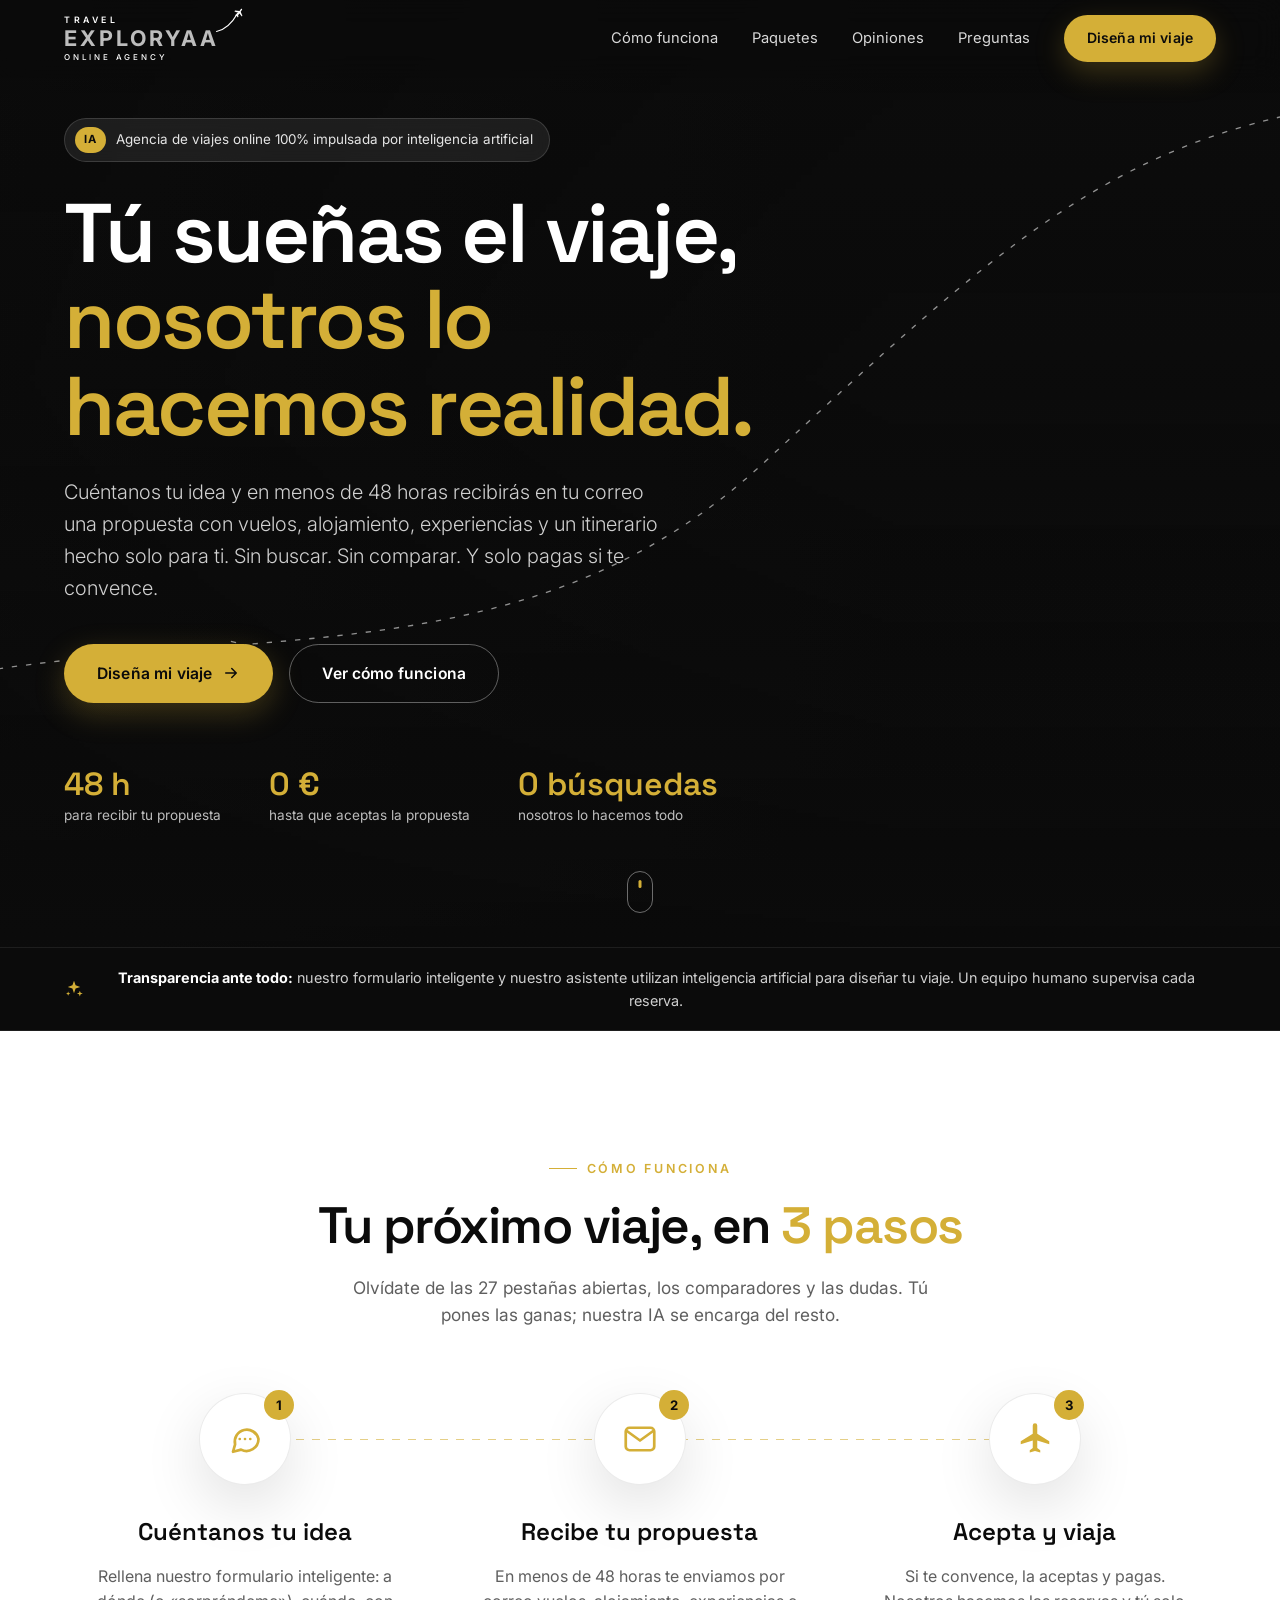
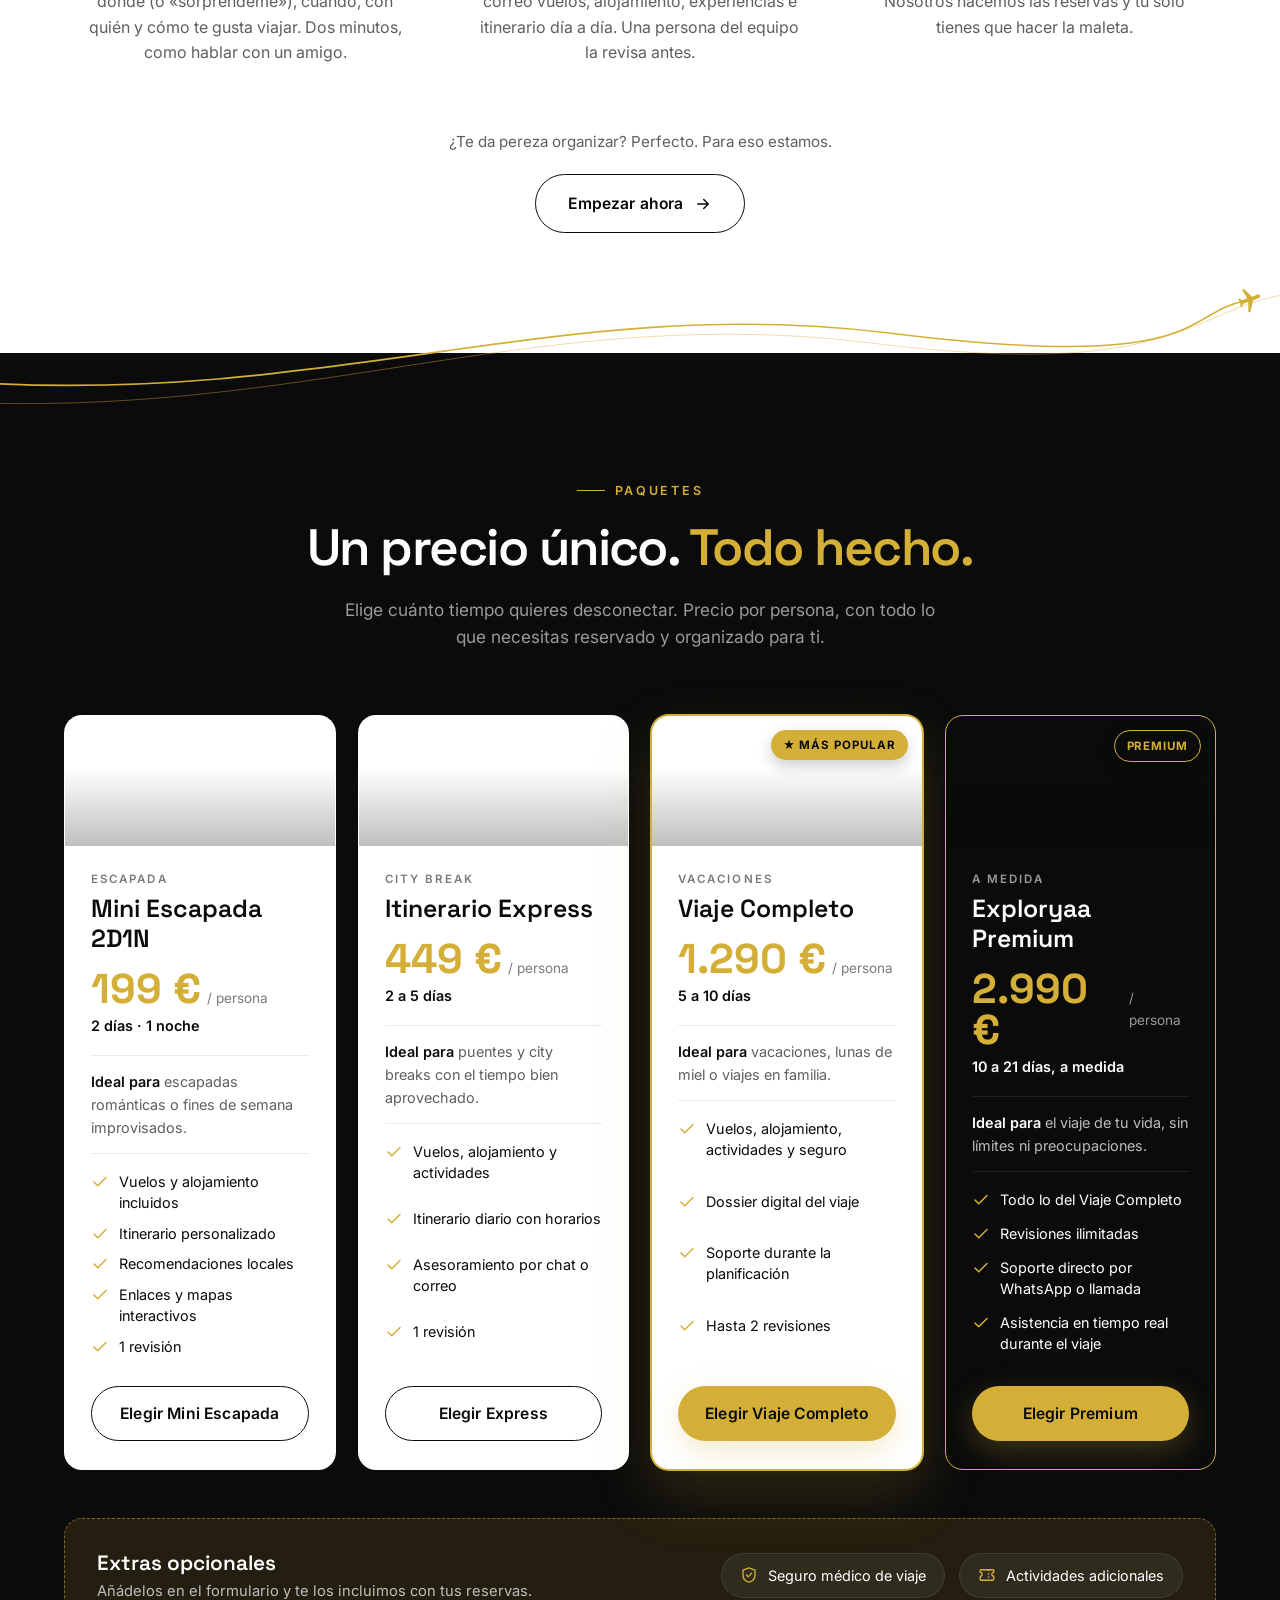
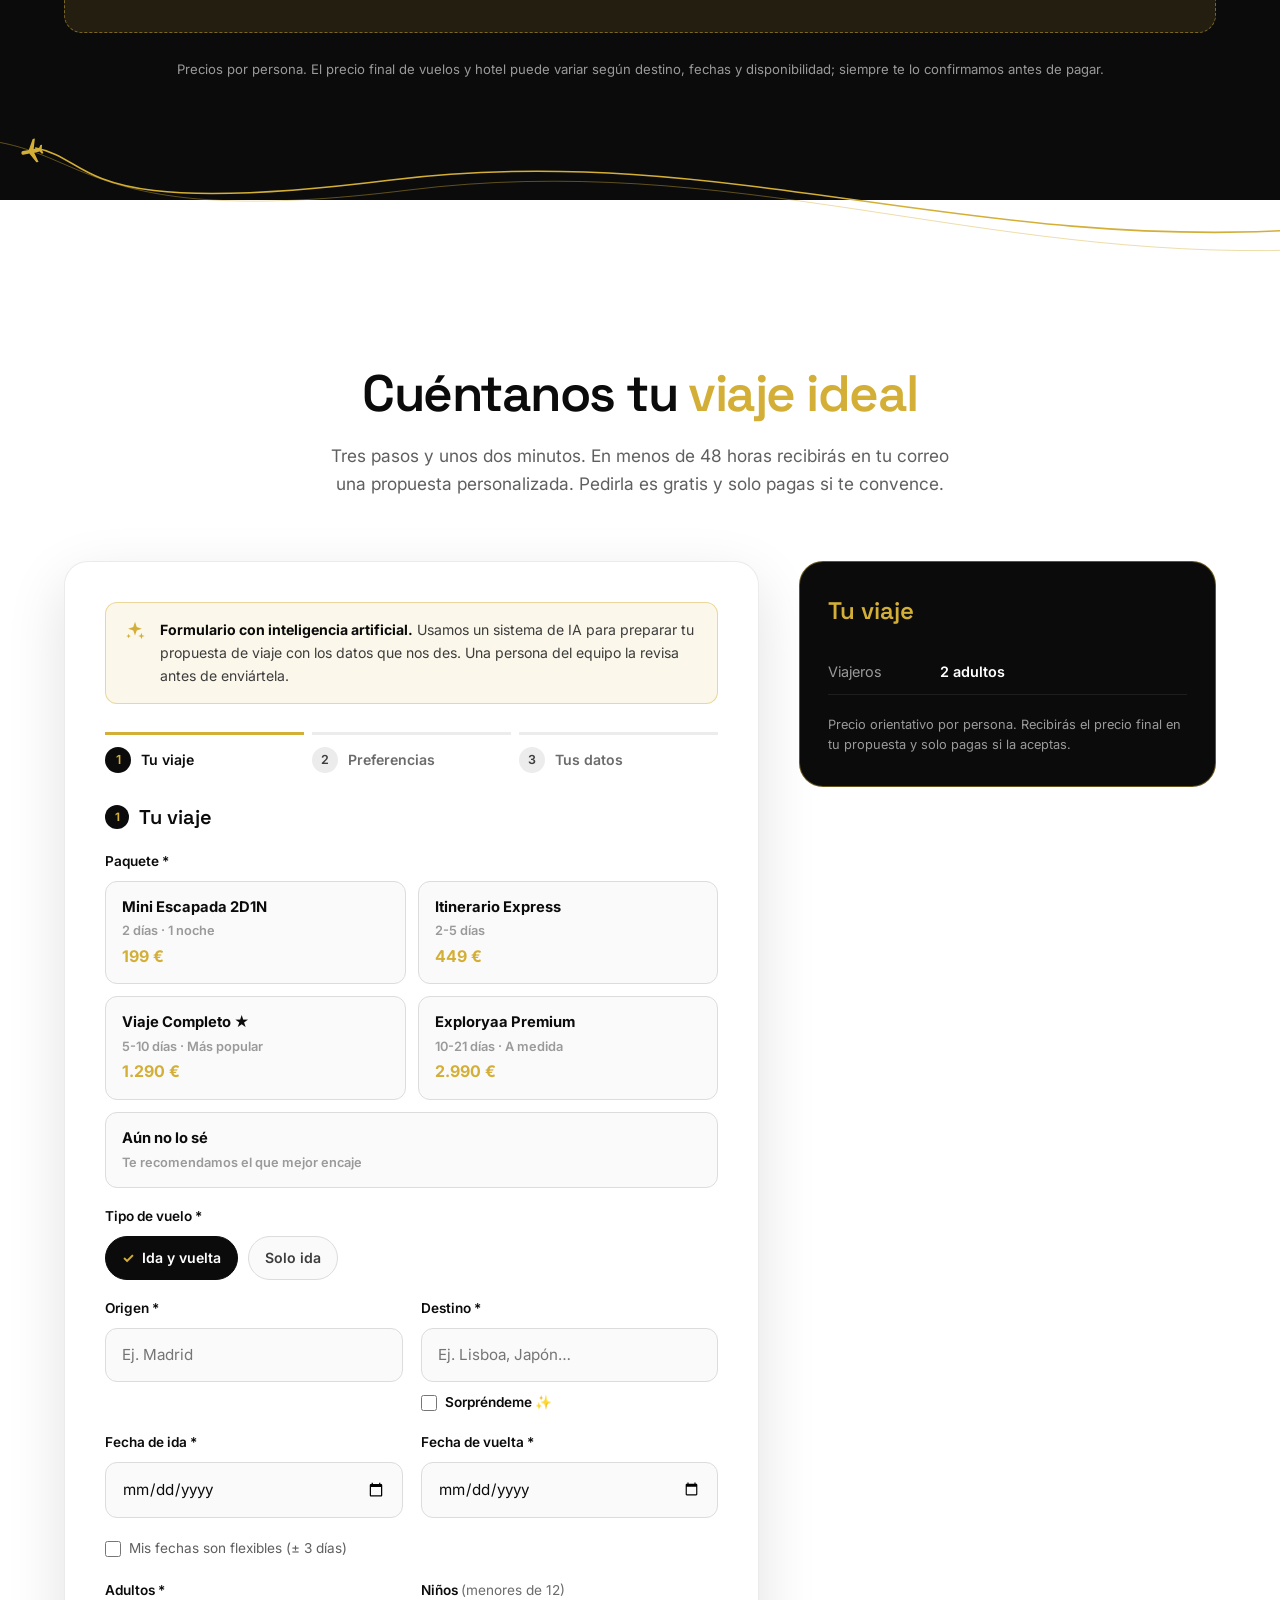
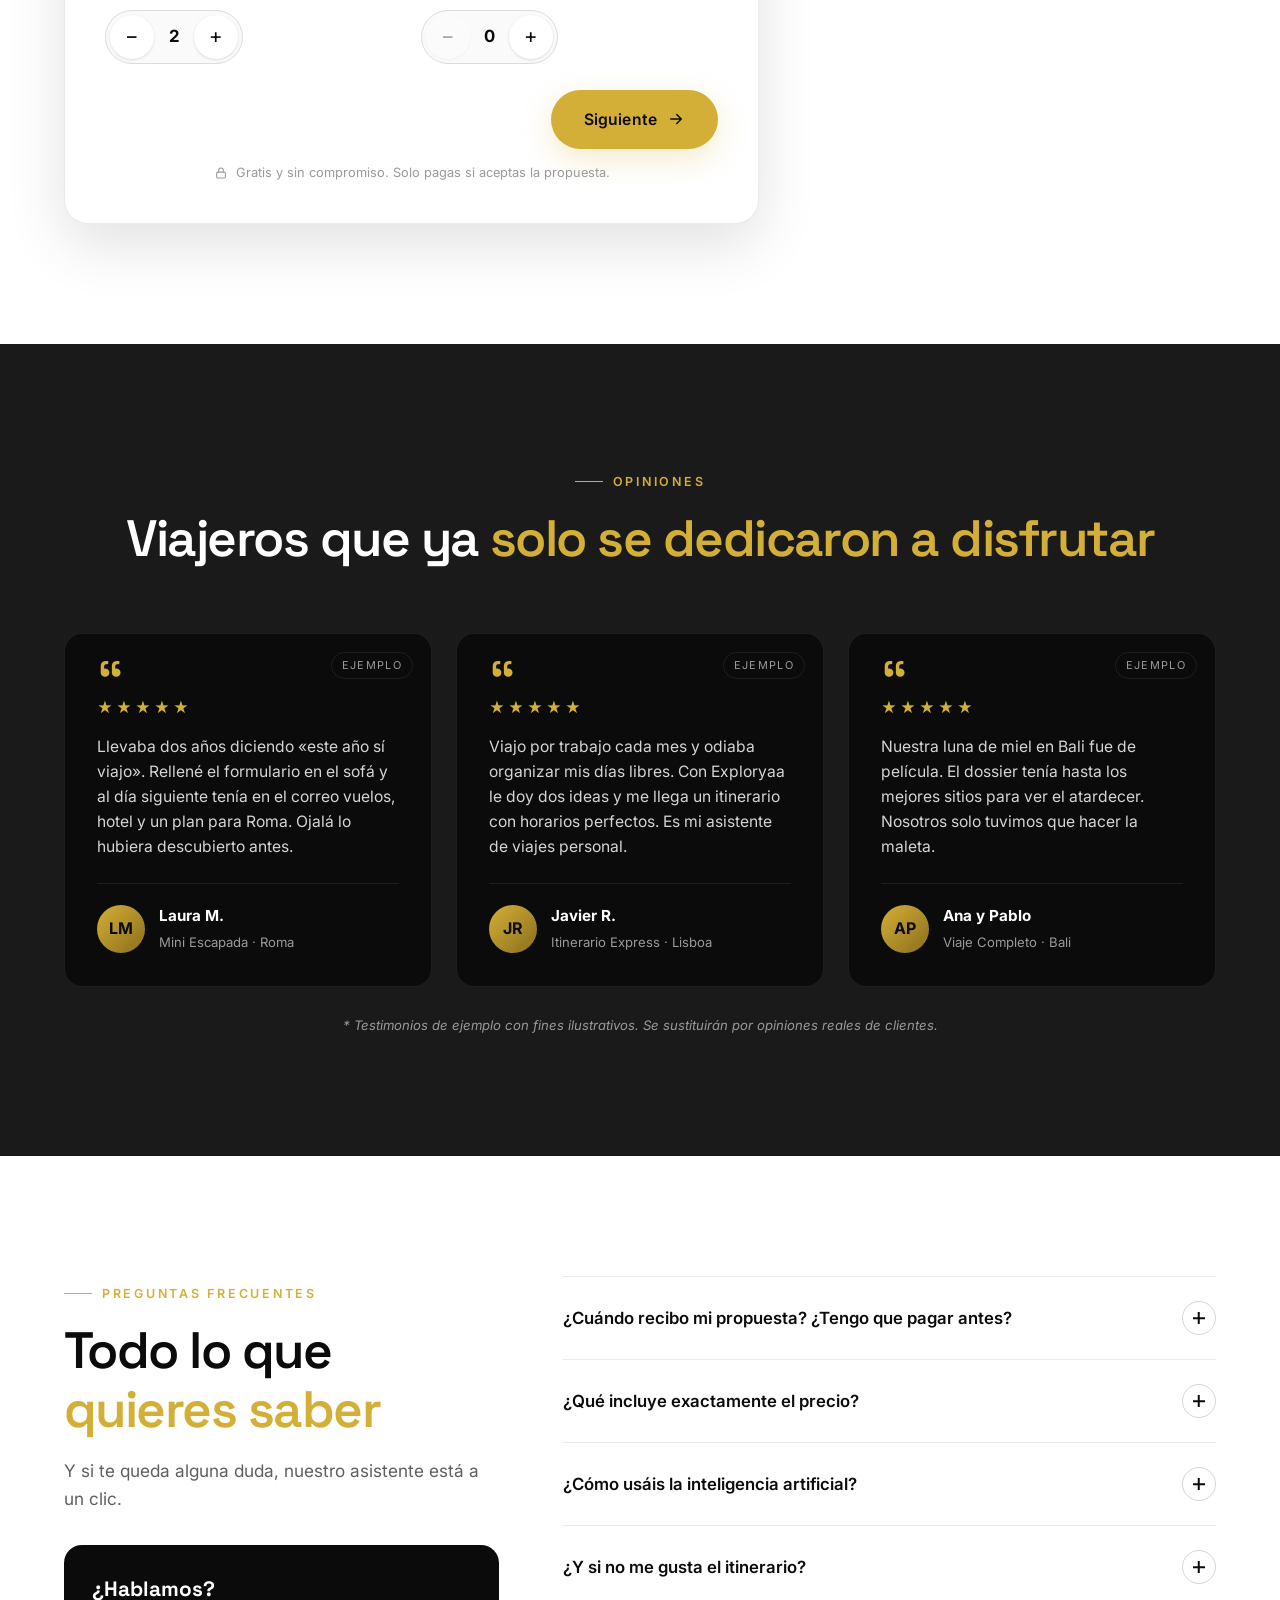
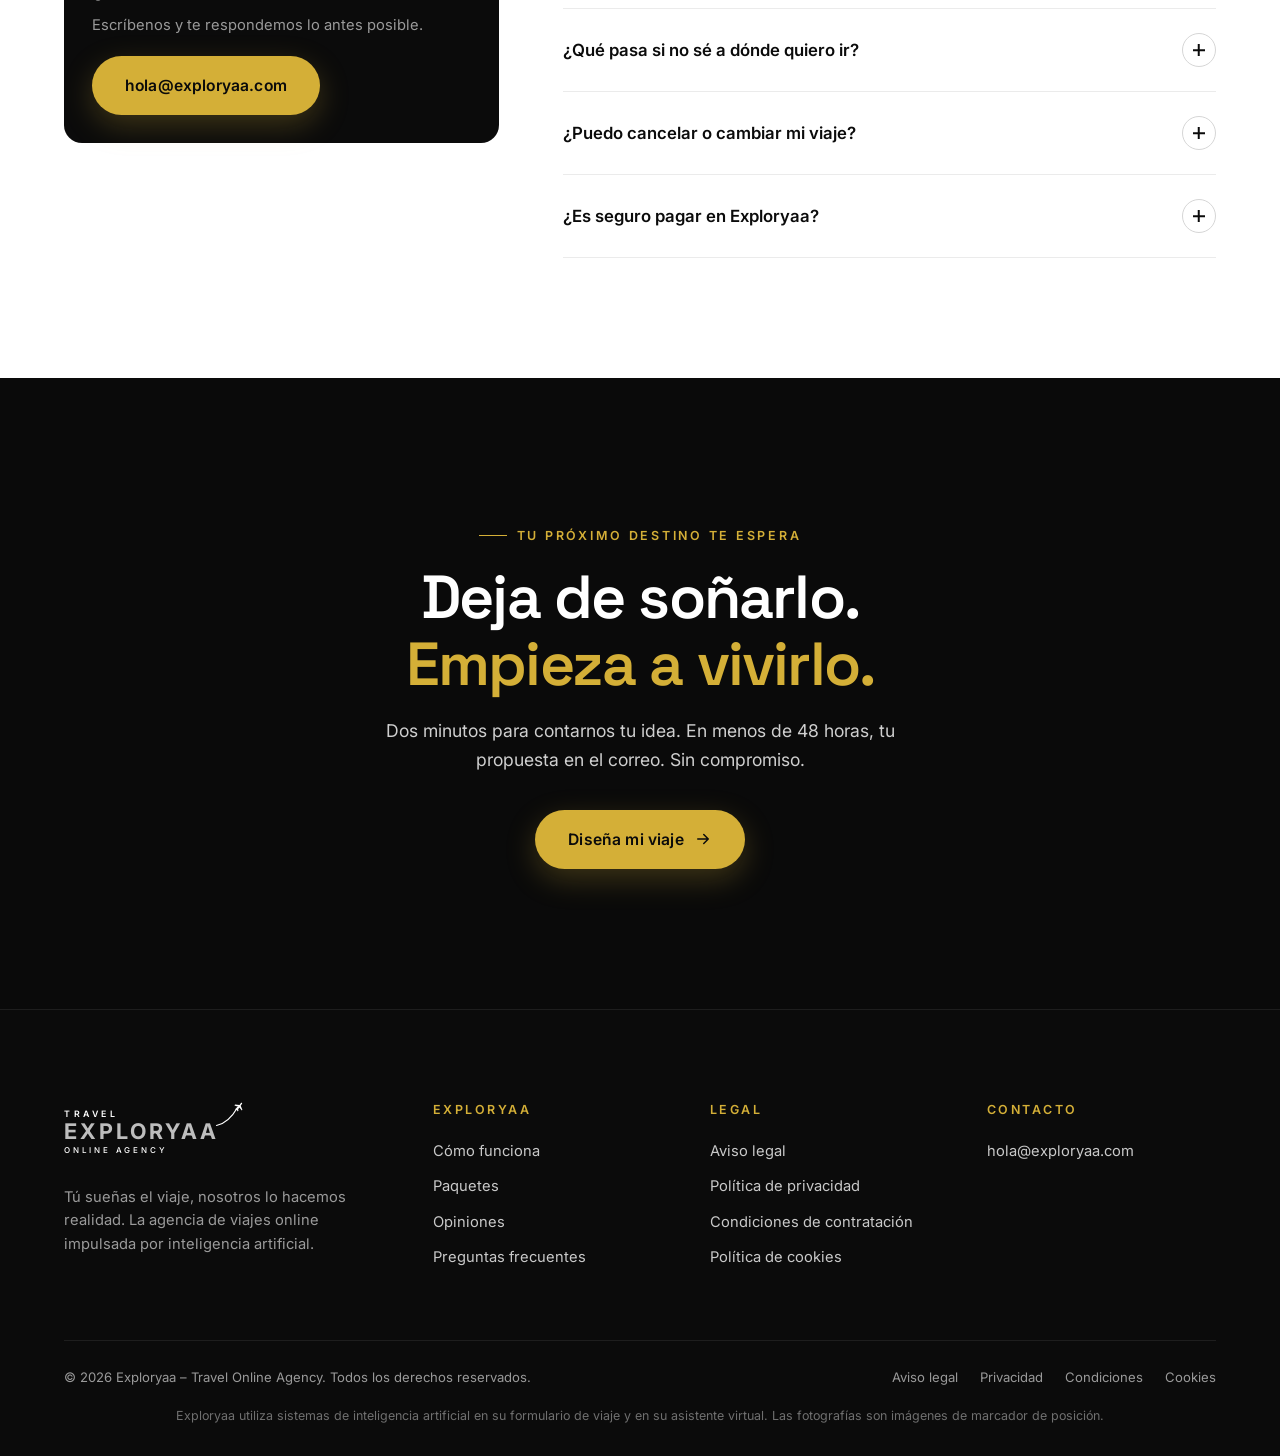
==== web/index.html @ e6eafcde "Preparar la web para publicarla: páginas legales, cookies, SEO y Netlify - Mover la web a web/ para " ====
<!DOCTYPE html>
<html lang="es">
<head>
  <meta charset="UTF-8" />
  <meta name="viewport" content="width=device-width, initial-scale=1.0" />
  <title>Exploryaa – Travel Online Agency | Tú sueñas el viaje, nosotros lo hacemos realidad</title>
  <meta name="description" content="Exploryaa es la agencia de viajes online impulsada por IA. Cuéntanos tu idea y en menos de 48 horas recibirás una propuesta personalizada con vuelos, alojamiento, experiencias e itinerario. Solo pagas si te convence." />
  <meta name="theme-color" content="#0B0B0B" />
  <meta property="og:title" content="Exploryaa – Travel Online Agency" />
  <meta property="og:description" content="Tú sueñas el viaje, nosotros lo hacemos realidad. Tu propuesta de viaje personalizada en menos de 48 horas." />
  <meta property="og:type" content="website" />
  <meta property="og:locale" content="es_ES" />
  <!-- DOMINIO: cambia https://exploryaa.com por tu dominio real aquí, en sitemap.xml y en robots.txt -->
  <meta property="og:url" content="https://exploryaa.com/" />
  <meta property="og:image" content="https://exploryaa.com/logo.png" />
  <meta name="twitter:card" content="summary_large_image" />
  <link rel="canonical" href="https://exploryaa.com/" />
  <link rel="icon" href="logo.png" />
  <link rel="preconnect" href="https://fonts.googleapis.com" />
  <link rel="preconnect" href="https://fonts.gstatic.com" crossorigin />
  <link rel="preconnect" href="https://images.unsplash.com" />
  <link href="https://fonts.googleapis.com/css2?family=Space+Grotesk:wght@500;600;700&family=Inter:wght@300;400;500;600;700&display=swap" rel="stylesheet" />
  <script type="application/ld+json">
  {
    "@context": "https://schema.org",
    "@type": "TravelAgency",
    "name": "Exploryaa – Travel Online Agency",
    "slogan": "Tú sueñas el viaje, nosotros lo hacemos realidad",
    "url": "https://exploryaa.com/",
    "logo": "https://exploryaa.com/logo.png",
    "email": "hola@exploryaa.com",
    "areaServed": "ES",
    "availableLanguage": "es"
  }
  </script>

  <style>
    /* =========================================================
       VARIABLES DE MARCA
       ========================================================= */
    :root {
      --black: #0B0B0B;
      --white: #FFFFFF;
      --grey: #9A9A9A;
      --dark: #1A1A1A;
      --gold: #D4AF37;
      --gold-light: #E8CB6A;
      --gold-soft: rgba(212, 175, 55, 0.12);
      --line: rgba(255, 255, 255, 0.08);
      --line-dark: rgba(11, 11, 11, 0.08);
      --radius: 18px;
      --radius-sm: 12px;
      --shadow: 0 20px 60px rgba(0, 0, 0, 0.12);
      --font-display: "Space Grotesk", system-ui, -apple-system, "Segoe UI", sans-serif;
      --font-body: "Inter", system-ui, -apple-system, "Segoe UI", Roboto, sans-serif;
      --header-h: 78px;
      --max: 1200px;
    }

    *, *::before, *::after { box-sizing: border-box; margin: 0; padding: 0; }
    html { scroll-behavior: smooth; scroll-padding-top: var(--header-h); }
    body {
      font-family: var(--font-body);
      background: var(--black);
      color: var(--white);
      line-height: 1.6;
      -webkit-font-smoothing: antialiased;
      overflow-x: hidden;
    }
    html, body { overflow-x: clip; }
    .form-wrap > *, .faq-wrap > * { min-width: 0; }
    img { max-width: 100%; display: block; }
    a { color: inherit; text-decoration: none; }
    button, input, select, textarea { font: inherit; color: inherit; }
    :focus-visible { outline: 2px solid var(--gold); outline-offset: 3px; border-radius: 4px; }

    .container { width: 100%; max-width: var(--max); margin: 0 auto; padding: 0 24px; }
    .section { padding: 120px 0; position: relative; }
    .section--light { background: var(--white); color: var(--black); }
    .section--dark { background: var(--dark); }
    .section--black { background: var(--black); }

    .eyebrow {
      display: inline-flex; align-items: center; gap: 10px;
      font-size: 0.78rem; font-weight: 600; letter-spacing: 0.22em; text-transform: uppercase;
      color: var(--gold); margin-bottom: 18px;
    }
    .eyebrow::before { content: ""; width: 28px; height: 1px; background: var(--gold); }
    .section-title {
      font-family: var(--font-display); font-weight: 600;
      font-size: clamp(2rem, 4.2vw, 3.2rem); line-height: 1.15; letter-spacing: -0.01em;
    }
    .section-title em { font-style: normal; color: var(--gold); }
    .section-lead { color: var(--grey); font-size: 1.08rem; max-width: 620px; margin-top: 18px; }
    .section--light .section-lead { color: #5f5f5f; }
    .section-head { margin-bottom: 64px; }
    .section-head.center { text-align: center; }
    .section-head.center .section-lead { margin-left: auto; margin-right: auto; }

    /* =========================================================
       BOTONES
       ========================================================= */
    .btn {
      display: inline-flex; align-items: center; justify-content: center; gap: 10px;
      padding: 16px 32px; border-radius: 999px; border: 1px solid transparent;
      font-weight: 600; font-size: 0.98rem; letter-spacing: 0.01em; cursor: pointer;
      transition: transform .25s ease, box-shadow .25s ease, background .25s ease, color .25s ease, border-color .25s ease;
      white-space: nowrap;
    }
    .btn svg { width: 18px; height: 18px; transition: transform .25s ease; }
    .btn:hover svg { transform: translateX(4px); }
    .btn--gold { background: var(--gold); color: var(--black); box-shadow: 0 10px 30px rgba(212, 175, 55, 0.25); }
    .btn--gold:hover { background: var(--gold-light); transform: translateY(-2px); box-shadow: 0 16px 40px rgba(212, 175, 55, 0.35); }
    .btn--ghost { border-color: rgba(255,255,255,0.35); color: var(--white); background: transparent; }
    .btn--ghost:hover { border-color: var(--gold); color: var(--gold); }
    .btn--outline-dark { border-color: var(--black); color: var(--black); }
    .btn--outline-dark:hover { background: var(--black); color: var(--white); }
    .btn--block { width: 100%; }

    /* =========================================================
       CABECERA
       ========================================================= */
    .header {
      position: fixed; inset: 0 0 auto 0; height: var(--header-h); z-index: 100;
      background: rgba(11, 11, 11, 0.6); backdrop-filter: blur(14px); -webkit-backdrop-filter: blur(14px);
      border-bottom: 1px solid transparent;
      transition: background .3s ease, border-color .3s ease;
    }
    .header.scrolled { background: rgba(11, 11, 11, 0.96); border-bottom-color: var(--line); }
    .header .container { height: 100%; display: flex; align-items: center; justify-content: space-between; gap: 24px; }

    .logo { display: flex; align-items: center; height: 52px; }
    .logo img { height: 100%; width: auto; object-fit: contain; }
    /* Logo de respaldo (se muestra si logo.png no existe) */
    .logo-fallback { display: none; flex-direction: column; line-height: 1; position: relative; padding: 4px 0; }
    .logo-fallback small { font-size: 0.55rem; letter-spacing: 0.4em; color: var(--white); font-weight: 600; }
    .logo-fallback strong { font-size: 1.35rem; letter-spacing: 0.14em; color: #BDBDBD; font-weight: 700; margin: 3px 0; }
    .logo-fallback span { font-size: 0.5rem; letter-spacing: 0.35em; color: var(--white); font-weight: 500; }
    .logo-fallback svg { position: absolute; right: -26px; top: -6px; width: 30px; height: 30px; }
    .logo.no-img img { display: none; }
    .logo.no-img .logo-fallback { display: flex; }

    .nav { display: flex; align-items: center; gap: 34px; }
    .nav a:not(.btn) { font-size: 0.92rem; color: #d8d8d8; position: relative; padding: 6px 0; transition: color .2s; }
    .nav a:not(.btn)::after {
      content: ""; position: absolute; left: 0; bottom: 0; height: 1px; width: 0; background: var(--gold); transition: width .3s ease;
    }
    .nav a:not(.btn):hover { color: var(--white); }
    .nav a:not(.btn):hover::after { width: 100%; }
    .nav .btn { padding: 11px 22px; font-size: 0.88rem; }

    .burger { display: none; width: 44px; height: 44px; background: none; border: 0; cursor: pointer; position: relative; }
    .burger span { position: absolute; left: 11px; width: 22px; height: 2px; background: var(--white); transition: transform .3s, opacity .3s, top .3s; }
    .burger span:nth-child(1) { top: 15px; }
    .burger span:nth-child(2) { top: 21px; }
    .burger span:nth-child(3) { top: 27px; }
    .burger.open span:nth-child(1) { top: 21px; transform: rotate(45deg); }
    .burger.open span:nth-child(2) { opacity: 0; }
    .burger.open span:nth-child(3) { top: 21px; transform: rotate(-45deg); }

    /* =========================================================
       HERO
       ========================================================= */
    .hero {
      position: relative; min-height: 100vh; min-height: 100svh;
      display: flex; align-items: center; overflow: hidden;
      padding: calc(var(--header-h) + 40px) 0 120px;
    }
    .hero__bg {
      position: absolute; inset: 0; z-index: 0;
      /* FOTO DE MARCADOR DE POSICIÓN: sustituir por imagen propia */
      background-image: url("https://images.unsplash.com/photo-1507525428034-b723cf961d3e?auto=format&fit=crop&w=2400&q=80");
      background-size: cover; background-position: center;
      transform: scale(1.08); animation: heroZoom 18s ease-out forwards;
    }
    .hero__bg::after {
      content: ""; position: absolute; inset: 0;
      background:
        linear-gradient(180deg, rgba(11,11,11,0.55) 0%, rgba(11,11,11,0.35) 40%, rgba(11,11,11,0.92) 100%),
        linear-gradient(90deg, rgba(11,11,11,0.75) 0%, rgba(11,11,11,0.1) 70%);
    }
    @keyframes heroZoom { to { transform: scale(1); } }
    .hero .container { position: relative; z-index: 2; }
    .hero__content { max-width: 760px; }
    .hero__badge {
      display: inline-flex; align-items: center; gap: 10px;
      padding: 8px 16px 8px 10px; border-radius: 999px;
      background: rgba(255,255,255,0.08); border: 1px solid rgba(255,255,255,0.14);
      backdrop-filter: blur(8px); font-size: 0.84rem; color: #e6e6e6; margin-bottom: 28px;
    }
    .hero__badge b { background: var(--gold); color: var(--black); font-size: 0.7rem; letter-spacing: 0.08em; padding: 4px 9px; border-radius: 999px; }
    .hero h1 {
      font-family: var(--font-display); font-weight: 600;
      font-size: clamp(2.6rem, 6.6vw, 5.2rem); line-height: 1.04; letter-spacing: -0.02em; margin-bottom: 26px;
    }
    .hero h1 em { font-style: normal; color: var(--gold); }
    .hero p.lead { font-size: clamp(1.05rem, 1.6vw, 1.25rem); color: #d0d0d0; max-width: 600px; margin-bottom: 40px; font-weight: 300; }
    .hero__actions { display: flex; flex-wrap: wrap; gap: 16px; align-items: center; }
    .hero__stats { display: flex; flex-wrap: wrap; gap: 48px; margin-top: 64px; }
    .hero__stats div strong { display: block; font-family: var(--font-display); font-size: 2rem; color: var(--gold); font-weight: 600; line-height: 1.1; }
    .hero__stats div span { font-size: 0.85rem; color: #bcbcbc; }
    .hero__scroll {
      position: absolute; bottom: 34px; left: 50%; transform: translateX(-50%); z-index: 2;
      width: 26px; height: 42px; border: 1.5px solid rgba(255,255,255,0.4); border-radius: 20px;
    }
    .hero__scroll::after {
      content: ""; position: absolute; top: 8px; left: 50%; width: 3px; height: 8px; border-radius: 3px;
      background: var(--gold); transform: translateX(-50%); animation: scrollDot 1.8s infinite;
    }
    @keyframes scrollDot { 0% { opacity: 0; transform: translate(-50%, 0); } 40% { opacity: 1; } 100% { opacity: 0; transform: translate(-50%, 14px); } }

    /* Avión animado del hero */
    .hero__flight { position: absolute; inset: 0; z-index: 1; pointer-events: none; }
    .hero__flight path { fill: none; stroke: rgba(255,255,255,0.55); stroke-width: 1.5; stroke-dasharray: 6 10; }

    /* =========================================================
       ESTELA DECORATIVA ENTRE SECCIONES
       ========================================================= */
    .trail { position: relative; height: 140px; margin: -70px 0; z-index: 5; pointer-events: none; }
    .trail svg { width: 100%; height: 100%; overflow: visible; }
    .trail .trail-path { fill: none; stroke: var(--gold); stroke-width: 1.6; stroke-linecap: round; stroke-dasharray: 1600; stroke-dashoffset: 1600; transition: stroke-dashoffset 2.2s cubic-bezier(.65,.05,.36,1); }
    .trail .trail-path.thin { stroke-width: 1; opacity: 0.45; }
    .trail .trail-plane { opacity: 0; transition: opacity .6s ease 1.8s; }
    .trail.drawn .trail-path { stroke-dashoffset: 0; }
    .trail.drawn .trail-plane { opacity: 1; }

    /* =========================================================
       AVISO IA
       ========================================================= */
    .ai-strip { background: var(--black); border-top: 1px solid var(--line); border-bottom: 1px solid var(--line); padding: 18px 0; }
    .ai-strip .container { display: flex; align-items: center; justify-content: center; gap: 12px; text-align: center; font-size: 0.9rem; color: #cfcfcf; }
    .ai-strip svg { width: 20px; height: 20px; color: var(--gold); flex-shrink: 0; }
    .ai-strip strong { color: var(--white); }

    /* =========================================================
       CÓMO FUNCIONA
       ========================================================= */
    .steps { display: grid; grid-template-columns: repeat(3, 1fr); gap: 32px; position: relative; }
    .steps::before {
      content: ""; position: absolute; top: 46px; left: 16%; right: 16%; height: 1px;
      background: repeating-linear-gradient(90deg, var(--gold) 0 8px, transparent 8px 16px); opacity: 0.6;
    }
    .step { position: relative; text-align: center; padding: 0 12px; }
    .step__icon {
      width: 92px; height: 92px; margin: 0 auto 28px; border-radius: 50%;
      background: var(--white); border: 1px solid var(--line-dark); box-shadow: var(--shadow);
      display: grid; place-items: center; position: relative; z-index: 1;
      transition: transform .4s ease, background .4s ease;
    }
    .step:hover .step__icon { transform: translateY(-6px); background: var(--black); }
    .step__icon svg { width: 36px; height: 36px; color: var(--gold); }
    .step__num {
      position: absolute; top: -4px; right: -4px; width: 30px; height: 30px; border-radius: 50%;
      background: var(--gold); color: var(--black); font-weight: 700; font-size: 0.82rem; display: grid; place-items: center;
    }
    .step h3 { font-family: var(--font-display); font-size: 1.5rem; font-weight: 600; margin-bottom: 12px; }
    .step p { color: #5f5f5f; max-width: 320px; margin: 0 auto; }
    .steps-cta { text-align: center; margin-top: 64px; }
    .steps-cta p { color: #5f5f5f; margin-bottom: 20px; font-size: 0.95rem; }

    /* =========================================================
       PAQUETES
       ========================================================= */
    .packages { display: grid; grid-template-columns: repeat(4, 1fr); gap: 22px; align-items: stretch; }
    .pkg {
      position: relative; display: flex; flex-direction: column;
      background: var(--white); color: var(--black); border-radius: var(--radius);
      padding: 34px 26px 28px; border: 1px solid transparent;
      transition: transform .35s ease, box-shadow .35s ease;
    }
    .pkg:hover { transform: translateY(-8px); box-shadow: 0 30px 70px rgba(0,0,0,0.35); }
    .pkg__img { height: 130px; margin: -34px -26px 24px; border-radius: var(--radius) var(--radius) 0 0; background-size: cover; background-position: center; position: relative; }
    .pkg__img::after { content: ""; position: absolute; inset: 0; border-radius: inherit; background: linear-gradient(180deg, transparent 40%, rgba(0,0,0,0.25)); }
    .pkg__tag { font-size: 0.72rem; letter-spacing: 0.18em; text-transform: uppercase; color: #7a7a7a; font-weight: 600; }
    .pkg h3 { font-family: var(--font-display); font-size: 1.55rem; font-weight: 600; margin: 6px 0 14px; line-height: 1.2; }
    .pkg__price { display: flex; align-items: baseline; gap: 6px; margin-bottom: 4px; }
    .pkg__price strong { font-family: var(--font-display); font-size: 2.6rem; color: var(--gold); font-weight: 700; line-height: 1; }
    .pkg__price span { font-size: 0.85rem; color: #7a7a7a; }
    .pkg__duration { font-size: 0.9rem; font-weight: 600; margin-bottom: 18px; }
    .pkg__ideal { font-size: 0.9rem; color: #5f5f5f; padding: 14px 0; border-top: 1px solid var(--line-dark); border-bottom: 1px solid var(--line-dark); margin-bottom: 18px; }
    .pkg__ideal b { color: var(--black); font-weight: 600; }
    .pkg ul { list-style: none; display: grid; gap: 10px; margin-bottom: 28px; flex: 1; }
    .pkg li { display: flex; gap: 10px; font-size: 0.9rem; line-height: 1.45; }
    .pkg li svg { width: 18px; height: 18px; flex-shrink: 0; color: var(--gold); margin-top: 1px; }
    .pkg .btn { width: 100%; padding: 14px 20px; }

    .pkg--popular { border-color: var(--gold); box-shadow: 0 0 0 1px var(--gold), 0 24px 60px rgba(212,175,55,0.18); }
    .pkg__badge {
      position: absolute; top: 14px; right: 14px; z-index: 2;
      background: var(--gold); color: var(--black); font-size: 0.72rem; font-weight: 700; letter-spacing: 0.08em;
      text-transform: uppercase; padding: 6px 12px; border-radius: 999px; box-shadow: 0 6px 16px rgba(0,0,0,0.2);
    }
    .pkg--premium { background: var(--black); color: var(--white); border: 1px solid var(--gold); }
    .pkg--premium .pkg__tag, .pkg--premium .pkg__price span { color: var(--grey); }
    .pkg--premium .pkg__ideal { color: #bdbdbd; border-color: var(--line); }
    .pkg--premium .pkg__ideal b { color: var(--white); }
    .pkg--premium .pkg__badge { background: var(--black); color: var(--gold); border: 1px solid var(--gold); }

    .extras {
      margin-top: 48px; display: flex; flex-wrap: wrap; align-items: center; justify-content: space-between; gap: 24px;
      padding: 28px 32px; border-radius: var(--radius); border: 1px dashed rgba(212,175,55,0.5); background: var(--gold-soft);
    }
    .extras h4 { font-family: var(--font-display); font-size: 1.3rem; font-weight: 600; }
    .extras p { color: #bdbdbd; font-size: 0.92rem; }
    .extras__list { display: flex; flex-wrap: wrap; gap: 14px; }
    .chip { display: inline-flex; align-items: center; gap: 10px; padding: 10px 18px; border-radius: 999px; background: rgba(255,255,255,0.06); border: 1px solid var(--line); font-size: 0.9rem; }
    .chip svg { width: 18px; height: 18px; color: var(--gold); }
    .pkg-note { text-align: center; margin-top: 26px; font-size: 0.82rem; color: var(--grey); }

    /* =========================================================
       FORMULARIO
       ========================================================= */
    [hidden] { display: none !important; }
    .form-wrap { display: grid; grid-template-columns: minmax(0, 1.5fr) minmax(0, 0.9fr); gap: 40px; align-items: start; }
    .paso { border: 0; margin: 0; padding: 0; min-width: 0; }
    .paso legend { padding: 0; }
    .paso legend:focus { outline: none; }
    .stepper { list-style: none; display: grid; grid-template-columns: repeat(3, 1fr); gap: 8px; margin-bottom: 28px; }
    .stepper li { display: flex; align-items: center; gap: 10px; font-size: 0.88rem; font-weight: 600; color: #6b6b6b; padding-top: 12px; border-top: 3px solid #ececec; }
    .stepper li span { width: 26px; height: 26px; border-radius: 50%; display: grid; place-items: center; font-size: 0.78rem; background: #ececec; color: #3d3d3d; flex-shrink: 0; }
    .stepper li.active { color: var(--black); border-top-color: var(--gold); }
    .stepper li.active span { background: var(--black); color: var(--gold); }
    .stepper li.done { color: var(--black); border-top-color: var(--black); }
    .stepper li.done span { background: var(--gold); color: var(--black); }
    .form-error { background: #FDECEA; border: 1px solid #F5C2BD; color: #8A1F13; padding: 12px 16px; border-radius: var(--radius-sm); margin-bottom: 20px; font-size: 0.9rem; }
    .field .opt, .field label .opt { font-weight: 400; color: #6b6b6b; }
    .inline-check--field { margin: -4px 0 20px; }
    .counter { display: inline-flex; align-items: center; gap: 6px; border: 1px solid #dcdcdc; border-radius: 999px; background: #fafafa; padding: 4px; width: max-content; }
    .counter button { width: 44px; height: 44px; border-radius: 50%; border: 0; background: var(--white); font-size: 1.3rem; line-height: 1; cursor: pointer; color: var(--black); box-shadow: 0 1px 3px rgba(0,0,0,0.12); transition: background .2s; }
    .counter button:hover:not(:disabled) { background: #FBF7EA; }
    .counter button:disabled { opacity: 0.35; cursor: not-allowed; }
    .counter output { min-width: 2.5ch; text-align: center; font-weight: 700; font-size: 1.05rem; }
    .pkg-option--wide { grid-column: 1 / -1; }
    .pill span { min-height: 44px; }
    .form-nav { display: flex; justify-content: space-between; gap: 12px; margin-top: 8px; }
    .form-nav .btn--gold { margin-left: auto; }
    .btn--back { border-color: #cfcfcf; color: var(--black); background: var(--white); }
    .btn--back:hover { border-color: var(--black); }
    .consent { margin-bottom: 0; }
    .rgpd { font-size: 0.78rem; line-height: 1.5; color: #4a4a4a; background: #fafafa; border: 1px solid #eee; border-radius: var(--radius-sm); padding: 14px 16px; margin-bottom: 22px; display: grid; gap: 6px; }
    .rgpd div { display: grid; grid-template-columns: 110px 1fr; gap: 10px; }
    .rgpd dt { font-weight: 700; color: var(--black); }
    .success-id { font-weight: 700; color: var(--black) !important; }
    .form-success:focus { outline: none; }
    .trip-summary { position: sticky; top: calc(var(--header-h) + 24px); background: var(--black); color: var(--white); border-radius: 24px; padding: 30px 28px; border: 1px solid rgba(212,175,55,0.45); }
    .trip-summary h3 { font-family: var(--font-display); font-size: 1.5rem; font-weight: 600; margin-bottom: 18px; color: var(--gold); }
    .trip-summary dl { display: grid; gap: 0; }
    .trip-summary dl div { display: grid; grid-template-columns: 100px 1fr; gap: 12px; padding: 11px 0; border-bottom: 1px solid var(--line); font-size: 0.9rem; }
    .trip-summary dt { color: var(--grey); }
    .trip-summary dd { font-weight: 600; overflow-wrap: anywhere; }
    .trip-summary__price { margin-top: 20px; color: #cfcfcf; font-size: 0.85rem; }
    .trip-summary__price strong { font-family: var(--font-display); font-size: 2rem; color: var(--gold); }
    .trip-summary__note { margin-top: 12px; font-size: 0.8rem; color: var(--grey); }
    .form-aside { position: sticky; top: calc(var(--header-h) + 30px); }
    .form-aside__img {
      height: 300px; border-radius: var(--radius); margin: 32px 0 28px; background-size: cover; background-position: center;
      /* FOTO DE MARCADOR DE POSICIÓN */
      background-image: url("https://images.unsplash.com/photo-1488646953014-85cb44e25828?auto=format&fit=crop&w=1200&q=80");
      box-shadow: var(--shadow);
    }
    .perks { list-style: none; display: grid; gap: 14px; }
    .perks li { display: flex; gap: 12px; align-items: flex-start; color: #3d3d3d; font-size: 0.95rem; }
    .perks svg { width: 22px; height: 22px; color: var(--gold); flex-shrink: 0; }

    .ai-notice {
      display: flex; gap: 14px; align-items: flex-start; padding: 16px 18px; border-radius: var(--radius-sm);
      background: #FBF7EA; border: 1px solid rgba(212,175,55,0.45); color: #3d3d3d; font-size: 0.88rem; margin-bottom: 28px;
    }
    .ai-notice svg { width: 22px; height: 22px; color: var(--gold); flex-shrink: 0; margin-top: 1px; }
    .ai-notice strong { color: var(--black); }

    .trip-form {
      background: var(--white); border: 1px solid var(--line-dark); border-radius: 24px; padding: 40px; box-shadow: var(--shadow);
    }
    .form-progress { display: flex; gap: 8px; margin-bottom: 30px; }
    .form-progress span { flex: 1; height: 4px; border-radius: 4px; background: #ececec; overflow: hidden; position: relative; }
    .form-progress span i { position: absolute; inset: 0; width: 0; background: var(--gold); transition: width .4s ease; }
    .fieldset-title { font-family: var(--font-display); font-size: 1.25rem; font-weight: 600; margin: 8px 0 18px; display: flex; align-items: center; gap: 10px; }
    .fieldset-title b { font-family: var(--font-body); font-size: 0.72rem; width: 24px; height: 24px; border-radius: 50%; display: grid; place-items: center; background: var(--black); color: var(--gold); }
    .grid-2 { display: grid; grid-template-columns: 1fr 1fr; gap: 18px; }
    .field { display: flex; flex-direction: column; gap: 8px; margin-bottom: 18px; }
    .field label, .field .label { font-size: 0.85rem; font-weight: 600; color: var(--black); }
    .field label .opt { font-weight: 400; color: var(--grey); }
    .field input, .field select, .field textarea {
      width: 100%; padding: 14px 16px; border-radius: var(--radius-sm); border: 1px solid #dcdcdc;
      background: #fafafa; color: var(--black); font-size: 0.95rem; transition: border-color .2s, box-shadow .2s, background .2s;
    }
    .field textarea { min-height: 130px; resize: vertical; }
    .field input:focus, .field select:focus, .field textarea:focus { outline: none; border-color: var(--gold); background: var(--white); box-shadow: 0 0 0 4px rgba(212,175,55,0.15); }
    .field.invalid input, .field.invalid select, .field.invalid textarea { border-color: #c0392b; }
    .field .error { display: none; color: #c0392b; font-size: 0.8rem; }
    .field.invalid .error { display: block; }
    .field input:disabled { opacity: 0.45; cursor: not-allowed; }
    .inline-check { display: inline-flex; align-items: center; gap: 8px; font-size: 0.85rem; color: #5f5f5f; cursor: pointer; margin-top: 2px; }
    .inline-check input { width: 16px; height: 16px; accent-color: var(--gold); }

    .pill-group { display: flex; flex-wrap: wrap; gap: 10px; }
    .pill { position: relative; }
    .pill input { position: absolute; opacity: 0; inset: 0; cursor: pointer; }
    .pill span {
      display: inline-flex; align-items: center; gap: 8px; padding: 10px 16px; border-radius: 999px;
      border: 1px solid #dcdcdc; font-size: 0.88rem; background: #fafafa; color: #3d3d3d; transition: all .2s ease; cursor: pointer;
    }
    .pill input:checked + span { background: var(--black); color: var(--white); border-color: var(--black); }
    .pill input:checked + span::before { content: "✓"; color: var(--gold); font-weight: 700; }
    .pill input:focus-visible + span { box-shadow: 0 0 0 4px rgba(212,175,55,0.3); }

    .pkg-select { display: grid; grid-template-columns: repeat(2, 1fr); gap: 12px; }
    .pkg-option { position: relative; }
    .pkg-option input { position: absolute; opacity: 0; inset: 0; cursor: pointer; }
    .pkg-option label {
      display: flex; flex-direction: column; gap: 2px; padding: 14px 16px; border-radius: var(--radius-sm);
      border: 1px solid #dcdcdc; background: #fafafa; cursor: pointer; transition: all .2s ease; height: 100%;
    }
    .pkg-option label strong { font-size: 0.92rem; }
    .pkg-option label span { font-size: 0.8rem; color: var(--grey); }
    .pkg-option label em { font-style: normal; font-weight: 700; color: var(--gold); font-size: 1rem; }
    .pkg-option input:checked + label { border-color: var(--gold); background: #FBF7EA; box-shadow: 0 0 0 1px var(--gold); }
    .pkg-option input:focus-visible + label { box-shadow: 0 0 0 4px rgba(212,175,55,0.3); }

    .summary {
      margin: 10px 0 24px; padding: 20px 22px; border-radius: var(--radius-sm); background: var(--black); color: var(--white);
      display: flex; flex-wrap: wrap; justify-content: space-between; align-items: center; gap: 12px;
    }
    .summary small { display: block; color: var(--grey); font-size: 0.8rem; }
    .summary strong { font-family: var(--font-display); font-size: 1.9rem; color: var(--gold); line-height: 1; }
    .summary .summary__detail { font-size: 0.85rem; color: #cfcfcf; }

    .consent { display: flex; gap: 10px; align-items: flex-start; font-size: 0.82rem; color: #5f5f5f; margin-bottom: 22px; }
    .consent input { margin-top: 3px; width: 16px; height: 16px; accent-color: var(--gold); flex-shrink: 0; }
    .consent a { color: var(--black); text-decoration: underline; }
    .form-foot { text-align: center; font-size: 0.8rem; color: var(--grey); margin-top: 14px; display: flex; align-items: center; justify-content: center; gap: 8px; }
    .form-foot svg { width: 14px; height: 14px; }

    .form-success { display: none; text-align: center; padding: 30px 10px; }
    .form-success.show { display: block; animation: fadeUp .6s ease; }
    .form-success .check { width: 80px; height: 80px; border-radius: 50%; background: var(--black); display: grid; place-items: center; margin: 0 auto 24px; }
    .form-success .check svg { width: 38px; height: 38px; color: var(--gold); }
    .form-success h3 { font-family: var(--font-display); font-size: 1.9rem; margin-bottom: 12px; }
    .form-success p { color: #5f5f5f; max-width: 440px; margin: 0 auto 10px; }
    .spinner { width: 18px; height: 18px; border: 2px solid rgba(0,0,0,0.2); border-top-color: var(--black); border-radius: 50%; animation: spin .8s linear infinite; display: none; }
    .btn.loading .spinner { display: inline-block; }
    .btn.loading .btn-label-arrow { display: none; }
    @keyframes spin { to { transform: rotate(360deg); } }
    @keyframes fadeUp { from { opacity: 0; transform: translateY(16px); } to { opacity: 1; transform: none; } }

    /* =========================================================
       TESTIMONIOS
       ========================================================= */
    .testimonials { display: grid; grid-template-columns: repeat(3, 1fr); gap: 24px; }
    .testi {
      background: var(--black); border: 1px solid var(--line); border-radius: var(--radius); padding: 32px; position: relative;
      transition: border-color .3s ease, transform .3s ease;
    }
    .testi:hover { border-color: rgba(212,175,55,0.5); transform: translateY(-4px); }
    .testi__quote { font-family: var(--font-display); font-size: 4rem; color: var(--gold); line-height: 0.6; height: 30px; }
    .testi__stars { color: var(--gold); letter-spacing: 3px; font-size: 0.95rem; margin-bottom: 14px; }
    .testi p { color: #d5d5d5; font-size: 0.98rem; margin-bottom: 24px; }
    .testi__author { display: flex; align-items: center; gap: 14px; padding-top: 20px; border-top: 1px solid var(--line); }
    .testi__avatar { width: 48px; height: 48px; border-radius: 50%; background: linear-gradient(135deg, var(--gold), #8a6f1c); display: grid; place-items: center; font-weight: 700; color: var(--black); }
    .testi__author strong { display: block; font-size: 0.95rem; }
    .testi__author span { font-size: 0.82rem; color: var(--grey); }
    .sample-tag {
      position: absolute; top: 18px; right: 18px; font-size: 0.68rem; letter-spacing: 0.12em; text-transform: uppercase;
      padding: 4px 10px; border-radius: 999px; border: 1px solid var(--line); color: var(--grey);
    }
    .sample-note { text-align: center; color: var(--grey); font-size: 0.82rem; margin-top: 28px; font-style: italic; }

    /* =========================================================
       FAQ
       ========================================================= */
    .faq-wrap { display: grid; grid-template-columns: 0.8fr 1.2fr; gap: 64px; align-items: start; }
    .faq-list { border-top: 1px solid var(--line-dark); }
    .faq-item { border-bottom: 1px solid var(--line-dark); }
    .faq-q {
      width: 100%; display: flex; justify-content: space-between; align-items: center; gap: 20px;
      background: none; border: 0; padding: 24px 0; text-align: left; cursor: pointer;
      font-size: 1.05rem; font-weight: 600; color: var(--black);
    }
    .faq-q:hover { color: #6d5a1b; }
    .faq-q .plus { width: 34px; height: 34px; border-radius: 50%; border: 1px solid #d6d6d6; position: relative; flex-shrink: 0; transition: background .3s, border-color .3s, transform .3s; }
    .faq-q .plus::before, .faq-q .plus::after { content: ""; position: absolute; top: 50%; left: 50%; width: 12px; height: 1.5px; background: currentColor; transform: translate(-50%, -50%); transition: transform .3s; }
    .faq-q .plus::after { transform: translate(-50%, -50%) rotate(90deg); }
    .faq-item.open .plus { background: var(--black); border-color: var(--black); color: var(--gold); }
    .faq-item.open .plus::after { transform: translate(-50%, -50%) rotate(0deg); }
    .faq-a { max-height: 0; overflow: hidden; transition: max-height .4s ease; }
    .faq-a p { padding: 0 50px 24px 0; color: #5f5f5f; }
    .faq-contact { margin-top: 32px; padding: 28px; border-radius: var(--radius); background: var(--black); color: var(--white); }
    .faq-contact h4 { font-family: var(--font-display); font-size: 1.3rem; margin-bottom: 8px; }
    .faq-contact p { color: var(--grey); font-size: 0.92rem; margin-bottom: 18px; }

    /* =========================================================
       CTA FINAL
       ========================================================= */
    .final-cta { position: relative; padding: 140px 0; text-align: center; overflow: hidden; }
    .final-cta__bg {
      position: absolute; inset: 0;
      /* FOTO DE MARCADOR DE POSICIÓN */
      background: url("https://images.unsplash.com/photo-1436491865332-7a61a109cc05?auto=format&fit=crop&w=2400&q=80") center/cover;
    }
    .final-cta__bg::after { content: ""; position: absolute; inset: 0; background: rgba(11,11,11,0.78); }
    .final-cta .container { position: relative; z-index: 1; }
    .final-cta h2 { font-family: var(--font-display); font-size: clamp(2.2rem, 5vw, 3.8rem); font-weight: 600; line-height: 1.1; margin-bottom: 20px; }
    .final-cta h2 em { color: var(--gold); }
    .final-cta p { color: #cfcfcf; max-width: 560px; margin: 0 auto 36px; font-size: 1.1rem; }

    /* =========================================================
       PIE DE PÁGINA
       ========================================================= */
    .footer { background: var(--black); padding: 90px 0 30px; border-top: 1px solid var(--line); }
    .footer__grid { display: grid; grid-template-columns: 1.4fr 1fr 1fr 1fr; gap: 48px; margin-bottom: 60px; }
    .footer .logo { height: 64px; margin-bottom: 22px; }
    .footer__brand p { color: var(--grey); font-size: 0.92rem; max-width: 300px; margin-bottom: 24px; }
    .footer h5 { font-size: 0.78rem; letter-spacing: 0.2em; text-transform: uppercase; color: var(--gold); margin-bottom: 20px; font-weight: 600; }
    .footer ul { list-style: none; display: grid; gap: 12px; }
    .footer ul a, .footer ul li { color: #c9c9c9; font-size: 0.92rem; transition: color .2s; }
    .footer ul a:hover { color: var(--gold); }
    .socials { display: flex; gap: 12px; }
    .socials a { width: 42px; height: 42px; border-radius: 50%; border: 1px solid var(--line); display: grid; place-items: center; transition: all .25s ease; }
    .socials a:hover { border-color: var(--gold); background: var(--gold); color: var(--black); transform: translateY(-3px); }
    .socials svg { width: 18px; height: 18px; }
    .footer__bottom {
      border-top: 1px solid var(--line); padding-top: 26px; display: flex; flex-wrap: wrap; justify-content: space-between; gap: 16px;
      font-size: 0.82rem; color: var(--grey);
    }
    .footer__bottom .legal-links { display: flex; flex-wrap: wrap; gap: 22px; }
    .footer__bottom a:hover { color: var(--gold); }
    .footer__ai { margin-top: 18px; font-size: 0.78rem; color: #6f6f6f; text-align: center; }

    /* =========================================================
       ASISTENTE IA FLOTANTE
       ========================================================= */
    .assistant-btn {
      position: fixed; right: 24px; bottom: 24px; z-index: 90;
      display: flex; align-items: center; gap: 10px; padding: 14px 20px 14px 16px; border-radius: 999px;
      background: var(--black); color: var(--white); border: 1px solid var(--gold); cursor: pointer;
      box-shadow: 0 14px 40px rgba(0,0,0,0.35); transition: transform .25s ease, opacity .3s ease;
      opacity: 0; transform: translateY(20px); pointer-events: none;
    }
    .assistant-btn.visible { opacity: 1; transform: none; pointer-events: auto; }
    .assistant-btn:hover { transform: translateY(-3px); }
    .assistant-btn svg { width: 22px; height: 22px; color: var(--gold); }
    .assistant-btn span { font-size: 0.88rem; font-weight: 600; }
    .assistant-btn .dot { width: 8px; height: 8px; border-radius: 50%; background: #3ecf6e; box-shadow: 0 0 0 0 rgba(62,207,110,0.6); animation: pulse 2s infinite; }
    @keyframes pulse { 70% { box-shadow: 0 0 0 10px rgba(62,207,110,0); } 100% { box-shadow: 0 0 0 0 rgba(62,207,110,0); } }

    .assistant-panel {
      position: fixed; right: 24px; bottom: 96px; z-index: 95; width: 360px; max-width: calc(100vw - 32px);
      background: var(--white); color: var(--black); border-radius: 20px; overflow: hidden;
      box-shadow: 0 30px 80px rgba(0,0,0,0.4); transform: translateY(20px) scale(.97); opacity: 0; pointer-events: none;
      transition: all .3s ease; display: flex; flex-direction: column; max-height: min(560px, calc(100vh - 140px));
    }
    .assistant-panel.open { transform: none; opacity: 1; pointer-events: auto; }
    .assistant-panel__head { background: var(--black); color: var(--white); padding: 18px 20px; display: flex; justify-content: space-between; align-items: center; }
    .assistant-panel__head strong { display: block; font-size: 0.98rem; }
    .assistant-panel__head small { color: var(--gold); font-size: 0.75rem; }
    .assistant-panel__head button { background: none; border: 0; color: var(--white); font-size: 1.5rem; cursor: pointer; line-height: 1; width: 32px; height: 32px; }
    .assistant-panel__ai { background: #FBF7EA; font-size: 0.75rem; color: #5f5f5f; padding: 8px 20px; border-bottom: 1px solid rgba(212,175,55,0.35); }
    .assistant-panel__body { padding: 18px 20px; overflow-y: auto; flex: 1; display: flex; flex-direction: column; gap: 12px; }
    .msg { max-width: 88%; padding: 12px 14px; border-radius: 14px; font-size: 0.9rem; line-height: 1.45; animation: fadeUp .3s ease; }
    .msg--bot { background: #f2f2f2; border-bottom-left-radius: 4px; }
    .msg--user { background: var(--black); color: var(--white); align-self: flex-end; border-bottom-right-radius: 4px; }
    .quick { display: flex; flex-wrap: wrap; gap: 8px; }
    .quick button { border: 1px solid #dcdcdc; background: var(--white); padding: 8px 12px; border-radius: 999px; font-size: 0.8rem; cursor: pointer; transition: all .2s; }
    .quick button:hover { border-color: var(--gold); background: #FBF7EA; }
    .assistant-panel__input { display: flex; gap: 8px; padding: 14px; border-top: 1px solid #eee; }
    .assistant-panel__input input { flex: 1; padding: 12px 14px; border-radius: 999px; border: 1px solid #dcdcdc; font-size: 0.88rem; color: var(--black); }
    .assistant-panel__input input:focus { outline: none; border-color: var(--gold); }
    .assistant-panel__input button { width: 44px; height: 44px; border-radius: 50%; border: 0; background: var(--gold); cursor: pointer; display: grid; place-items: center; }
    .assistant-panel__input svg { width: 18px; height: 18px; color: var(--black); }

    /* =========================================================
       ANIMACIONES AL HACER SCROLL
       ========================================================= */
    .reveal { opacity: 0; transform: translateY(32px); transition: opacity .9s ease, transform .9s cubic-bezier(.2,.65,.3,1); }
    .reveal.visible { opacity: 1; transform: none; }
    .reveal.d1 { transition-delay: .1s; } .reveal.d2 { transition-delay: .2s; } .reveal.d3 { transition-delay: .3s; } .reveal.d4 { transition-delay: .4s; }

    /* Space Grotesk no tiene cursiva: el énfasis va solo en dorado */
    h1 em, h2 em, .section-title em { font-style: normal; }
    .hero h1, .section-title, .final-cta h2 { letter-spacing: -0.03em; }

    /* =========================================================
       BANNER DE COOKIES
       ========================================================= */
    .cookie-banner {
      position: fixed; left: 16px; right: 16px; bottom: 16px; z-index: 120; margin: 0 auto; max-width: 760px;
      background: var(--white); color: var(--black); border-radius: var(--radius); padding: 22px 24px;
      box-shadow: 0 30px 80px rgba(0,0,0,0.45); border: 1px solid rgba(212,175,55,0.45);
      display: flex; flex-wrap: wrap; gap: 16px 24px; align-items: center;
    }
    .cookie-banner p { flex: 1 1 320px; font-size: 0.88rem; color: #3d3d3d; }
    .cookie-banner p a { color: var(--black); text-decoration: underline; }
    .cookie-banner__actions { display: flex; flex-wrap: wrap; gap: 10px; }
    .cookie-banner .btn { padding: 12px 22px; font-size: 0.88rem; min-height: 44px; }
    .footer__bottom button.link { background: none; border: 0; padding: 0; color: inherit; font-size: inherit; cursor: pointer; }
    .footer__bottom button.link:hover { color: var(--gold); }

    @media (prefers-reduced-motion: reduce) {
      *, *::before, *::after { animation-duration: 0.01ms !important; animation-iteration-count: 1 !important; transition-duration: 0.01ms !important; scroll-behavior: auto !important; }
      .reveal { opacity: 1; transform: none; }
    }

    /* =========================================================
       RESPONSIVE
       ========================================================= */
    @media (max-width: 1100px) {
      .packages { grid-template-columns: repeat(2, 1fr); }
      .footer__grid { grid-template-columns: 1fr 1fr; }
    }
    @media (max-width: 920px) {
      :root { --header-h: 68px; }
      .section { padding: 90px 0; }
      .nav {
        position: fixed; top: var(--header-h); left: 0; right: 0; flex-direction: column; gap: 0; align-items: stretch;
        background: var(--black); border-bottom: 1px solid var(--line); padding: 10px 24px 26px;
        transform: translateY(-120%); opacity: 0; transition: transform .35s ease, opacity .35s ease; z-index: -1;
      }
      .nav.open { transform: none; opacity: 1; }
      .nav a:not(.btn) { padding: 16px 0; border-bottom: 1px solid var(--line); font-size: 1rem; }
      .nav a:not(.btn)::after { display: none; }
      .nav .btn { margin-top: 18px; padding: 14px; }
      .burger { display: block; }
      .logo { height: 44px; }
      .steps { grid-template-columns: 1fr; gap: 56px; }
      .steps::before { top: 0; bottom: 0; left: 50%; right: auto; width: 1px; height: auto; background: repeating-linear-gradient(180deg, var(--gold) 0 8px, transparent 8px 16px); opacity: 0.35; }
      .step { background: var(--white); padding: 10px 0; }
      .form-wrap, .faq-wrap { grid-template-columns: 1fr; gap: 40px; }
      .trip-summary { position: static; }
      .testimonials { grid-template-columns: 1fr; }
    }
    @media (max-width: 640px) {
      .container { padding: 0 16px; }
      .hero { padding-bottom: 100px; }
      .hero__stats { gap: 28px; margin-top: 48px; }
      .hero__stats div strong { font-size: 1.6rem; }
      .hero__actions .btn { width: 100%; }
      .packages { grid-template-columns: 1fr; }
      .trip-form { padding: 26px 18px; border-radius: 20px; }
      .grid-2, .pkg-select { grid-template-columns: 1fr; gap: 0; }
      .stepper li { font-size: 0.78rem; flex-direction: column; align-items: flex-start; gap: 6px; }
      .rgpd div { grid-template-columns: 1fr; gap: 2px; }
      .form-nav .btn { flex: 1; }
      .pkg-select { gap: 10px; }
      .extras { padding: 24px 20px; }
      .footer__grid { grid-template-columns: 1fr; gap: 36px; }
      .faq-a p { padding-right: 0; }
      .assistant-btn span.label { display: none; }
      .assistant-btn { padding: 14px; right: 16px; bottom: 16px; }
      .assistant-panel { right: 16px; bottom: 84px; }
      .trail { height: 90px; margin: -45px 0; }
      .ai-strip .container { font-size: 0.82rem; }
    }
  </style>
</head>
<body>

  <!-- Iconos reutilizables -->
  <svg width="0" height="0" style="position:absolute" aria-hidden="true">
    <defs>
      <symbol id="i-check" viewBox="0 0 24 24"><path fill="none" stroke="currentColor" stroke-width="2" stroke-linecap="round" stroke-linejoin="round" d="M20 6 9 17l-5-5"/></symbol>
      <symbol id="i-arrow" viewBox="0 0 24 24"><path fill="none" stroke="currentColor" stroke-width="2" stroke-linecap="round" stroke-linejoin="round" d="M5 12h14M13 6l6 6-6 6"/></symbol>
      <symbol id="i-plane" viewBox="0 0 24 24"><path fill="currentColor" d="M21.5 15.5v-2l-8-5V3a1.5 1.5 0 0 0-3 0v5.5l-8 5v2l8-2.5V18l-2 1.5V21l3.5-1 3.5 1v-1.5l-2-1.5v-5l8 2.5Z"/></symbol>
      <symbol id="i-sparkle" viewBox="0 0 24 24"><path fill="currentColor" d="M12 2l1.9 5.6L19.5 9.5l-5.6 1.9L12 17l-1.9-5.6L4.5 9.5l5.6-1.9L12 2Zm7 12l.9 2.6 2.6.9-2.6.9L19 21l-.9-2.6-2.6-.9 2.6-.9L19 14ZM5 15l.7 1.8 1.8.7-1.8.7L5 20l-.7-1.8-1.8-.7 1.8-.7L5 15Z"/></symbol>
      <symbol id="i-chat" viewBox="0 0 24 24"><path fill="none" stroke="currentColor" stroke-width="1.8" stroke-linecap="round" stroke-linejoin="round" d="M21 12a8 8 0 0 1-11.6 7.1L4 20.5l1.4-4.9A8 8 0 1 1 21 12Z"/><path fill="none" stroke="currentColor" stroke-width="1.8" stroke-linecap="round" d="M8.5 12h.01M12 12h.01M15.5 12h.01"/></symbol>
      <symbol id="i-card" viewBox="0 0 24 24"><rect x="2.5" y="5" width="19" height="14" rx="2.5" fill="none" stroke="currentColor" stroke-width="1.8"/><path fill="none" stroke="currentColor" stroke-width="1.8" stroke-linecap="round" d="M2.5 10h19M6.5 15h4"/></symbol>
      <symbol id="i-mail" viewBox="0 0 24 24"><rect x="2.5" y="4.5" width="19" height="15" rx="2.5" fill="none" stroke="currentColor" stroke-width="1.8"/><path fill="none" stroke="currentColor" stroke-width="1.8" stroke-linecap="round" stroke-linejoin="round" d="m3 6.5 9 6.5 9-6.5"/></symbol>
      <symbol id="i-shield" viewBox="0 0 24 24"><path fill="none" stroke="currentColor" stroke-width="1.8" stroke-linejoin="round" d="M12 2.5 4 5.5v6c0 5 3.4 8.9 8 10 4.6-1.1 8-5 8-10v-6l-8-3Z"/><path fill="none" stroke="currentColor" stroke-width="1.8" stroke-linecap="round" stroke-linejoin="round" d="m8.5 12 2.5 2.5 4.5-5"/></symbol>
      <symbol id="i-compass" viewBox="0 0 24 24"><circle cx="12" cy="12" r="9.5" fill="none" stroke="currentColor" stroke-width="1.8"/><path fill="currentColor" d="m15.5 8.5-2 5-5 2 2-5 5-2Z"/></symbol>
      <symbol id="i-clock" viewBox="0 0 24 24"><circle cx="12" cy="12" r="9.5" fill="none" stroke="currentColor" stroke-width="1.8"/><path fill="none" stroke="currentColor" stroke-width="1.8" stroke-linecap="round" d="M12 7v5l3 2"/></symbol>
      <symbol id="i-lock" viewBox="0 0 24 24"><rect x="4.5" y="10.5" width="15" height="10" rx="2" fill="none" stroke="currentColor" stroke-width="1.8"/><path fill="none" stroke="currentColor" stroke-width="1.8" d="M8 10.5V7.5a4 4 0 0 1 8 0v3"/></symbol>
      <symbol id="i-send" viewBox="0 0 24 24"><path fill="currentColor" d="M3.4 20.4 21 12 3.4 3.6 3.4 10l12.6 2-12.6 2z"/></symbol>
      <symbol id="i-heart" viewBox="0 0 24 24"><path fill="none" stroke="currentColor" stroke-width="1.8" stroke-linejoin="round" d="M12 20s-7.5-4.6-7.5-10.2A4.3 4.3 0 0 1 12 7a4.3 4.3 0 0 1 7.5 2.8C19.5 15.4 12 20 12 20Z"/></symbol>
      <symbol id="i-ticket" viewBox="0 0 24 24"><path fill="none" stroke="currentColor" stroke-width="1.8" stroke-linejoin="round" d="M3 8.5V6a1 1 0 0 1 1-1h16a1 1 0 0 1 1 1v2.5a2.5 2.5 0 0 0 0 5V18a1 1 0 0 1-1 1H4a1 1 0 0 1-1-1v-4.5a2.5 2.5 0 0 0 0-5Z"/><path fill="none" stroke="currentColor" stroke-width="1.8" stroke-dasharray="2 2.5" d="M14 5v14"/></symbol>
      <!-- Logo de respaldo: avión con estela -->
      <symbol id="i-logo-plane" viewBox="0 0 40 40"><path d="M2 34 C 12 32, 22 24, 30 10" fill="none" stroke="#fff" stroke-width="1.6" stroke-linecap="round"/><path fill="#fff" transform="translate(25 2) rotate(35 7 7)" d="M13 9v-1.3L8 4.6V1.4a.9.9 0 0 0-1.8 0v3.2L1 7.7V9l5.2-1.5v3l-1.3 1V13l2.2-.6 2.2.6v-1.5l-1.3-1v-3Z"/></symbol>
    </defs>
  </svg>

  <!-- =====================================================
       1. CABECERA
       ===================================================== -->
  <header class="header" id="header">
    <div class="container">
      <a href="#inicio" class="logo" aria-label="Exploryaa – Travel Online Agency, ir al inicio">
        <!-- INSERTA AQUÍ TU LOGO: guarda la imagen como logo.png junto a este archivo -->
        <img src="logo.png" alt="Exploryaa – Travel Online Agency" onerror="this.parentElement.classList.add('no-img')" />
        <span class="logo-fallback" aria-hidden="true">
          <small>TRAVEL</small><strong>EXPLORYAA</strong><span>ONLINE AGENCY</span>
          <svg><use href="#i-logo-plane"/></svg>
        </span>
      </a>

      <nav class="nav" id="nav" aria-label="Menú principal">
        <a href="#como-funciona">Cómo funciona</a>
        <a href="#paquetes">Paquetes</a>
        <a href="#opiniones">Opiniones</a>
        <a href="#faq">Preguntas</a>
        <a href="#disena" class="btn btn--gold">Diseña mi viaje</a>
      </nav>

      <button class="burger" id="burger" aria-label="Abrir menú" aria-expanded="false" aria-controls="nav">
        <span></span><span></span><span></span>
      </button>
    </div>
  </header>

  <main>
    <!-- =====================================================
         2. HERO
         ===================================================== -->
    <section class="hero" id="inicio">
      <div class="hero__bg" role="img" aria-label="Playa paradisíaca de aguas turquesas (foto de ejemplo)"></div>

      <svg class="hero__flight" viewBox="0 0 1440 900" preserveAspectRatio="none" aria-hidden="true">
        <path id="flightPath" d="M -50 760 C 300 700, 600 760, 860 520 S 1250 160, 1500 120" />
      </svg>

      <div class="container">
        <div class="hero__content">
          <div class="hero__badge reveal"><b>IA</b> Agencia de viajes online 100% impulsada por inteligencia artificial</div>
          <h1 class="reveal d1">Tú sueñas el viaje,<br/><em>nosotros lo hacemos realidad.</em></h1>
          <p class="lead reveal d2">Cuéntanos tu idea y en menos de 48 horas recibirás en tu correo una propuesta con vuelos, alojamiento, experiencias y un itinerario hecho solo para ti. Sin buscar. Sin comparar. Y solo pagas si te convence.</p>
          <div class="hero__actions reveal d3">
            <a href="#disena" class="btn btn--gold">Diseña mi viaje <svg><use href="#i-arrow"/></svg></a>
            <a href="#como-funciona" class="btn btn--ghost">Ver cómo funciona</a>
          </div>
          <div class="hero__stats reveal d4">
            <div><strong>48 h</strong><span>para recibir tu propuesta</span></div>
            <div><strong>0 €</strong><span>hasta que aceptas la propuesta</span></div>
            <div><strong>0 búsquedas</strong><span>nosotros lo hacemos todo</span></div>
          </div>
        </div>
      </div>
      <a href="#como-funciona" class="hero__scroll" aria-label="Bajar a cómo funciona"></a>
    </section>

    <!-- Aviso IA -->
    <div class="ai-strip" role="note">
      <div class="container">
        <svg><use href="#i-sparkle"/></svg>
        <p><strong>Transparencia ante todo:</strong> nuestro formulario inteligente y nuestro asistente utilizan inteligencia artificial para diseñar tu viaje. Un equipo humano supervisa cada reserva.</p>
      </div>
    </div>

    <!-- =====================================================
         3. CÓMO FUNCIONA
         ===================================================== -->
    <section class="section section--light" id="como-funciona">
      <div class="container">
        <div class="section-head center">
          <span class="eyebrow reveal">Cómo funciona</span>
          <h2 class="section-title reveal d1">Tu próximo viaje, en <em>3 pasos</em></h2>
          <p class="section-lead reveal d2">Olvídate de las 27 pestañas abiertas, los comparadores y las dudas. Tú pones las ganas; nuestra IA se encarga del resto.</p>
        </div>

        <div class="steps">
          <article class="step reveal">
            <div class="step__icon"><svg><use href="#i-chat"/></svg><span class="step__num">1</span></div>
            <h3>Cuéntanos tu idea</h3>
            <p>Rellena nuestro formulario inteligente: a dónde (o «sorpréndeme»), cuándo, con quién y cómo te gusta viajar. Dos minutos, como hablar con un amigo.</p>
          </article>
          <article class="step reveal d2">
            <div class="step__icon"><svg><use href="#i-mail"/></svg><span class="step__num">2</span></div>
            <h3>Recibe tu propuesta</h3>
            <p>En menos de 48 horas te enviamos por correo vuelos, alojamiento, experiencias e itinerario día a día. Una persona del equipo la revisa antes.</p>
          </article>
          <article class="step reveal d4">
            <div class="step__icon"><svg><use href="#i-plane"/></svg><span class="step__num">3</span></div>
            <h3>Acepta y viaja</h3>
            <p>Si te convence, la aceptas y pagas. Nosotros hacemos las reservas y tú solo tienes que hacer la maleta.</p>
          </article>
        </div>

        <div class="steps-cta reveal">
          <p>¿Te da pereza organizar? Perfecto. Para eso estamos.</p>
          <a href="#disena" class="btn btn--outline-dark">Empezar ahora <svg><use href="#i-arrow"/></svg></a>
        </div>
      </div>
    </section>

    <!-- Estela decorativa -->
    <div class="trail" aria-hidden="true">
      <svg viewBox="0 0 1440 140" preserveAspectRatio="none">
        <path class="trail-path thin" d="M -20 120 C 360 130, 620 20, 980 60 S 1340 20, 1460 10" />
        <path class="trail-path" d="M -20 100 C 380 120, 640 10, 1000 50 S 1330 30, 1400 18" />
        <g class="trail-plane" transform="translate(1388 4) rotate(-8)"><use href="#i-plane" width="30" height="30" style="color:#D4AF37" transform="rotate(80 15 15)"/></g>
      </svg>
    </div>

    <!-- =====================================================
         4. PAQUETES
         ===================================================== -->
    <section class="section section--black" id="paquetes">
      <div class="container">
        <div class="section-head center">
          <span class="eyebrow reveal">Paquetes</span>
          <h2 class="section-title reveal d1">Un precio único. <em>Todo hecho.</em></h2>
          <p class="section-lead reveal d2">Elige cuánto tiempo quieres desconectar. Precio por persona, con todo lo que necesitas reservado y organizado para ti.</p>
        </div>

        <div class="packages">
          <!-- Mini Escapada -->
          <article class="pkg reveal">
            <div class="pkg__img" style="background-image:url('https://images.unsplash.com/photo-1502602898657-3e91760cbb34?auto=format&fit=crop&w=800&q=70')" role="img" aria-label="París al atardecer (foto de ejemplo)"></div>
            <span class="pkg__tag">Escapada</span>
            <h3>Mini Escapada 2D1N</h3>
            <div class="pkg__price"><strong data-precio="mini">199 €</strong><span>/ persona</span></div>
            <div class="pkg__duration">2 días · 1 noche</div>
            <p class="pkg__ideal"><b>Ideal para</b> escapadas románticas o fines de semana improvisados.</p>
            <ul>
              <li><svg><use href="#i-check"/></svg>Vuelos y alojamiento incluidos</li>
              <li><svg><use href="#i-check"/></svg>Itinerario personalizado</li>
              <li><svg><use href="#i-check"/></svg>Recomendaciones locales</li>
              <li><svg><use href="#i-check"/></svg>Enlaces y mapas interactivos</li>
              <li><svg><use href="#i-check"/></svg>1 revisión</li>
            </ul>
            <a href="#disena" class="btn btn--outline-dark" data-package="mini">Elegir Mini Escapada</a>
          </article>

          <!-- Itinerario Express -->
          <article class="pkg reveal d1">
            <div class="pkg__img" style="background-image:url('https://images.unsplash.com/photo-1513635269975-59663e0ac1ad?auto=format&fit=crop&w=800&q=70')" role="img" aria-label="Londres con el Big Ben (foto de ejemplo)"></div>
            <span class="pkg__tag">City break</span>
            <h3>Itinerario Express</h3>
            <div class="pkg__price"><strong data-precio="express">449 €</strong><span>/ persona</span></div>
            <div class="pkg__duration">2 a 5 días</div>
            <p class="pkg__ideal"><b>Ideal para</b> puentes y city breaks con el tiempo bien aprovechado.</p>
            <ul>
              <li><svg><use href="#i-check"/></svg>Vuelos, alojamiento y actividades</li>
              <li><svg><use href="#i-check"/></svg>Itinerario diario con horarios</li>
              <li><svg><use href="#i-check"/></svg>Asesoramiento por chat o correo</li>
              <li><svg><use href="#i-check"/></svg>1 revisión</li>
            </ul>
            <a href="#disena" class="btn btn--outline-dark" data-package="express">Elegir Express</a>
          </article>

          <!-- Viaje Completo -->
          <article class="pkg pkg--popular reveal d2">
            <span class="pkg__badge">★ Más popular</span>
            <div class="pkg__img" style="background-image:url('https://images.unsplash.com/photo-1537996194471-e657df975ab4?auto=format&fit=crop&w=800&q=70')" role="img" aria-label="Templo en Bali (foto de ejemplo)"></div>
            <span class="pkg__tag">Vacaciones</span>
            <h3>Viaje Completo</h3>
            <div class="pkg__price"><strong data-precio="completo">1.290 €</strong><span>/ persona</span></div>
            <div class="pkg__duration">5 a 10 días</div>
            <p class="pkg__ideal"><b>Ideal para</b> vacaciones, lunas de miel o viajes en familia.</p>
            <ul>
              <li><svg><use href="#i-check"/></svg>Vuelos, alojamiento, actividades y seguro</li>
              <li><svg><use href="#i-check"/></svg>Dossier digital del viaje</li>
              <li><svg><use href="#i-check"/></svg>Soporte durante la planificación</li>
              <li><svg><use href="#i-check"/></svg>Hasta 2 revisiones</li>
            </ul>
            <a href="#disena" class="btn btn--gold" data-package="completo">Elegir Viaje Completo</a>
          </article>

          <!-- Premium -->
          <article class="pkg pkg--premium reveal d3">
            <span class="pkg__badge">Premium</span>
            <div class="pkg__img" style="background-image:url('https://images.unsplash.com/photo-1514282401047-d79a71a590e8?auto=format&fit=crop&w=800&q=70')" role="img" aria-label="Villa sobre el agua en Maldivas (foto de ejemplo)"></div>
            <span class="pkg__tag">A medida</span>
            <h3>Exploryaa Premium</h3>
            <div class="pkg__price"><strong data-precio="premium">2.990 €</strong><span>/ persona</span></div>
            <div class="pkg__duration">10 a 21 días, a medida</div>
            <p class="pkg__ideal"><b>Ideal para</b> el viaje de tu vida, sin límites ni preocupaciones.</p>
            <ul>
              <li><svg><use href="#i-check"/></svg>Todo lo del Viaje Completo</li>
              <li><svg><use href="#i-check"/></svg>Revisiones ilimitadas</li>
              <li><svg><use href="#i-check"/></svg>Soporte directo por WhatsApp o llamada</li>
              <li><svg><use href="#i-check"/></svg>Asistencia en tiempo real durante el viaje</li>
            </ul>
            <a href="#disena" class="btn btn--gold" data-package="premium">Elegir Premium</a>
          </article>
        </div>

        <div class="extras reveal">
          <div>
            <h4>Extras opcionales</h4>
            <p>Añádelos en el formulario y te los incluimos con tus reservas.</p>
          </div>
          <div class="extras__list">
            <span class="chip"><svg><use href="#i-shield"/></svg>Seguro médico de viaje</span>
            <span class="chip"><svg><use href="#i-ticket"/></svg>Actividades adicionales</span>
          </div>
        </div>
        <p class="pkg-note">Precios por persona. El precio final de vuelos y hotel puede variar según destino, fechas y disponibilidad; siempre te lo confirmamos antes de pagar.</p>
      </div>
    </section>

    <!-- Estela decorativa -->
    <div class="trail" aria-hidden="true">
      <svg viewBox="0 0 1440 140" preserveAspectRatio="none">
        <path class="trail-path thin" d="M 1460 120 C 1100 130, 820 20, 460 60 S 100 20, -20 10" />
        <path class="trail-path" d="M 1460 100 C 1080 120, 800 10, 440 50 S 110 30, 40 18" />
        <g class="trail-plane" transform="translate(22 6)"><use href="#i-plane" width="30" height="30" style="color:#D4AF37" transform="rotate(-100 15 15)"/></g>
      </svg>
    </div>

    <!-- =====================================================
         5. FORMULARIO (3 pasos + resumen en vivo)
         Envía los datos a Google Apps Script mediante
         enviarSolicitud() (más abajo, en el primer <script>)
         ===================================================== -->
    <section class="section section--light" id="disena">
      <div class="container">
        <div class="section-head center">
          <span class="eyebrow reveal">Diseña tu viaje</span>
          <h2 class="section-title reveal d1">Cuéntanos tu <em>viaje ideal</em></h2>
          <p class="section-lead reveal d2">Tres pasos y unos dos minutos. En menos de 48 horas recibirás en tu correo una propuesta personalizada. Pedirla es gratis y solo pagas si te convence.</p>
        </div>

        <div class="form-wrap">
          <form class="trip-form reveal" id="tripForm" novalidate aria-describedby="aiNotice">
            <div class="ai-notice" id="aiNotice" role="note">
              <svg><use href="#i-sparkle"/></svg>
              <p><strong>Formulario con inteligencia artificial.</strong> Usamos un sistema de IA para preparar tu propuesta de viaje con los datos que nos des. Una persona del equipo la revisa antes de enviártela.</p>
            </div>

            <ol class="stepper" id="stepper" aria-label="Pasos del formulario">
              <li class="active" aria-current="step"><span>1</span>Tu viaje</li>
              <li><span>2</span>Preferencias</li>
              <li><span>3</span>Tus datos</li>
            </ol>

            <div class="form-error" id="formError" role="alert" hidden></div>

            <div id="formFields">
              <!-- ===== PASO 1: TU VIAJE ===== -->
              <fieldset class="paso" data-paso="1">
                <legend class="fieldset-title"><b>1</b> Tu viaje</legend>

                <div class="field" id="campoPaquete">
                  <span class="label" id="pkgLabel">Paquete *</span>
                  <div class="pkg-select" role="radiogroup" aria-labelledby="pkgLabel">
                    <div class="pkg-option">
                      <input type="radio" name="paquete" id="p-mini" value="Mini Escapada 2D1N" data-pkg="mini" />
                      <label for="p-mini"><strong>Mini Escapada 2D1N</strong><span>2 días · 1 noche</span><em data-precio="mini">199 €</em></label>
                    </div>
                    <div class="pkg-option">
                      <input type="radio" name="paquete" id="p-express" value="Itinerario Express" data-pkg="express" />
                      <label for="p-express"><strong>Itinerario Express</strong><span>2-5 días</span><em data-precio="express">449 €</em></label>
                    </div>
                    <div class="pkg-option">
                      <input type="radio" name="paquete" id="p-completo" value="Viaje Completo" data-pkg="completo" />
                      <label for="p-completo"><strong>Viaje Completo ★</strong><span>5-10 días · Más popular</span><em data-precio="completo">1.290 €</em></label>
                    </div>
                    <div class="pkg-option">
                      <input type="radio" name="paquete" id="p-premium" value="Exploryaa Premium" data-pkg="premium" />
                      <label for="p-premium"><strong>Exploryaa Premium</strong><span>10-21 días · A medida</span><em data-precio="premium">2.990 €</em></label>
                    </div>
                    <div class="pkg-option pkg-option--wide">
                      <input type="radio" name="paquete" id="p-nose" value="Aún no lo sé" />
                      <label for="p-nose"><strong>Aún no lo sé</strong><span>Te recomendamos el que mejor encaje</span></label>
                    </div>
                  </div>
                  <span class="error">Elige un paquete, o «Aún no lo sé».</span>
                </div>

                <div class="field">
                  <span class="label" id="vueloLabel">Tipo de vuelo *</span>
                  <div class="pill-group" role="radiogroup" aria-labelledby="vueloLabel">
                    <label class="pill"><input type="radio" name="vuelo" value="Ida y vuelta" checked /><span>Ida y vuelta</span></label>
                    <label class="pill"><input type="radio" name="vuelo" value="Solo ida" /><span>Solo ida</span></label>
                  </div>
                </div>

                <div class="grid-2">
                  <div class="field">
                    <label for="origen">Origen *</label>
                    <input type="text" id="origen" name="origen" placeholder="Ej. Madrid" autocomplete="address-level2" maxlength="100" />
                    <span class="error">Dinos desde dónde sales.</span>
                  </div>
                  <div class="field">
                    <label for="destino">Destino *</label>
                    <input type="text" id="destino" name="destino" placeholder="Ej. Lisboa, Japón…" maxlength="100" />
                    <label class="inline-check"><input type="checkbox" id="sorprendeme" /> Sorpréndeme ✨</label>
                    <span class="error">Escribe un destino o marca «Sorpréndeme».</span>
                  </div>
                </div>

                <div class="grid-2">
                  <div class="field">
                    <label for="fechaIda">Fecha de ida *</label>
                    <input type="date" id="fechaIda" name="fechaIda" />
                    <span class="error">Elige una fecha de ida a partir de hoy.</span>
                  </div>
                  <div class="field" id="campoVuelta">
                    <label for="fechaVuelta">Fecha de vuelta *</label>
                    <input type="date" id="fechaVuelta" name="fechaVuelta" />
                    <span class="error">Elige una fecha de vuelta igual o posterior a la de ida.</span>
                  </div>
                </div>

                <label class="inline-check inline-check--field"><input type="checkbox" id="flexibles" name="flexibles" /> Mis fechas son flexibles (± 3 días)</label>

                <div class="grid-2">
                  <div class="field">
                    <span class="label" id="adultosLabel">Adultos *</span>
                    <div class="counter" data-min="1" data-max="20">
                      <button type="button" data-step="-1" aria-label="Quitar un adulto">−</button>
                      <output id="adultos" aria-labelledby="adultosLabel" aria-live="polite">2</output>
                      <button type="button" data-step="1" aria-label="Añadir un adulto">+</button>
                    </div>
                  </div>
                  <div class="field">
                    <span class="label" id="ninosLabel">Niños <span class="opt">(menores de 12)</span></span>
                    <div class="counter" data-min="0" data-max="10">
                      <button type="button" data-step="-1" aria-label="Quitar un niño">−</button>
                      <output id="ninos" aria-labelledby="ninosLabel" aria-live="polite">0</output>
                      <button type="button" data-step="1" aria-label="Añadir un niño">+</button>
                    </div>
                  </div>
                </div>
              </fieldset>

              <!-- ===== PASO 2: PREFERENCIAS ===== -->
              <fieldset class="paso" data-paso="2" hidden>
                <legend class="fieldset-title"><b>2</b> Preferencias</legend>

                <div class="field" id="campoTipos">
                  <span class="label" id="tiposLabel">Tipo de viaje * <span class="opt">(elige uno o varios)</span></span>
                  <div class="pill-group" role="group" aria-labelledby="tiposLabel">
                    <label class="pill"><input type="checkbox" name="tipos" value="Aventura" /><span>Aventura</span></label>
                    <label class="pill"><input type="checkbox" name="tipos" value="Urbano / Ciudad" /><span>Urbano / Ciudad</span></label>
                    <label class="pill"><input type="checkbox" name="tipos" value="Relax / Bienestar" /><span>Relax / Bienestar</span></label>
                    <label class="pill"><input type="checkbox" name="tipos" value="Cultural" /><span>Cultural</span></label>
                    <label class="pill"><input type="checkbox" name="tipos" value="Ocio / Diversión" /><span>Ocio / Diversión</span></label>
                    <label class="pill"><input type="checkbox" name="tipos" value="Naturaleza" /><span>Naturaleza</span></label>
                    <label class="pill"><input type="checkbox" name="tipos" value="Gastronómico" /><span>Gastronómico</span></label>
                    <label class="pill"><input type="checkbox" name="tipos" value="Parques temáticos" /><span>Parques temáticos</span></label>
                    <label class="pill"><input type="checkbox" name="tipos" value="Otro" /><span>Otro</span></label>
                  </div>
                  <span class="error">Elige al menos un tipo de viaje.</span>
                </div>

                <div class="grid-2">
                  <div class="field">
                    <label for="presupuesto">Presupuesto máximo por persona *</label>
                    <select id="presupuesto" name="presupuesto">
                      <option value="">Elige una opción</option>
                      <option>Hasta 300 €</option>
                      <option>300 – 600 €</option>
                      <option>600 – 1.300 €</option>
                      <option>1.300 – 3.000 €</option>
                      <option>Más de 3.000 €</option>
                    </select>
                    <span class="error">Elige un presupuesto.</span>
                  </div>
                  <div class="field">
                    <label for="alojamiento">Alojamiento *</label>
                    <select id="alojamiento" name="alojamiento">
                      <option value="">Elige una opción</option>
                      <option>Hotel 3-5 estrellas</option>
                      <option>Apartamento</option>
                      <option>Hostal / B&amp;B</option>
                      <option>Casa rural</option>
                      <option value="Experiencia única (glamping, riad, casa flotante…)">Experiencia única (glamping, riad, casa flotante…)</option>
                      <option>Me da igual</option>
                    </select>
                    <span class="error">Elige un tipo de alojamiento.</span>
                  </div>
                </div>

                <div class="field">
                  <span class="label" id="sosLabel">¿Prefieres experiencias sostenibles?</span>
                  <div class="pill-group" role="radiogroup" aria-labelledby="sosLabel">
                    <label class="pill"><input type="radio" name="sostenible" value="Sí" /><span>Sí</span></label>
                    <label class="pill"><input type="radio" name="sostenible" value="No" /><span>No</span></label>
                    <label class="pill"><input type="radio" name="sostenible" value="Me da igual" checked /><span>Me da igual</span></label>
                  </div>
                </div>

                <div class="field">
                  <span class="label" id="extrasLabel">Extras <span class="opt">(opcional)</span></span>
                  <div class="pill-group" role="group" aria-labelledby="extrasLabel">
                    <label class="pill"><input type="checkbox" name="extras" value="Seguro médico de viaje" /><span>Seguro médico de viaje</span></label>
                    <label class="pill"><input type="checkbox" name="extras" value="Actividades adicionales" /><span>Actividades adicionales</span></label>
                  </div>
                </div>

                <div class="field">
                  <label for="comentarios">Cuéntanos tu viaje ideal <span class="opt">(opcional)</span></label>
                  <textarea id="comentarios" name="comentarios" maxlength="3000" placeholder="Ej. Celebramos nuestro aniversario: queremos playa tranquila, buena comida y una excursión especial."></textarea>
                </div>
              </fieldset>

              <!-- ===== PASO 3: TUS DATOS ===== -->
              <fieldset class="paso" data-paso="3" hidden>
                <legend class="fieldset-title"><b>3</b> Tus datos</legend>

                <div class="grid-2">
                  <div class="field">
                    <label for="nombre">Nombre *</label>
                    <input type="text" id="nombre" name="nombre" autocomplete="name" maxlength="100" />
                    <span class="error">Escribe tu nombre.</span>
                  </div>
                  <div class="field">
                    <label for="email">Email *</label>
                    <input type="email" id="email" name="email" autocomplete="email" maxlength="150" placeholder="tu@correo.com" />
                    <span class="error">Escribe un email válido: ahí te enviaremos la propuesta.</span>
                  </div>
                </div>
                <div class="grid-2">
                  <div class="field">
                    <label for="telefono">Teléfono <span class="opt">(opcional)</span></label>
                    <input type="tel" id="telefono" name="telefono" autocomplete="tel" maxlength="30" placeholder="+34 600 000 000" />
                  </div>
                  <div class="field">
                    <label for="origenCliente">¿Cómo nos conociste? <span class="opt">(opcional)</span></label>
                    <select id="origenCliente" name="origenCliente">
                      <option value="">Elige una opción</option>
                      <option>Redes sociales</option>
                      <option>Google</option>
                      <option>Amigos o familia</option>
                      <option>Escuela</option>
                      <option>Otro</option>
                    </select>
                  </div>
                </div>

                <!-- Campo anti-spam: invisible para personas, debe llegar vacío -->
                <input type="text" name="web" id="web" tabindex="-1" autocomplete="off" style="position:absolute;left:-9999px" aria-hidden="true" />

                <div class="field" id="campoConsent">
                  <label class="consent">
                    <input type="checkbox" id="consentimiento" name="consentimiento" />
                    <span>He leído y acepto la <a href="legal/privacidad.html" target="_blank" rel="noopener">política de privacidad</a>. *</span>
                  </label>
                  <span class="error">Necesitamos tu consentimiento para preparar tu propuesta.</span>
                </div>

                <dl class="rgpd" aria-label="Información básica sobre protección de datos">
                  <div><dt>Responsable</dt><dd>[NOMBRE O RAZÓN SOCIAL] · [NIF] · [EMAIL DE CONTACTO]</dd></div>
                  <div><dt>Finalidad</dt><dd>Preparar y enviarte tu propuesta de viaje y atender tu solicitud.</dd></div>
                  <div><dt>Legitimación</dt><dd>Tu consentimiento.</dd></div>
                  <div><dt>Destinatarios</dt><dd>No cedemos tus datos a terceros salvo obligación legal. Usamos proveedores tecnológicos (Google y Notion) como encargados del tratamiento.</dd></div>
                  <div><dt>Derechos</dt><dd>Acceso, rectificación, supresión y demás derechos, como se explica en la política de privacidad.</dd></div>
                </dl>
              </fieldset>

              <div class="form-nav">
                <button type="button" class="btn btn--back" id="btnAtras" hidden>Atrás</button>
                <button type="submit" class="btn btn--gold" id="btnSiguiente">
                  <span class="spinner"></span>
                  <span id="btnTexto">Siguiente</span>
                  <svg class="btn-label-arrow"><use href="#i-arrow"/></svg>
                </button>
              </div>
              <p class="form-foot"><svg><use href="#i-lock"/></svg> Gratis y sin compromiso. Solo pagas si aceptas la propuesta.</p>
            </div>

            <div class="form-success" id="formSuccess" role="status" tabindex="-1">
              <div class="check"><svg><use href="#i-check"/></svg></div>
              <h3>¡Solicitud recibida!</h3>
              <p id="successText"></p>
              <p class="success-id" id="successId"></p>
              <p style="font-size:.85rem;color:#6b6b6b">Si no ves nuestro correo, revisa la carpeta de spam.</p>
            </div>
          </form>

          <aside class="trip-summary" aria-labelledby="resumenTitulo">
            <h3 id="resumenTitulo">Tu viaje</h3>
            <dl id="resumen" aria-live="polite"></dl>
            <p class="trip-summary__price" id="resumenPrecio"></p>
            <p class="trip-summary__note">Precio orientativo por persona. Recibirás el precio final en tu propuesta y solo pagas si la aceptas.</p>
          </aside>
        </div>
      </div>
    </section>

    <!-- =====================================================
         6. TESTIMONIOS (DE EJEMPLO)
         ===================================================== -->
    <section class="section section--dark" id="opiniones">
      <div class="container">
        <div class="section-head center">
          <span class="eyebrow reveal">Opiniones</span>
          <h2 class="section-title reveal d1">Viajeros que ya <em>solo se dedicaron a disfrutar</em></h2>
        </div>

        <div class="testimonials">
          <article class="testi reveal">
            <span class="sample-tag">Ejemplo</span>
            <div class="testi__quote">“</div>
            <div class="testi__stars" aria-label="5 de 5 estrellas">★★★★★</div>
            <p>Llevaba dos años diciendo «este año sí viajo». Rellené el formulario en el sofá y al día siguiente tenía en el correo vuelos, hotel y un plan para Roma. Ojalá lo hubiera descubierto antes.</p>
            <div class="testi__author"><div class="testi__avatar">LM</div><div><strong>Laura M.</strong><span>Mini Escapada · Roma</span></div></div>
          </article>
          <article class="testi reveal d2">
            <span class="sample-tag">Ejemplo</span>
            <div class="testi__quote">“</div>
            <div class="testi__stars" aria-label="5 de 5 estrellas">★★★★★</div>
            <p>Viajo por trabajo cada mes y odiaba organizar mis días libres. Con Exploryaa le doy dos ideas y me llega un itinerario con horarios perfectos. Es mi asistente de viajes personal.</p>
            <div class="testi__author"><div class="testi__avatar">JR</div><div><strong>Javier R.</strong><span>Itinerario Express · Lisboa</span></div></div>
          </article>
          <article class="testi reveal d4">
            <span class="sample-tag">Ejemplo</span>
            <div class="testi__quote">“</div>
            <div class="testi__stars" aria-label="5 de 5 estrellas">★★★★★</div>
            <p>Nuestra luna de miel en Bali fue de película. El dossier tenía hasta los mejores sitios para ver el atardecer. Nosotros solo tuvimos que hacer la maleta.</p>
            <div class="testi__author"><div class="testi__avatar">AP</div><div><strong>Ana y Pablo</strong><span>Viaje Completo · Bali</span></div></div>
          </article>
        </div>
        <p class="sample-note">* Testimonios de ejemplo con fines ilustrativos. Se sustituirán por opiniones reales de clientes.</p>
      </div>
    </section>

    <!-- =====================================================
         7. PREGUNTAS FRECUENTES
         ===================================================== -->
    <section class="section section--light" id="faq">
      <div class="container">
        <div class="faq-wrap">
          <div>
            <span class="eyebrow reveal">Preguntas frecuentes</span>
            <h2 class="section-title reveal d1">Todo lo que <em>quieres saber</em></h2>
            <p class="section-lead reveal d2">Y si te queda alguna duda, nuestro asistente está a un clic.</p>
            <div class="faq-contact reveal d3">
              <h4>¿Hablamos?</h4>
              <p>Escríbenos y te respondemos lo antes posible.</p>
              <a href="mailto:hola@exploryaa.com" class="btn btn--gold">hola@exploryaa.com</a>
            </div>
          </div>

          <div class="faq-list reveal d1">
            <div class="faq-item">
              <button class="faq-q" aria-expanded="false">¿Cuándo recibo mi propuesta? ¿Tengo que pagar antes?<span class="plus" aria-hidden="true"></span></button>
              <div class="faq-a"><p>En menos de 48 horas desde que envías el formulario, y pedirla es gratis. Solo pagas si la propuesta te convence y la aceptas; entonces hacemos las reservas y te enviamos el dossier de tu viaje.</p></div>
            </div>
            <div class="faq-item">
              <button class="faq-q" aria-expanded="false">¿Qué incluye exactamente el precio?<span class="plus" aria-hidden="true"></span></button>
              <div class="faq-a"><p>Cada paquete indica lo que incluye: vuelos y alojamiento en todos, actividades a partir del Itinerario Express y seguro a partir del Viaje Completo. Es un precio único por persona. Si tu destino o tus fechas suponen un coste distinto, te lo confirmamos antes de cobrarte nada.</p></div>
            </div>
            <div class="faq-item">
              <button class="faq-q" aria-expanded="false">¿Cómo usáis la inteligencia artificial?<span class="plus" aria-hidden="true"></span></button>
              <div class="faq-a"><p>Usamos IA para entender tu idea, comparar miles de combinaciones de vuelos y alojamientos y crear un itinerario a tu medida. Te lo decimos con total transparencia: el formulario y el asistente utilizan IA, y un equipo humano supervisa las reservas.</p></div>
            </div>
            <div class="faq-item">
              <button class="faq-q" aria-expanded="false">¿Y si no me gusta el itinerario?<span class="plus" aria-hidden="true"></span></button>
              <div class="faq-a"><p>Cada paquete incluye revisiones: 1 en Mini Escapada e Itinerario Express, hasta 2 en Viaje Completo e ilimitadas en Premium. Nos dices qué cambiar y lo ajustamos.</p></div>
            </div>
            <div class="faq-item">
              <button class="faq-q" aria-expanded="false">¿Qué pasa si no sé a dónde quiero ir?<span class="plus" aria-hidden="true"></span></button>
              <div class="faq-a"><p>¡Esa es nuestra parte favorita! Marca «Sorpréndeme», cuéntanos qué te apetece (playa, ciudad, montaña…) y elegiremos un destino que encaje contigo.</p></div>
            </div>
            <div class="faq-item">
              <button class="faq-q" aria-expanded="false">¿Puedo cancelar o cambiar mi viaje?<span class="plus" aria-hidden="true"></span></button>
              <div class="faq-a"><p>Las condiciones de cancelación dependen de las tarifas de cada aerolínea y alojamiento, y siempre te las indicamos antes de pagar. Te recomendamos añadir el seguro opcional para viajar con total tranquilidad.</p></div>
            </div>
            <div class="faq-item">
              <button class="faq-q" aria-expanded="false">¿Es seguro pagar en Exploryaa?<span class="plus" aria-hidden="true"></span></button>
              <div class="faq-a"><p>Sí. Los pagos se procesan a través de una pasarela certificada y nunca almacenamos los datos de tu tarjeta.</p></div>
            </div>
          </div>
        </div>
      </div>
    </section>

    <!-- CTA FINAL -->
    <section class="final-cta">
      <div class="final-cta__bg" role="img" aria-label="Ala de avión sobre las nubes (foto de ejemplo)"></div>
      <div class="container">
        <span class="eyebrow reveal">Tu próximo destino te espera</span>
        <h2 class="reveal d1">Deja de soñarlo.<br/><em>Empieza a vivirlo.</em></h2>
        <p class="reveal d2">Dos minutos para contarnos tu idea. En menos de 48 horas, tu propuesta en el correo. Sin compromiso.</p>
        <a href="#disena" class="btn btn--gold reveal d3">Diseña mi viaje <svg><use href="#i-arrow"/></svg></a>
      </div>
    </section>
  </main>

  <!-- =====================================================
       8. PIE DE PÁGINA
       ===================================================== -->
  <footer class="footer">
    <div class="container">
      <div class="footer__grid">
        <div class="footer__brand">
          <a href="#inicio" class="logo" aria-label="Exploryaa – volver arriba">
            <!-- INSERTA AQUÍ TU LOGO (logo.png) -->
            <img src="logo.png" alt="Exploryaa – Travel Online Agency" onerror="this.parentElement.classList.add('no-img')" />
            <span class="logo-fallback" aria-hidden="true">
              <small>TRAVEL</small><strong>EXPLORYAA</strong><span>ONLINE AGENCY</span>
              <svg><use href="#i-logo-plane"/></svg>
            </span>
          </a>
          <p>Tú sueñas el viaje, nosotros lo hacemos realidad. La agencia de viajes online impulsada por inteligencia artificial.</p>
          <div class="socials">
            <a href="#" data-red="Instagram" aria-label="Instagram" target="_blank" rel="noopener"><svg viewBox="0 0 24 24"><rect x="3" y="3" width="18" height="18" rx="5" fill="none" stroke="currentColor" stroke-width="1.8"/><circle cx="12" cy="12" r="4" fill="none" stroke="currentColor" stroke-width="1.8"/><circle cx="17.5" cy="6.5" r="1.2" fill="currentColor"/></svg></a>
            <a href="#" data-red="TikTok" aria-label="TikTok" target="_blank" rel="noopener"><svg viewBox="0 0 24 24"><path fill="currentColor" d="M16.6 3c.3 2.2 1.6 3.6 3.9 3.8v3a7 7 0 0 1-3.9-1.2v6.2a5.8 5.8 0 1 1-5.8-5.8c.3 0 .6 0 .9.1v3.1a2.8 2.8 0 1 0 1.9 2.6V3h3Z"/></svg></a>
            <a href="#" data-red="Facebook" aria-label="Facebook" target="_blank" rel="noopener"><svg viewBox="0 0 24 24"><path fill="currentColor" d="M13.5 21v-7.5H16l.4-3h-2.9V8.6c0-.9.3-1.5 1.5-1.5h1.5V4.4c-.3 0-1.2-.1-2.2-.1-2.2 0-3.8 1.4-3.8 3.9v2.3H8v3h2.5V21h3Z"/></svg></a>
            <a href="#" data-red="YouTube" aria-label="YouTube" target="_blank" rel="noopener"><svg viewBox="0 0 24 24"><path fill="currentColor" d="M21.6 7.2a2.5 2.5 0 0 0-1.8-1.8C18.2 5 12 5 12 5s-6.2 0-7.8.4A2.5 2.5 0 0 0 2.4 7.2 26 26 0 0 0 2 12a26 26 0 0 0 .4 4.8 2.5 2.5 0 0 0 1.8 1.8c1.6.4 7.8.4 7.8.4s6.2 0 7.8-.4a2.5 2.5 0 0 0 1.8-1.8A26 26 0 0 0 22 12a26 26 0 0 0-.4-4.8ZM10 15V9l5.2 3L10 15Z"/></svg></a>
            <a href="#" data-red="WhatsApp" aria-label="WhatsApp" target="_blank" rel="noopener"><svg viewBox="0 0 24 24"><path fill="currentColor" d="M12 2.5a9.5 9.5 0 0 0-8.2 14.3L2.5 21.5l4.8-1.3A9.5 9.5 0 1 0 12 2.5Zm5.5 13.4c-.2.6-1.3 1.2-1.8 1.3-.5 0-1 .2-3.3-.7a11.6 11.6 0 0 1-4.6-4.1c-.3-.5-1.1-1.5-1.1-2.9s.7-2 1-2.3c.2-.3.5-.3.7-.3h.5c.2 0 .4 0 .6.5l.9 2.1c.1.2.1.4 0 .6l-.3.5-.4.5c-.2.1-.3.3-.1.6.2.3.8 1.3 1.7 2.1 1.1 1 2.1 1.3 2.4 1.5.3.1.5.1.7-.1l.9-1.1c.2-.3.4-.2.7-.1l2 1c.3.1.5.2.5.3.1.1.1.7-.1 1.4Z"/></svg></a>
          </div>
        </div>

        <div>
          <h5>Exploryaa</h5>
          <ul>
            <li><a href="#como-funciona">Cómo funciona</a></li>
            <li><a href="#paquetes">Paquetes</a></li>
            <li><a href="#opiniones">Opiniones</a></li>
            <li><a href="#faq">Preguntas frecuentes</a></li>
          </ul>
        </div>

        <div>
          <h5>Legal</h5>
          <ul>
            <li><a href="legal/aviso-legal.html">Aviso legal</a></li>
            <li><a href="legal/privacidad.html">Política de privacidad</a></li>
            <li><a href="legal/condiciones.html">Condiciones de contratación</a></li>
            <li><a href="legal/cookies.html">Política de cookies</a></li>
          </ul>
        </div>

        <div>
          <h5>Contacto</h5>
          <ul>
            <li><a href="mailto:hola@exploryaa.com">hola@exploryaa.com</a></li>
            <li id="contactoTelefono" hidden><a href="#"></a></li>
            <li id="contactoRegistro" hidden>Nº de registro de agencia:<br/><strong style="color:#fff"></strong></li>
          </ul>
        </div>
      </div>

      <div class="footer__bottom">
        <span>© <span id="year">2026</span> Exploryaa – Travel Online Agency. Todos los derechos reservados.</span>
        <div class="legal-links">
          <a href="legal/aviso-legal.html">Aviso legal</a>
          <a href="legal/privacidad.html">Privacidad</a>
          <a href="legal/condiciones.html">Condiciones</a>
          <a href="legal/cookies.html">Cookies</a>
          <button type="button" class="link" id="abrirCookies" hidden>Configurar cookies</button>
        </div>
      </div>
      <p class="footer__ai">Exploryaa utiliza sistemas de inteligencia artificial en su formulario de viaje y en su asistente virtual. Las fotografías son imágenes de marcador de posición.</p>
    </div>
  </footer>

  <!-- =====================================================
       ASISTENTE IA (demo, preparado para conectar a un chatbot real)
       ===================================================== -->
  <button class="assistant-btn" id="assistantBtn" aria-controls="assistantPanel" aria-expanded="false">
    <i class="dot"></i><svg><use href="#i-sparkle"/></svg><span class="label">Asistente IA</span>
  </button>

  <div class="assistant-panel" id="assistantPanel" role="dialog" aria-label="Asistente de viajes con IA">
    <div class="assistant-panel__head">
      <div><strong>Asistente Exploryaa</strong><small>● En línea · Asistente con IA</small></div>
      <button id="assistantClose" aria-label="Cerrar asistente">×</button>
    </div>
    <div class="assistant-panel__ai">🤖 Estás hablando con un asistente de inteligencia artificial, no con una persona.</div>
    <div class="assistant-panel__body" id="assistantBody">
      <div class="msg msg--bot">¡Hola! 👋 Soy el asistente de Exploryaa. ¿En qué te ayudo?</div>
      <div class="quick" id="quickReplies">
        <button data-q="paquete">¿Qué paquete me conviene?</button>
        <button data-q="tiempo">¿Cuánto se tarda?</button>
        <button data-q="sorpresa">No sé a dónde ir</button>
      </div>
    </div>
    <form class="assistant-panel__input" id="assistantForm">
      <input type="text" id="assistantInput" placeholder="Escribe tu pregunta…" aria-label="Escribe tu pregunta" autocomplete="off" />
      <button type="submit" aria-label="Enviar"><svg><use href="#i-send"/></svg></button>
    </form>
  </div>

  <script>
    /**
     * EXPLORYAA — Conexión del formulario de la web con el envío de correos
     * ------------------------------------------------------------------
     * 1. Pega aquí la URL de tu Apps Script (termina en /exec).
     * 2. En el formulario, en el último paso ("Diseñar mi viaje"), llama a
     *    enviarSolicitud(f) en lugar de marcar directamente como enviado.
     *
     * Va incluido aquí para que la página funcione como un único archivo.
     * Configuración de Apps Script: integraciones/google-apps-script/README.md
     */
    const EXPLORYAA_ENDPOINT = 'https://script.google.com/macros/s/AKfycby2FxoEHU1cB3uJJUetMH6QeUrc8mPSMBT0qlVO7p_EiF_mGWZfQYlAuLcjwbUXP2MM/exec';

    async function enviarSolicitud(f, honeypot = '') {
      const datos = {
        paquete: f.paquete, vuelo: f.vuelo,
        origen: f.origen.trim(), destino: f.destino.trim(),
        fechaIda: f.fechaIda, fechaVuelta: f.vuelo === 'Ida y vuelta' ? f.fechaVuelta : '',
        flexibles: f.flexibles, adultos: f.adultos, ninos: f.ninos,
        tipos: f.tipos, presupuesto: f.presupuesto, alojamiento: f.alojamiento,
        sostenible: f.sostenible, extras: f.extras, comentarios: f.comentarios.trim(),
        nombre: f.nombre.trim(), email: f.email.trim(), telefono: f.telefono.trim(),
        origenCliente: f.origenCliente, consentimiento: f.consentimiento,
        web: honeypot, // campo anti-spam oculto: debe llegar vacío
      };
      // "text/plain" evita el bloqueo CORS de Google Apps Script
      const res = await fetch(EXPLORYAA_ENDPOINT, {
        method: 'POST',
        headers: { 'Content-Type': 'text/plain;charset=utf-8' },
        body: JSON.stringify(datos),
      });
      const json = await res.json();
      if (!json.ok) throw new Error(json.error || 'No se pudo enviar la solicitud.');
      return json; // { ok: true, id: 'EXP-261111-AB12' }
    }
  </script>
  <script>
    /* =========================================================
       CONFIGURACIÓN
       El envío del formulario está en enviarSolicitud() (primer <script>).
       ========================================================= */
    const EXPLORYAA_CONFIG = {
      // PRECIOS por persona, en euros. Cámbialos SOLO aquí: se actualizan en
      // las tarjetas, el formulario, el resumen y el asistente.
      // Pon null para mostrar "[PRECIO] €" mientras no estén decididos.
      precios: { mini: 199, express: 449, completo: 1290, premium: 2990 },

      // CONTACTO. Lo que quede vacío no se muestra en la web.
      telefono: "",            // Ej. "+34 600 000 000"
      registroAgencia: "",     // Nº de registro de agencia de viajes de tu comunidad autónoma
      redes: {                 // URL completa de cada perfil, p. ej. "https://instagram.com/exploryaa"
        Instagram: "", TikTok: "", Facebook: "", YouTube: "",
        WhatsApp: ""           // Ej. "https://wa.me/34600000000"
      },

      // ANALÍTICA (opcional).
      // Plausible no usa cookies: pon tu dominio (p. ej. "exploryaa.com") y se carga sin pedir permiso.
      plausibleDomain: "",
      // Google Analytics 4 usa cookies: pon el ID (G-XXXXXXX) y solo se carga si el usuario acepta.
      ga4Id: "",

      // URL del chatbot real (opcional). Recibe { message } y devuelve { reply }.
      assistantEndpoint: ""
    };

    (function () {
      "use strict";
      const $ = (s, c = document) => c.querySelector(s);
      const $$ = (s, c = document) => Array.from(c.querySelectorAll(s));
      const euro = n => new Intl.NumberFormat("es-ES", { style: "currency", currency: "EUR", maximumFractionDigits: 0 }).format(n);

      $("#year").textContent = new Date().getFullYear();

      /* ---------- Cabecera y menú ---------- */
      const header = $("#header"), burger = $("#burger"), nav = $("#nav"), aBtn = $("#assistantBtn");
      const onScroll = () => {
        header.classList.toggle("scrolled", window.scrollY > 30);
        aBtn.classList.toggle("visible", window.scrollY > window.innerHeight * 0.6);
      };
      window.addEventListener("scroll", onScroll, { passive: true });
      onScroll();

      burger.addEventListener("click", () => {
        const open = nav.classList.toggle("open");
        burger.classList.toggle("open", open);
        burger.setAttribute("aria-expanded", open);
        burger.setAttribute("aria-label", open ? "Cerrar menú" : "Abrir menú");
      });
      $$("a", nav).forEach(a => a.addEventListener("click", () => {
        nav.classList.remove("open"); burger.classList.remove("open"); burger.setAttribute("aria-expanded", "false");
      }));

      /* ---------- Animaciones al hacer scroll ---------- */
      if ("IntersectionObserver" in window) {
        const io = new IntersectionObserver(entries => {
          entries.forEach(e => { if (e.isIntersecting) { e.target.classList.add("visible", "drawn"); io.unobserve(e.target); } });
        }, { threshold: 0.15, rootMargin: "0px 0px -40px 0px" });
        $$(".reveal, .trail").forEach(el => io.observe(el));
      } else {
        $$(".reveal, .trail").forEach(el => el.classList.add("visible", "drawn"));
      }

      /* ---------- Avión en el hero siguiendo la estela ---------- */
      const flightSvg = $(".hero__flight");
      if (flightSvg && !window.matchMedia("(prefers-reduced-motion: reduce)").matches) {
        const ns = "http://www.w3.org/2000/svg";
        const g = document.createElementNS(ns, "g");
        g.innerHTML = '<path fill="#D4AF37" d="M14 2 L-10 -6 L-6 0 L-10 6 Z"/>';
        const motion = document.createElementNS(ns, "animateMotion");
        motion.setAttribute("dur", "14s"); motion.setAttribute("repeatCount", "indefinite"); motion.setAttribute("rotate", "auto");
        const mpath = document.createElementNS(ns, "mpath");
        mpath.setAttribute("href", "#flightPath");
        motion.appendChild(mpath); g.appendChild(motion); flightSvg.appendChild(g);
      }

      /* ---------- FAQ ---------- */
      $$(".faq-item").forEach(item => {
        const q = $(".faq-q", item), a = $(".faq-a", item);
        q.addEventListener("click", () => {
          const open = item.classList.contains("open");
          $$(".faq-item.open").forEach(o => { o.classList.remove("open"); $(".faq-a", o).style.maxHeight = null; $(".faq-q", o).setAttribute("aria-expanded", "false"); });
          if (!open) { item.classList.add("open"); a.style.maxHeight = a.scrollHeight + "px"; q.setAttribute("aria-expanded", "true"); }
        });
      });

      /* ---------- Precios (desde EXPLORYAA_CONFIG.precios) ---------- */
      const C = EXPLORYAA_CONFIG;
      const precioTexto = clave => {
        const v = C.precios[clave];
        return typeof v === "number" ? String(v).replace(/\B(?=(\d{3})+(?!\d))/g, ".") + " €" : "[PRECIO] €";
      };
      $$("[data-precio]").forEach(el => { el.textContent = precioTexto(el.dataset.precio); });

      /* ---------- Contacto y redes (se ocultan si están vacíos) ---------- */
      if (C.telefono) {
        const li = $("#contactoTelefono"), a = $("a", li);
        a.href = "tel:" + C.telefono.replace(/[^\d+]/g, ""); a.textContent = C.telefono; li.hidden = false;
      }
      if (C.registroAgencia) {
        const li = $("#contactoRegistro"); $("strong", li).textContent = C.registroAgencia; li.hidden = false;
      }
      $$("[data-red]").forEach(a => {
        const url = C.redes[a.dataset.red];
        if (url) a.href = url; else a.remove();
      });

      /* ---------- Analítica y cookies ---------- */
      function cargarScript(src, attrs = {}) {
        const s = document.createElement("script");
        s.src = src; s.async = true; s.defer = true;
        Object.entries(attrs).forEach(([k, v]) => s.setAttribute(k, v));
        document.head.appendChild(s);
      }
      if (C.plausibleDomain) cargarScript("https://plausible.io/js/script.js", { "data-domain": C.plausibleDomain });

      const CLAVE_COOKIES = "exploryaa_cookies";
      const leerConsent = () => { try { return localStorage.getItem(CLAVE_COOKIES); } catch (e) { return null; } };
      const guardarConsent = v => { try { localStorage.setItem(CLAVE_COOKIES, v); } catch (e) {} };
      let ga4Cargado = false;
      function cargarGA4() {
        if (ga4Cargado || !C.ga4Id) return;
        ga4Cargado = true;
        window.dataLayer = window.dataLayer || [];
        window.gtag = function () { dataLayer.push(arguments); };
        gtag("js", new Date()); gtag("config", C.ga4Id, { anonymize_ip: true });
        cargarScript("https://www.googletagmanager.com/gtag/js?id=" + encodeURIComponent(C.ga4Id));
      }
      function mostrarBanner() {
        if ($("#cookieBanner")) return;
        const b = document.createElement("div");
        b.className = "cookie-banner"; b.id = "cookieBanner";
        b.setAttribute("role", "dialog"); b.setAttribute("aria-label", "Aviso de cookies");
        b.innerHTML = '<p>Usamos cookies de analítica (Google Analytics) para saber cómo se usa la web y mejorarla. Solo se activan si las aceptas. Más información en la <a href="legal/cookies.html">política de cookies</a>.</p>' +
          '<div class="cookie-banner__actions"><button type="button" class="btn btn--back" data-c="rechazadas">Rechazar</button><button type="button" class="btn btn--gold" data-c="aceptadas">Aceptar</button></div>';
        document.body.appendChild(b);
        $$("button", b).forEach(btn => btn.addEventListener("click", () => {
          guardarConsent(btn.dataset.c);
          if (btn.dataset.c === "aceptadas") cargarGA4();
          else if (ga4Cargado) { location.reload(); return; } // retirar el consentimiento: recarga sin GA4
          b.remove();
        }));
      }
      if (C.ga4Id) {
        $("#abrirCookies").hidden = false;
        $("#abrirCookies").addEventListener("click", mostrarBanner);
        const c = leerConsent();
        if (c === "aceptadas") cargarGA4(); else if (c !== "rechazadas") mostrarBanner();
      }

      // Eventos de medición (Plausible y GA4, si están activos y permitidos)
      const medir = (nombre, props) => {
        if (window.plausible) window.plausible(nombre, { props });
        if (window.gtag && ga4Cargado) window.gtag("event", nombre, props || {});
      };
      document.addEventListener("exploryaa:inicio_formulario", () => medir("inicio_formulario"));
      document.addEventListener("exploryaa:paso", e => medir("paso_formulario", { paso: e.detail.paso }));
      document.addEventListener("exploryaa:solicitud_enviada", e => medir("solicitud_enviada", { paquete: e.detail.paquete }));

      /* =========================================================
         FORMULARIO DE VIAJE (3 pasos)
         Al final llama a enviarSolicitud(f) (primer <script>),
         que lo envía a Google Apps Script (hoja + correos + Notion).
         ========================================================= */
      const form = $("#tripForm");
      const pasos = $$(".paso", form);
      const stepperItems = $$("#stepper li");
      const errorBox = $("#formError");
      const btnAtras = $("#btnAtras"), btnSiguiente = $("#btnSiguiente"), btnTexto = $("#btnTexto");
      const destino = $("#destino"), sorprendeme = $("#sorprendeme");
      const ida = $("#fechaIda"), vuelta = $("#fechaVuelta"), campoVuelta = $("#campoVuelta");
      const PAQUETES_TARJETA = { mini: "p-mini", express: "p-express", completo: "p-completo", premium: "p-premium" };
      let paso = 1;

      // Fecha mínima: hoy
      const hoyISO = (() => { const d = new Date(); d.setMinutes(d.getMinutes() - d.getTimezoneOffset()); return d.toISOString().slice(0, 10); })();
      ida.min = hoyISO; vuelta.min = hoyISO;
      ida.addEventListener("change", () => { vuelta.min = ida.value || hoyISO; });

      // Lee el formulario con los nombres de campo que espera Code.gs
      const marcado = name => { const r = $(`input[name="${name}"]:checked`, form); return r ? r.value : ""; };
      const marcados = name => $$(`input[name="${name}"]:checked`, form).map(i => i.value);
      function datos() {
        return {
          paquete: marcado("paquete"),
          vuelo: marcado("vuelo") || "Ida y vuelta",
          origen: $("#origen").value,
          destino: sorprendeme.checked ? "Sorpréndeme" : destino.value,
          fechaIda: ida.value,
          fechaVuelta: vuelta.value,
          flexibles: $("#flexibles").checked,
          adultos: parseInt($("#adultos").value, 10),
          ninos: parseInt($("#ninos").value, 10),
          tipos: marcados("tipos"),
          presupuesto: $("#presupuesto").value,
          alojamiento: $("#alojamiento").value,
          sostenible: marcado("sostenible"),
          extras: marcados("extras"),
          comentarios: $("#comentarios").value,
          nombre: $("#nombre").value,
          email: $("#email").value,
          telefono: $("#telefono").value,
          origenCliente: $("#origenCliente").value,
          consentimiento: $("#consentimiento").checked,
        };
      }

      // Contadores de adultos y niños
      $$(".counter", form).forEach(c => {
        const out = $("output", c), min = +c.dataset.min, max = +c.dataset.max;
        const pintar = () => {
          const v = +out.value;
          $('[data-step="-1"]', c).disabled = v <= min;
          $('[data-step="1"]', c).disabled = v >= max;
        };
        $$("button", c).forEach(b => b.addEventListener("click", () => {
          out.value = Math.min(max, Math.max(min, +out.value + +b.dataset.step));
          pintar(); actualizarResumen();
        }));
        pintar();
      });

      // Sorpréndeme
      sorprendeme.addEventListener("change", () => {
        destino.disabled = sorprendeme.checked;
        if (sorprendeme.checked) destino.value = "";
        destino.placeholder = sorprendeme.checked ? "¡Te sorprenderemos! ✨" : "Ej. Lisboa, Japón…";
        destino.closest(".field").classList.remove("invalid");
      });

      // Solo ida: oculta la fecha de vuelta
      $$('input[name="vuelo"]', form).forEach(r => r.addEventListener("change", () => {
        const soloIda = marcado("vuelo") === "Solo ida";
        campoVuelta.hidden = soloIda;
        if (soloIda) campoVuelta.classList.remove("invalid");
      }));

      // Botones "Elegir …" de las tarjetas de paquetes
      $$("[data-package]").forEach(btn => btn.addEventListener("click", () => {
        const r = document.getElementById(PAQUETES_TARJETA[btn.dataset.package]);
        if (r) { r.checked = true; $("#campoPaquete").classList.remove("invalid"); actualizarResumen(); }
      }));

      // Resumen en vivo
      const fechaCorta = iso => iso ? new Date(iso + "T12:00:00").toLocaleDateString("es-ES", { day: "numeric", month: "short", year: "numeric" }) : "";
      const escHTML = s => String(s).replace(/[&<>"']/g, c => ({ "&": "&amp;", "<": "&lt;", ">": "&gt;", '"': "&quot;", "'": "&#39;" }[c]));
      function actualizarResumen() {
        const f = datos();
        const filas = [];
        if (f.paquete) filas.push(["Paquete", f.paquete]);
        if (f.origen.trim() || f.destino.trim()) filas.push(["Ruta", `${f.origen.trim() || "…"} → ${f.destino.trim() || "…"}`]);
        if (f.fechaIda) {
          let t = fechaCorta(f.fechaIda) + (f.vuelo === "Ida y vuelta" ? (f.fechaVuelta ? " → " + fechaCorta(f.fechaVuelta) : "") : " (solo ida)");
          if (f.flexibles) t += " · ± 3 días";
          filas.push(["Fechas", t]);
        }
        filas.push(["Viajeros", `${f.adultos} ${f.adultos === 1 ? "adulto" : "adultos"}` + (f.ninos ? ` · ${f.ninos} ${f.ninos === 1 ? "niño" : "niños"}` : "")]);
        if (f.tipos.length) filas.push(["Estilo", f.tipos.join(", ")]);
        if (f.presupuesto) filas.push(["Presupuesto", f.presupuesto + " por persona"]);
        if (f.alojamiento) filas.push(["Alojamiento", f.alojamiento]);
        if (f.extras.length) filas.push(["Extras", f.extras.join(", ")]);
        $("#resumen").innerHTML = filas.map(([k, v]) => `<div><dt>${k}</dt><dd>${escHTML(v)}</dd></div>`).join("");
        const sel = $('input[name="paquete"]:checked', form);
        $("#resumenPrecio").innerHTML = sel && sel.dataset.pkg
          ? `<span>Desde</span> <strong>${precioTexto(sel.dataset.pkg)}</strong> <span>/ persona</span>` : "";
      }
      form.addEventListener("input", actualizarResumen);
      form.addEventListener("change", actualizarResumen);
      actualizarResumen();

      // Validación por pasos
      function marcar(el, mal) { el.classList.toggle("invalid", mal); return !mal; }
      function validarPaso(n) {
        const f = datos();
        const campo = sel => $(sel, form).closest(".field");
        let ok = true;
        if (n === 1) {
          ok = marcar($("#campoPaquete"), !f.paquete) && ok;
          ok = marcar(campo("#origen"), !f.origen.trim()) && ok;
          ok = marcar(campo("#destino"), !f.destino.trim()) && ok;
          ok = marcar(campo("#fechaIda"), !f.fechaIda || f.fechaIda < hoyISO) && ok;
          if (f.vuelo === "Ida y vuelta") ok = marcar(campoVuelta, !f.fechaVuelta || f.fechaVuelta < f.fechaIda) && ok;
        }
        if (n === 2) {
          ok = marcar($("#campoTipos"), !f.tipos.length) && ok;
          ok = marcar(campo("#presupuesto"), !f.presupuesto) && ok;
          ok = marcar(campo("#alojamiento"), !f.alojamiento) && ok;
        }
        if (n === 3) {
          ok = marcar(campo("#nombre"), !f.nombre.trim()) && ok;
          ok = marcar(campo("#email"), !/^[^\s@]+@[^\s@]+\.[^\s@]{2,}$/.test(f.email.trim())) && ok;
          ok = marcar($("#campoConsent"), !f.consentimiento) && ok;
        }
        if (!ok) {
          mostrarError("Revisa los campos marcados en rojo para continuar.");
          const primero = $(`.paso[data-paso="${n}"] .field.invalid`, form);
          const foco = primero && $("input:not([type=hidden]):not(:disabled), select, textarea", primero);
          if (foco) foco.focus();
        } else ocultarError();
        return ok;
      }
      $$("input, select, textarea", form).forEach(el => el.addEventListener("input", () => {
        const f = el.closest(".field"); if (f) f.classList.remove("invalid");
      }));
      $$('input[type="checkbox"], input[type="radio"]', form).forEach(el => el.addEventListener("change", () => {
        const f = el.closest(".field"); if (f) f.classList.remove("invalid");
      }));

      function mostrarError(msg) { errorBox.textContent = msg; errorBox.hidden = false; }
      function ocultarError() { errorBox.hidden = true; errorBox.textContent = ""; }

      function irAPaso(n) {
        paso = n;
        pasos.forEach(p => { p.hidden = +p.dataset.paso !== n; });
        stepperItems.forEach((li, i) => {
          li.classList.toggle("active", i + 1 === n);
          li.classList.toggle("done", i + 1 < n);
          if (i + 1 === n) li.setAttribute("aria-current", "step"); else li.removeAttribute("aria-current");
        });
        btnAtras.hidden = n === 1;
        btnTexto.textContent = n === 3 ? "Enviar mi solicitud" : "Siguiente";
        form.scrollIntoView({ behavior: "smooth", block: "start" });
        const legend = $(`.paso[data-paso="${n}"] legend`, form);
        if (legend) { legend.tabIndex = -1; legend.focus({ preventScroll: true }); }
        document.dispatchEvent(new CustomEvent("exploryaa:paso", { detail: { paso: n } }));
      }
      btnAtras.addEventListener("click", () => { ocultarError(); irAPaso(paso - 1); });

      let empezado = false;
      form.addEventListener("focusin", () => {
        if (!empezado) { empezado = true; document.dispatchEvent(new CustomEvent("exploryaa:inicio_formulario")); }
      });

      form.addEventListener("submit", async e => {
        e.preventDefault();
        if (!validarPaso(paso)) return;
        if (paso < 3) { irAPaso(paso + 1); return; }

        if (typeof enviarSolicitud !== "function") {
          mostrarError("No se ha podido cargar el envío del formulario. Recarga la página o escríbenos a hola@exploryaa.com.");
          return;
        }
        const f = datos();
        btnSiguiente.disabled = true; btnAtras.disabled = true;
        btnSiguiente.classList.add("loading"); btnTexto.textContent = "Enviando…";
        try {
          const r = await enviarSolicitud(f, $("#web").value);
          $("#formFields").hidden = true;
          $("#stepper").hidden = true;
          $("#successText").textContent = `Gracias, ${f.nombre.trim().split(/\s+/)[0]}. Te hemos enviado un correo de confirmación a ${f.email.trim()}. En menos de 48 horas recibirás tu propuesta personalizada, y solo pagas si te convence.`;
          $("#successId").textContent = r && r.id ? `Número de solicitud: ${r.id}` : "";
          const ok = $("#formSuccess"); ok.classList.add("show"); ok.focus();
          ok.scrollIntoView({ behavior: "smooth", block: "center" });
          document.dispatchEvent(new CustomEvent("exploryaa:solicitud_enviada", { detail: { id: r && r.id, paquete: f.paquete } }));
        } catch (err) {
          console.error(err);
          const red = err instanceof TypeError || err instanceof SyntaxError;
          mostrarError(red
            ? `No hemos podido conectar con nuestro servidor. Revisa tu conexión e inténtalo de nuevo. Si sigue fallando, escríbenos a hola@exploryaa.com. (Detalle técnico: ${err.name}: ${err.message})`
            : err.message);
        } finally {
          btnSiguiente.disabled = false; btnAtras.disabled = false;
          btnSiguiente.classList.remove("loading"); btnTexto.textContent = "Enviar mi solicitud";
        }
      });

      /* =========================================================
         ASISTENTE IA (respuestas de demostración)
         ========================================================= */
      const panel = $("#assistantPanel"), body = $("#assistantBody");
      const toggle = open => {
        panel.classList.toggle("open", open);
        aBtn.setAttribute("aria-expanded", open);
        if (open) setTimeout(() => $("#assistantInput").focus(), 200);
      };
      aBtn.addEventListener("click", () => toggle(!panel.classList.contains("open")));
      $("#assistantClose").addEventListener("click", () => toggle(false));
      document.addEventListener("keydown", e => { if (e.key === "Escape") toggle(false); });

      const answers = {
        paquete: `Depende de tu tiempo: para un finde, la <b>Mini Escapada</b> (${precioTexto("mini")}). Para un puente, el <b>Itinerario Express</b> (${precioTexto("express")}). Para vacaciones o luna de miel, el <b>Viaje Completo</b> (${precioTexto("completo")}), el favorito. Y si quieres algo único y con asistencia durante el viaje, <b>Premium</b> (${precioTexto("premium")}).`,
        tiempo: "Recibirás tu propuesta personalizada en tu correo <b>en menos de 48 horas</b> desde que envías el formulario. ⏱️",
        sorpresa: "¡Me encanta! Marca la casilla <b>«Sorpréndeme»</b> en el formulario y cuéntanos qué te apetece. Nosotros elegimos el destino perfecto. ✨",
        precio: "Todos nuestros paquetes tienen un <b>precio único por persona</b>, sin comisiones ocultas. Pedir tu propuesta es gratis: <b>solo pagas si la aceptas</b>.",
        seguro: "El seguro está incluido desde el <b>Viaje Completo</b>. En el resto puedes añadir el <b>seguro médico</b> como extra opcional.",
        default: "¡Buena pregunta! Para darte la mejor respuesta, rellena el formulario «Diseña mi viaje» y nuestro equipo te ayudará. También puedes escribirnos a <b>hola@exploryaa.com</b>."
      };
      const match = t => {
        t = t.toLowerCase();
        if (/paquete|cual|cuál|recomien|elegir|conviene/.test(t)) return "paquete";
        if (/tiempo|tarda|cu[aá]ndo|minutos|r[aá]pido/.test(t)) return "tiempo";
        if (/sorpr|no s[eé]|destino|d[oó]nde/.test(t)) return "sorpresa";
        if (/precio|cuesta|coste|pagar|€|euro/.test(t)) return "precio";
        if (/seguro|cancel/.test(t)) return "seguro";
        return "default";
      };
      function addMsg(html, who) {
        const m = document.createElement("div");
        m.className = "msg msg--" + who;
        if (who === "user") m.textContent = html; else m.innerHTML = html;
        body.appendChild(m); body.scrollTop = body.scrollHeight;
      }
      async function reply(text) {
        addMsg(text, "user");
        const q = $("#quickReplies"); if (q) q.remove();
        let out = answers[match(text)];
        if (EXPLORYAA_CONFIG.assistantEndpoint) {
          try {
            const r = await fetch(EXPLORYAA_CONFIG.assistantEndpoint, { method: "POST", headers: { "Content-Type": "application/json" }, body: JSON.stringify({ message: text }) });
            const d = await r.json(); if (d.reply) out = d.reply;
          } catch (e) { console.warn(e); }
        } else {
          await new Promise(r => setTimeout(r, 600));
        }
        addMsg(out, "bot");
      }
      $$("#quickReplies button").forEach(b => b.addEventListener("click", () => reply(b.textContent)));
      $("#assistantForm").addEventListener("submit", e => {
        e.preventDefault();
        const i = $("#assistantInput"), v = i.value.trim();
        if (!v) return; i.value = ""; reply(v);
      });
    })();
  </script>
</body>
</html>
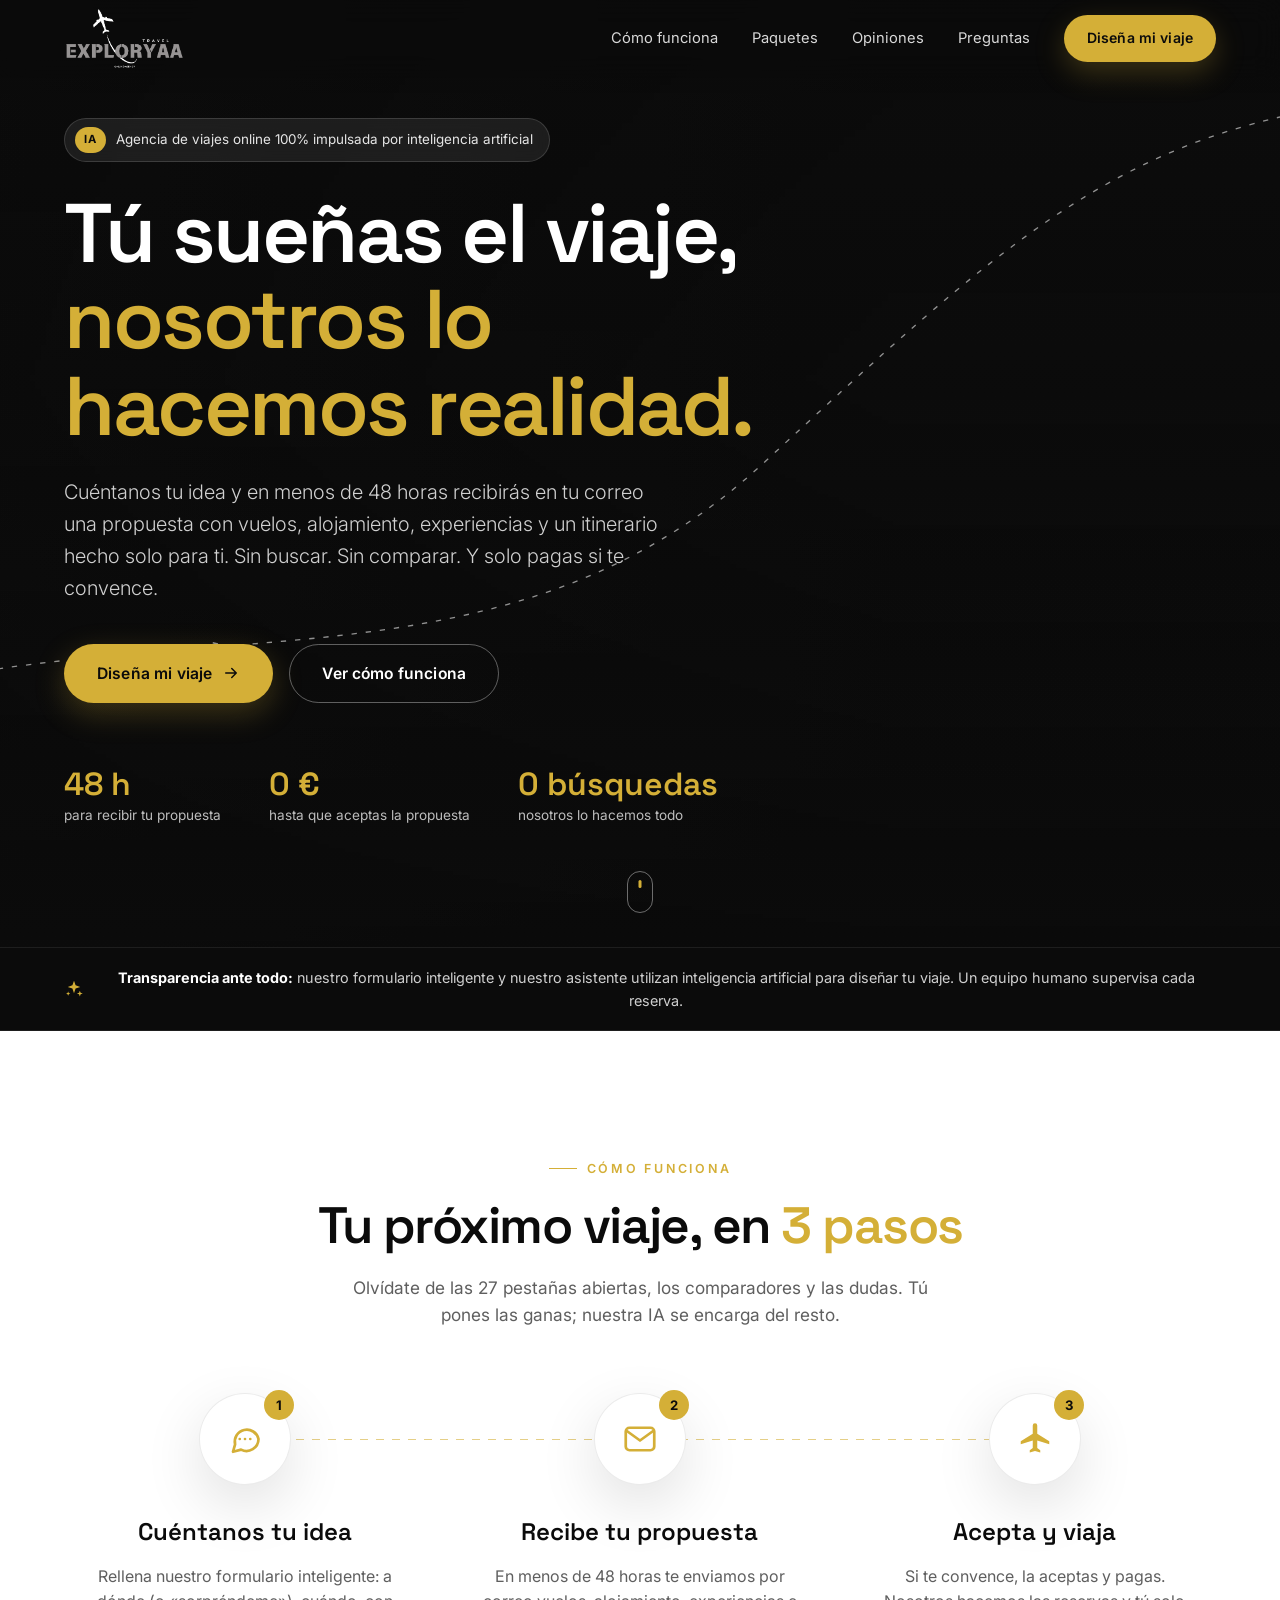
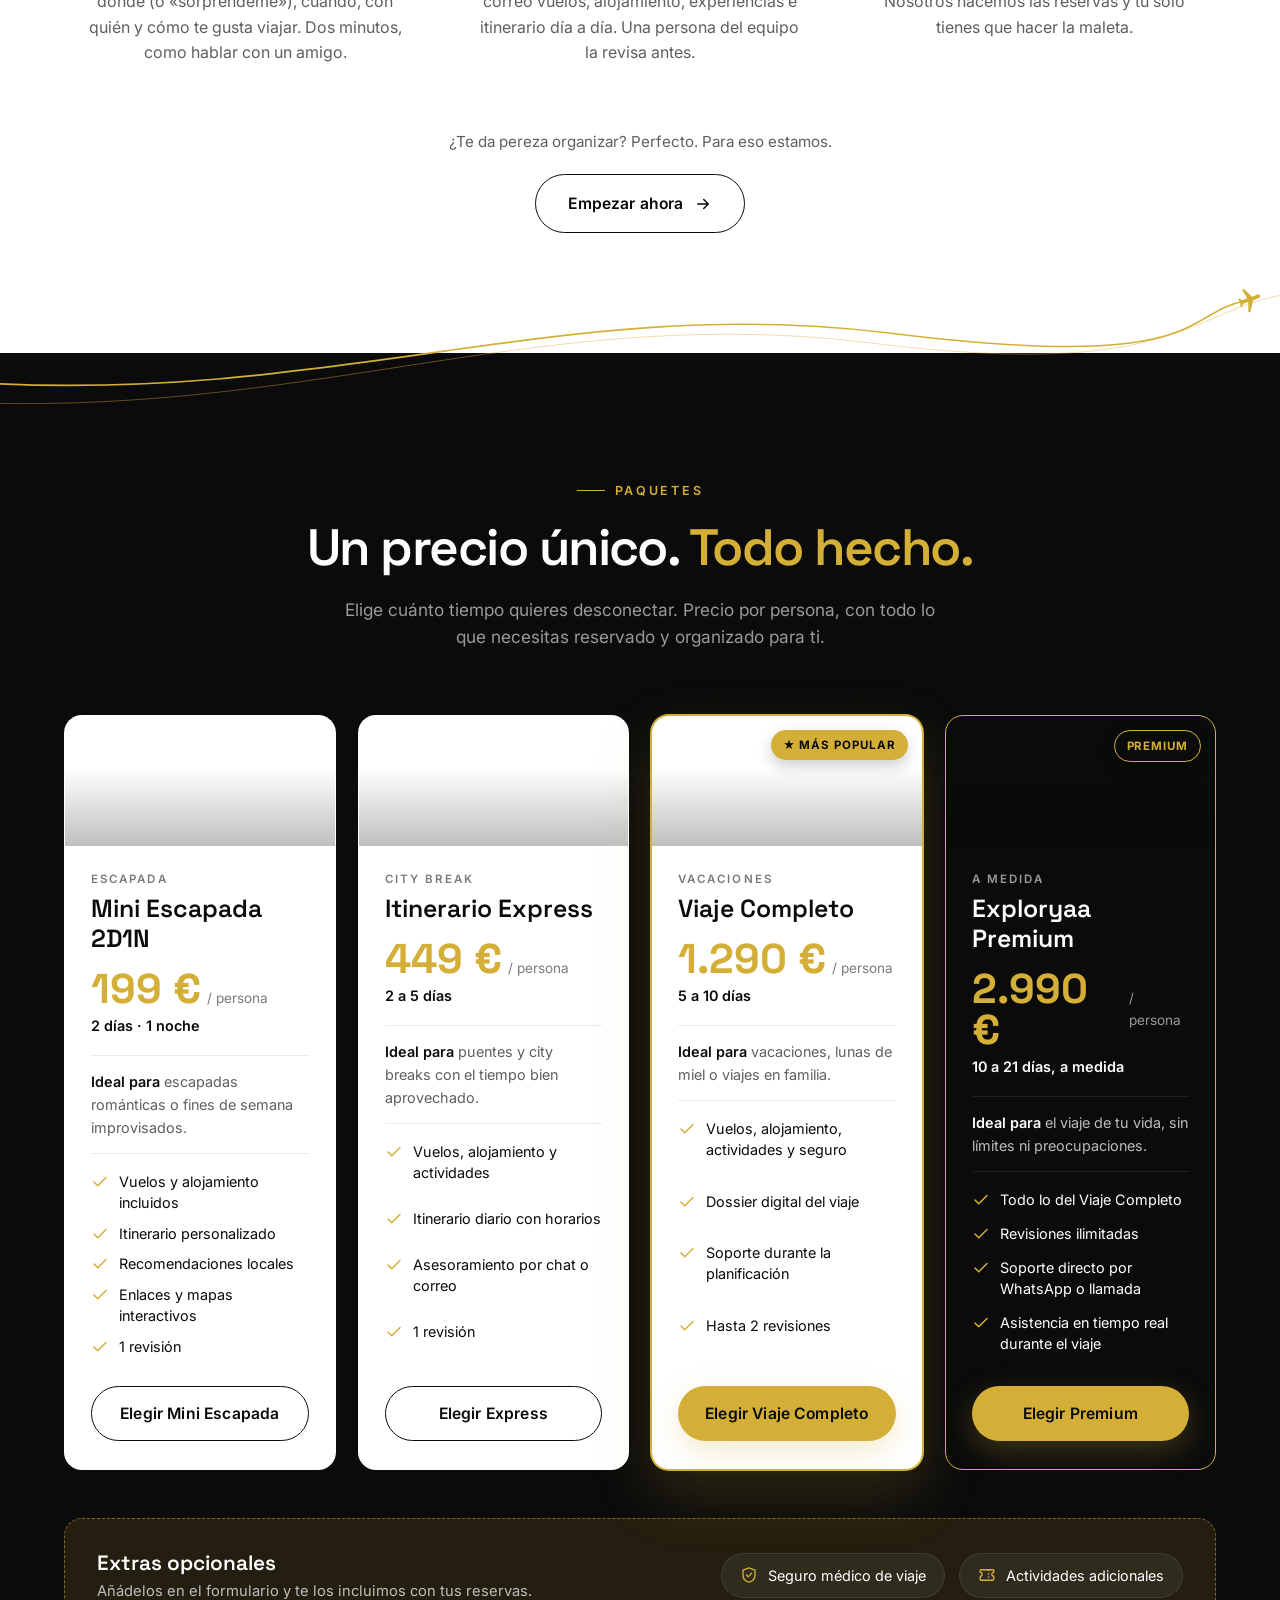
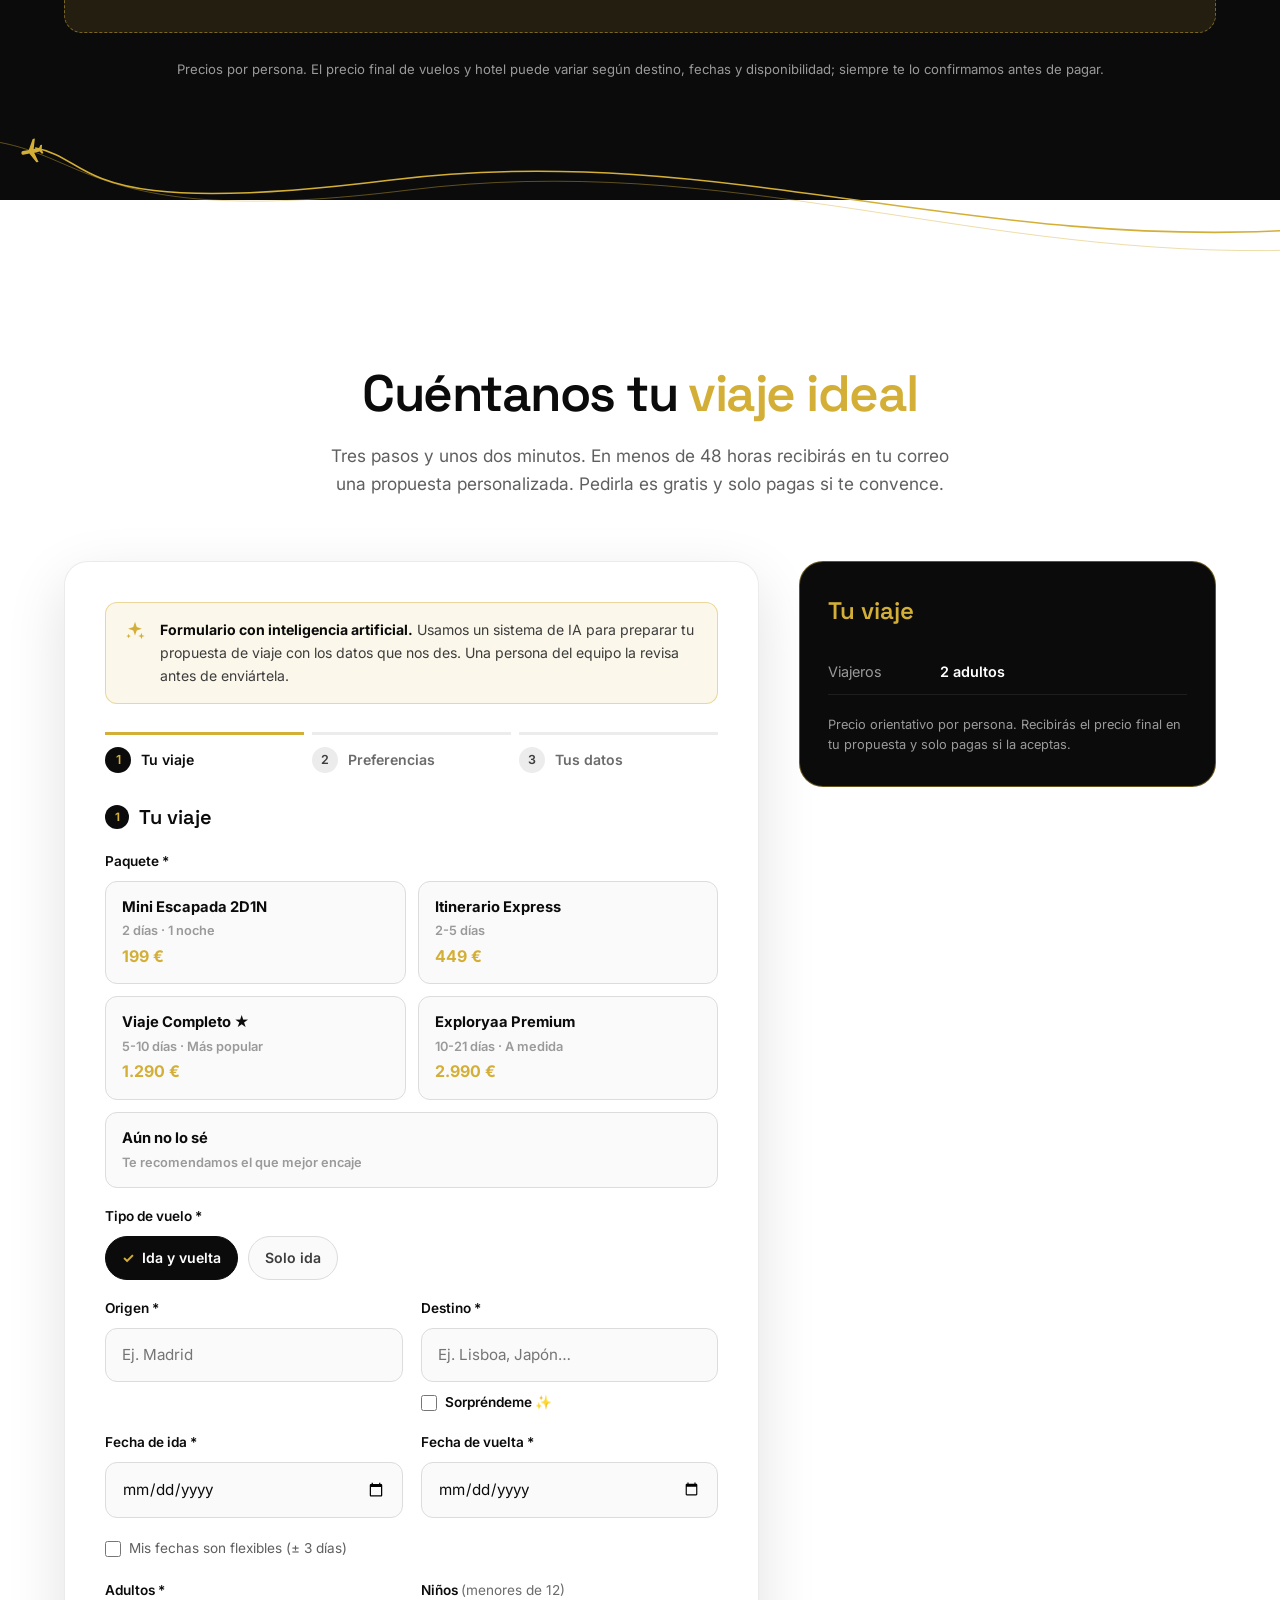
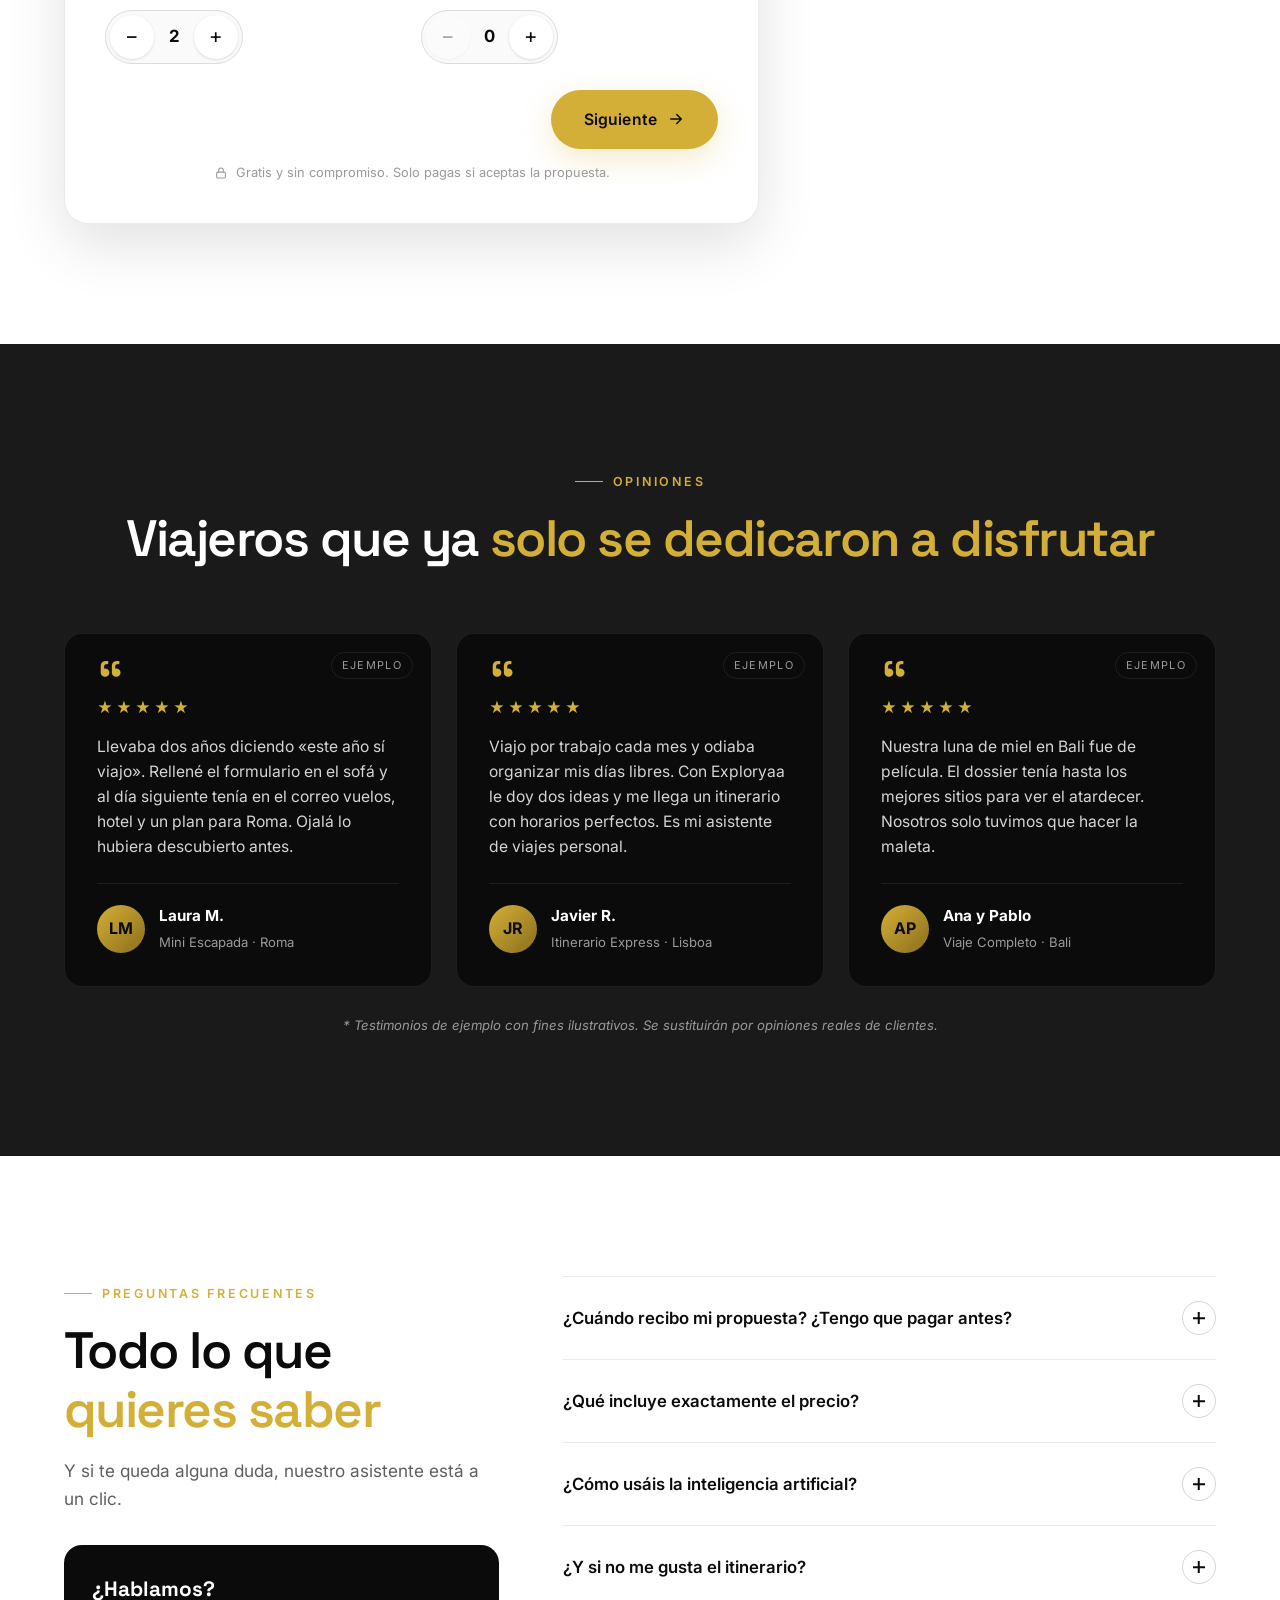
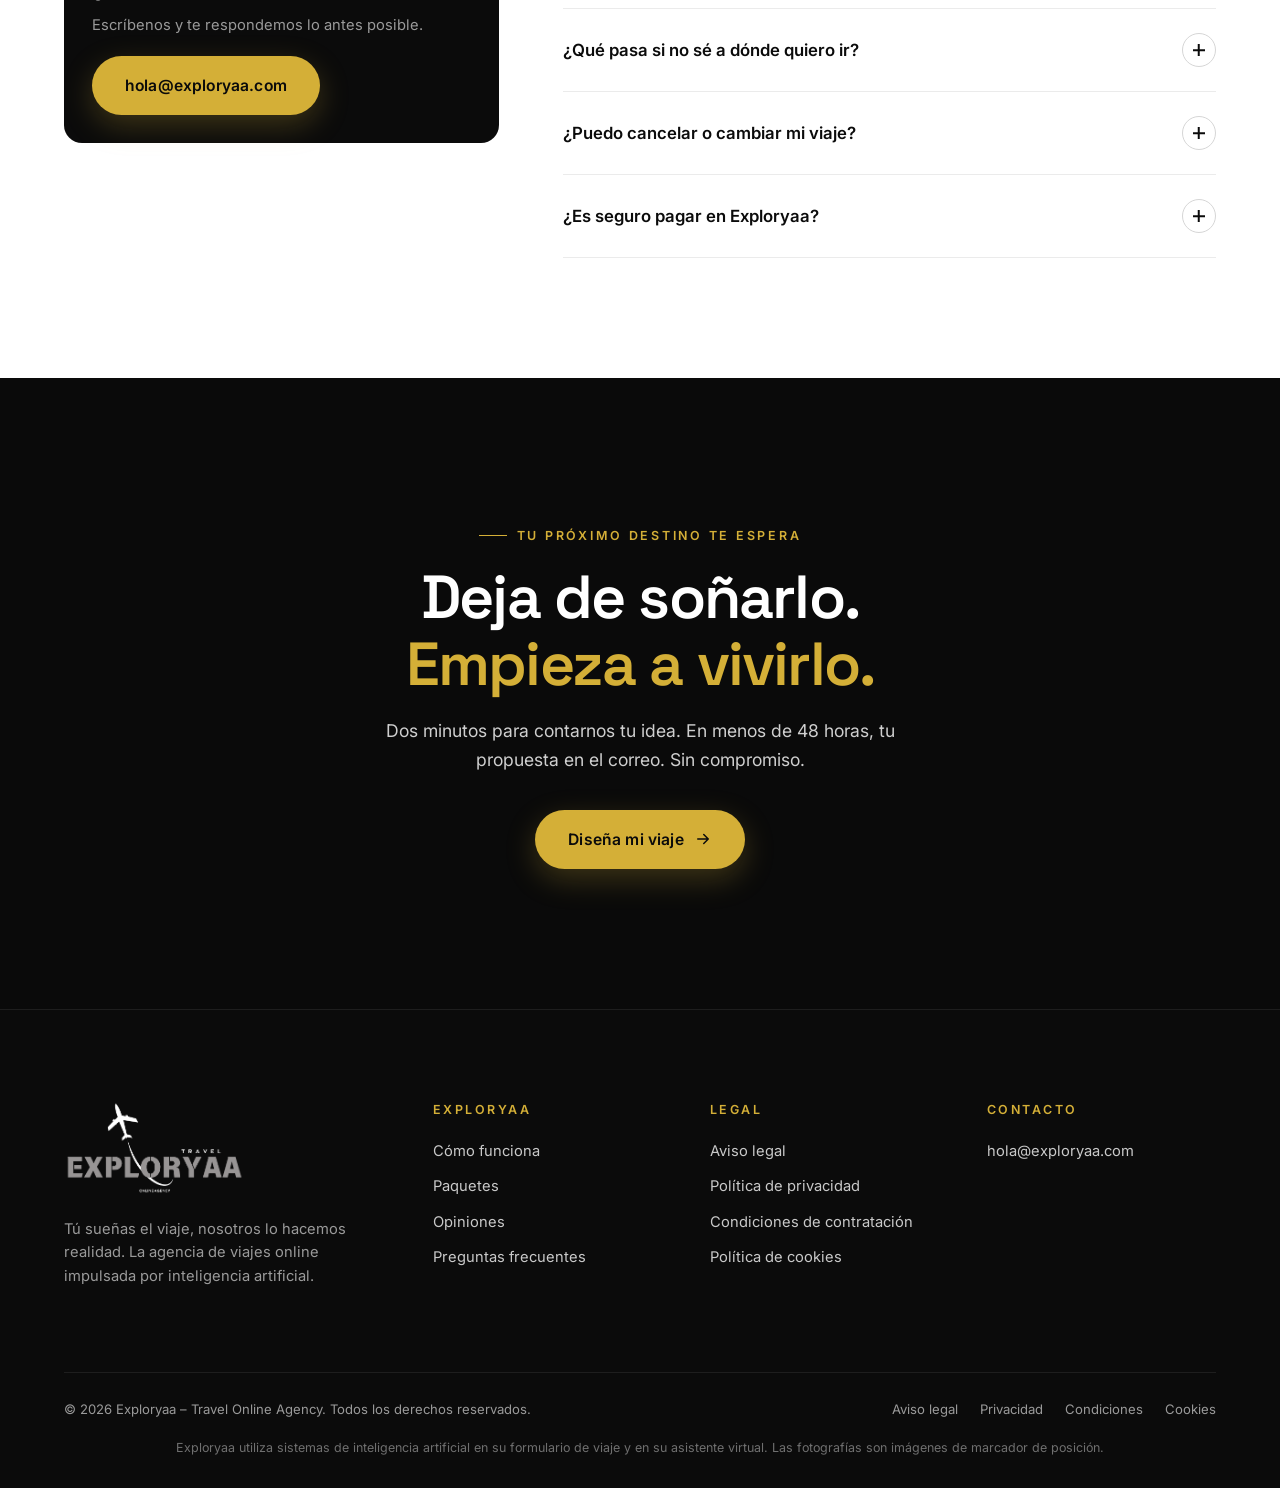
==== commit fe14befd: "Añadir el logo de Exploryaa, el favicon y la imagen para redes - logo.png: logo recortado con fondo " ====
--- a/web/index.html
+++ b/web/index.html
@@ -12,10 +12,13 @@
   <meta property="og:locale" content="es_ES" />
   <!-- DOMINIO: cambia https://exploryaa.com por tu dominio real aquí, en sitemap.xml y en robots.txt -->
   <meta property="og:url" content="https://exploryaa.com/" />
-  <meta property="og:image" content="https://exploryaa.com/logo.png" />
-  <meta name="twitter:card" content="summary_large_image" />
+  <meta property="og:image" content="https://exploryaa.com/og-image.png" />
+  <meta property="og:image:width" content="500" />
+  <meta property="og:image:height" content="500" />
+  <meta name="twitter:card" content="summary" />
   <link rel="canonical" href="https://exploryaa.com/" />
-  <link rel="icon" href="logo.png" />
+  <link rel="icon" type="image/png" href="favicon.png" />
+  <link rel="apple-touch-icon" href="apple-touch-icon.png" />
   <link rel="preconnect" href="https://fonts.googleapis.com" />
   <link rel="preconnect" href="https://fonts.gstatic.com" crossorigin />
   <link rel="preconnect" href="https://images.unsplash.com" />
@@ -27,7 +30,7 @@
     "name": "Exploryaa – Travel Online Agency",
     "slogan": "Tú sueñas el viaje, nosotros lo hacemos realidad",
     "url": "https://exploryaa.com/",
-    "logo": "https://exploryaa.com/logo.png",
+    "logo": "https://exploryaa.com/og-image.png",
     "email": "hola@exploryaa.com",
     "areaServed": "ES",
     "availableLanguage": "es"
@@ -129,7 +132,7 @@
     .header.scrolled { background: rgba(11, 11, 11, 0.96); border-bottom-color: var(--line); }
     .header .container { height: 100%; display: flex; align-items: center; justify-content: space-between; gap: 24px; }
 
-    .logo { display: flex; align-items: center; height: 52px; }
+    .logo { display: flex; align-items: center; height: 64px; }
     .logo img { height: 100%; width: auto; object-fit: contain; }
     /* Logo de respaldo (se muestra si logo.png no existe) */
     .logo-fallback { display: none; flex-direction: column; line-height: 1; position: relative; padding: 4px 0; }
@@ -509,7 +512,7 @@
        ========================================================= */
     .footer { background: var(--black); padding: 90px 0 30px; border-top: 1px solid var(--line); }
     .footer__grid { display: grid; grid-template-columns: 1.4fr 1fr 1fr 1fr; gap: 48px; margin-bottom: 60px; }
-    .footer .logo { height: 64px; margin-bottom: 22px; }
+    .footer .logo { height: 96px; margin-bottom: 22px; }
     .footer__brand p { color: var(--grey); font-size: 0.92rem; max-width: 300px; margin-bottom: 24px; }
     .footer h5 { font-size: 0.78rem; letter-spacing: 0.2em; text-transform: uppercase; color: var(--gold); margin-bottom: 20px; font-weight: 600; }
     .footer ul { list-style: none; display: grid; gap: 12px; }
@@ -621,7 +624,7 @@
       .nav a:not(.btn)::after { display: none; }
       .nav .btn { margin-top: 18px; padding: 14px; }
       .burger { display: block; }
-      .logo { height: 44px; }
+      .logo { height: 54px; }
       .steps { grid-template-columns: 1fr; gap: 56px; }
       .steps::before { top: 0; bottom: 0; left: 50%; right: auto; width: 1px; height: auto; background: repeating-linear-gradient(180deg, var(--gold) 0 8px, transparent 8px 16px); opacity: 0.35; }
       .step { background: var(--white); padding: 10px 0; }
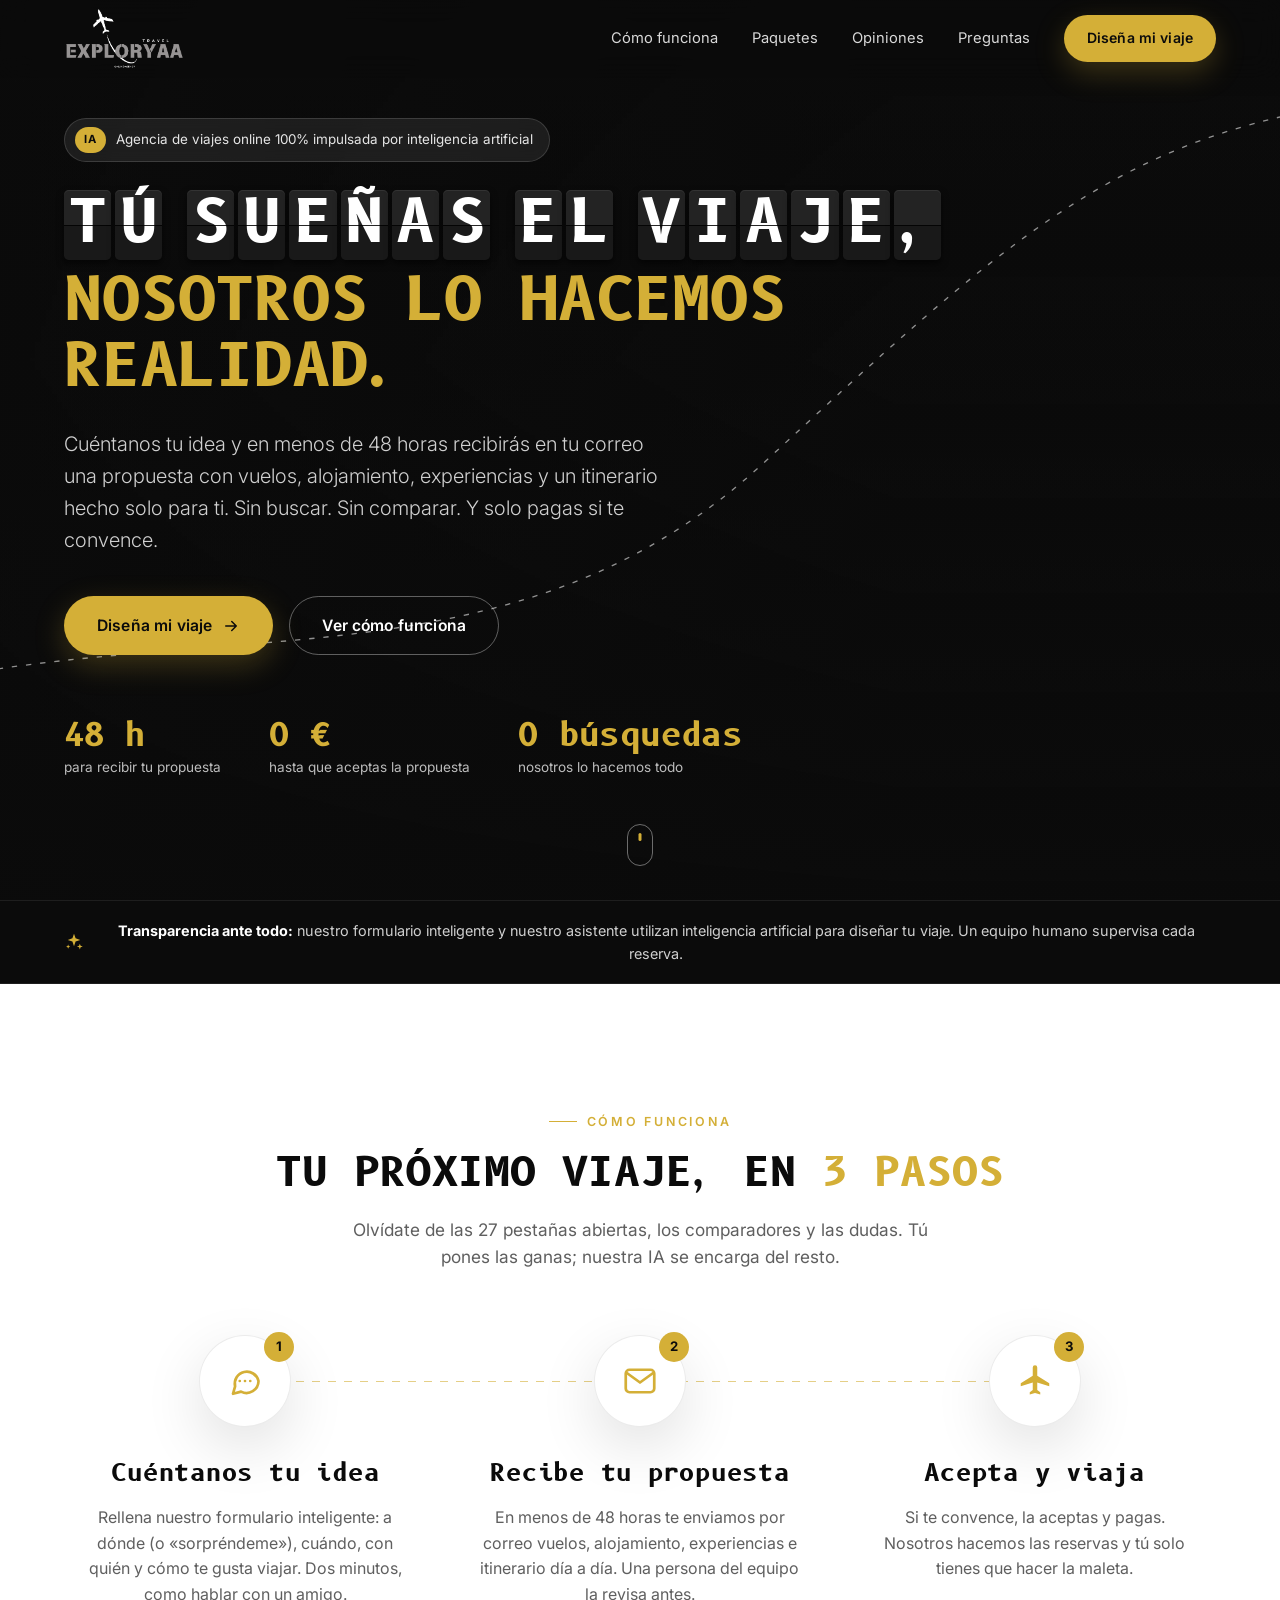
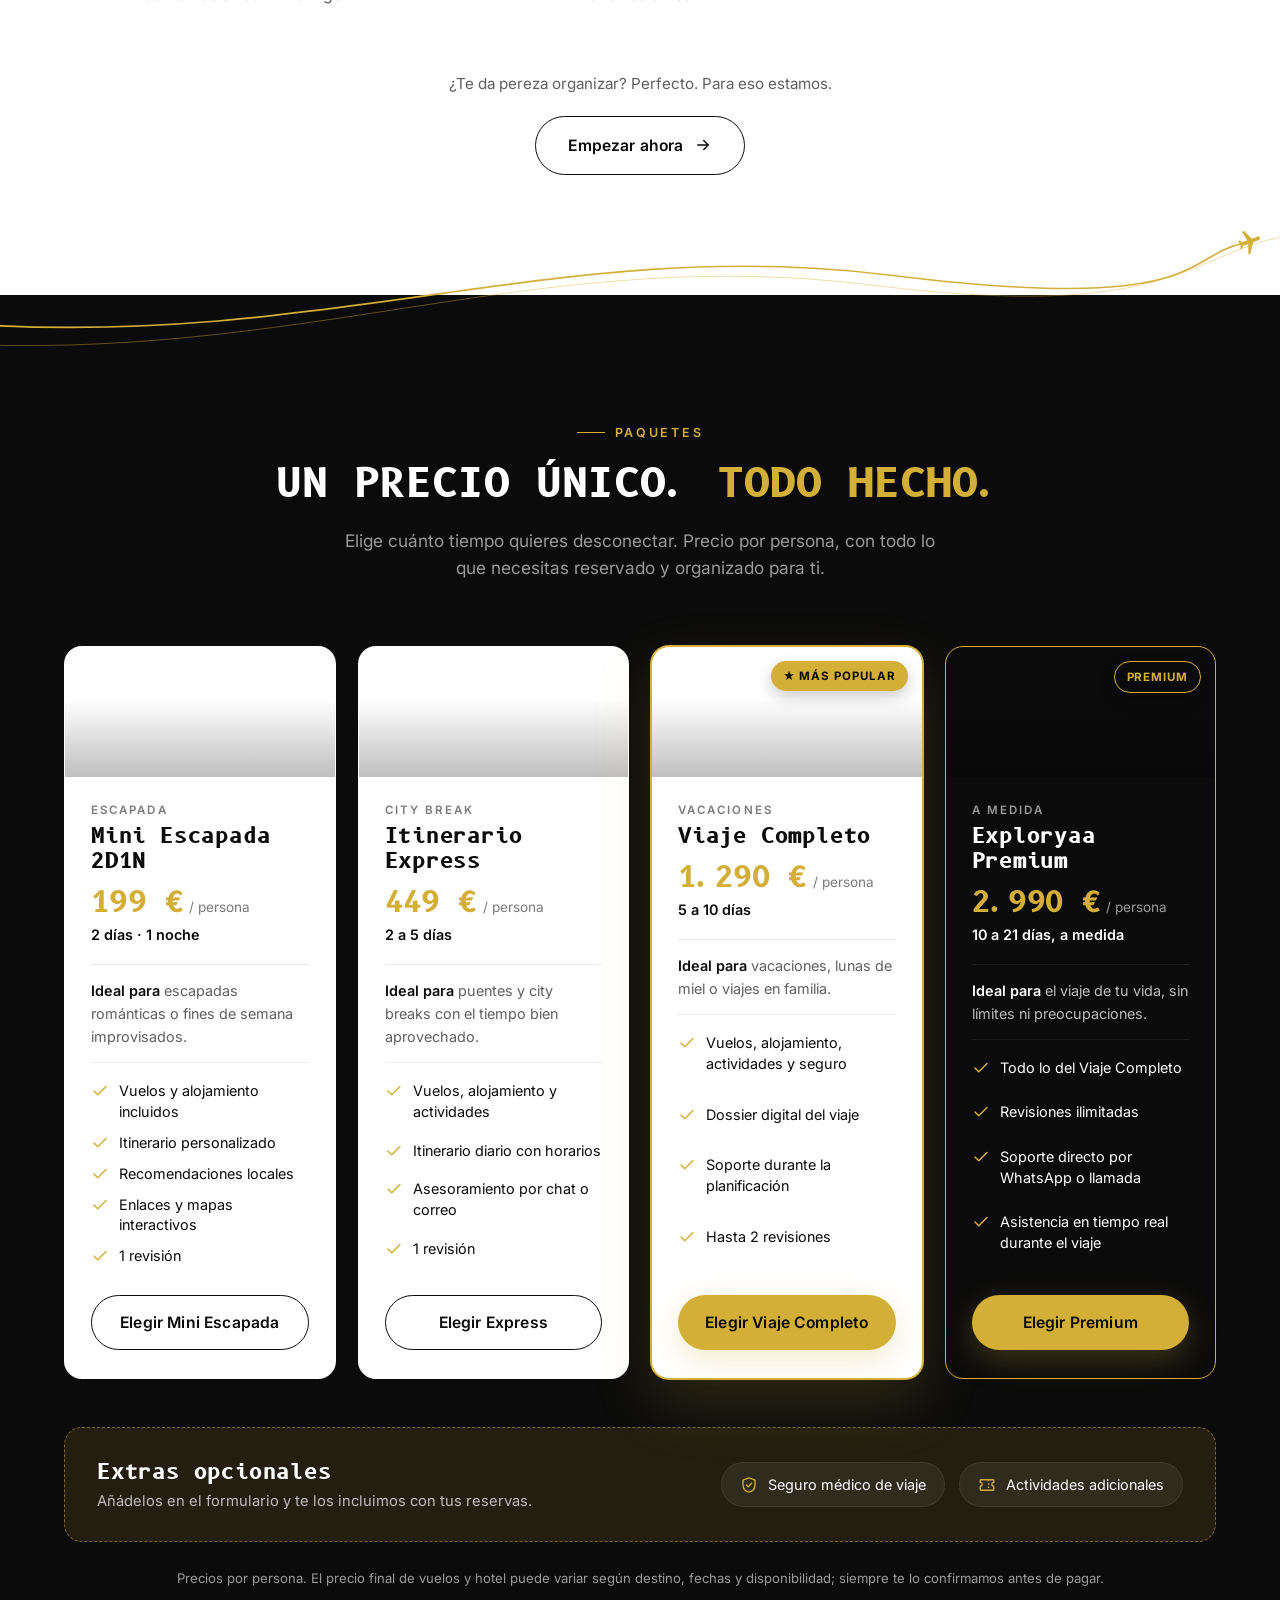
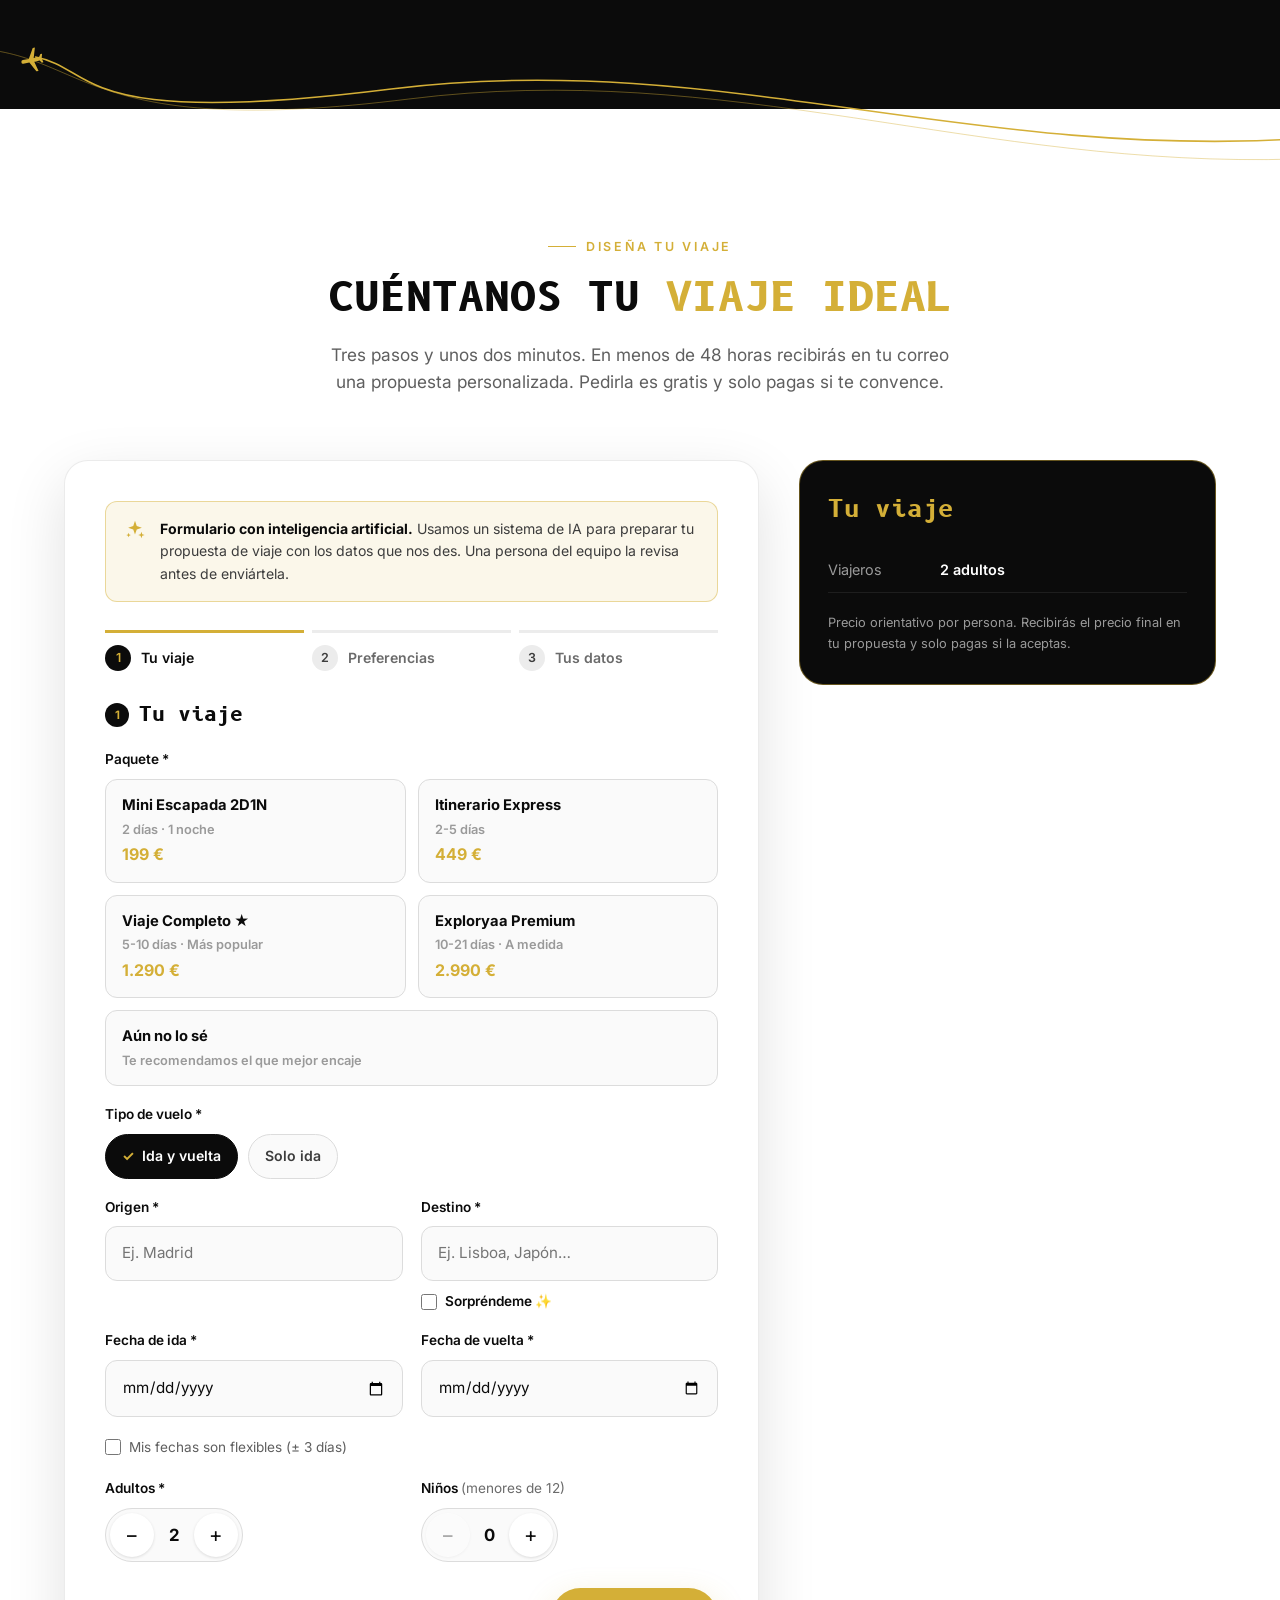
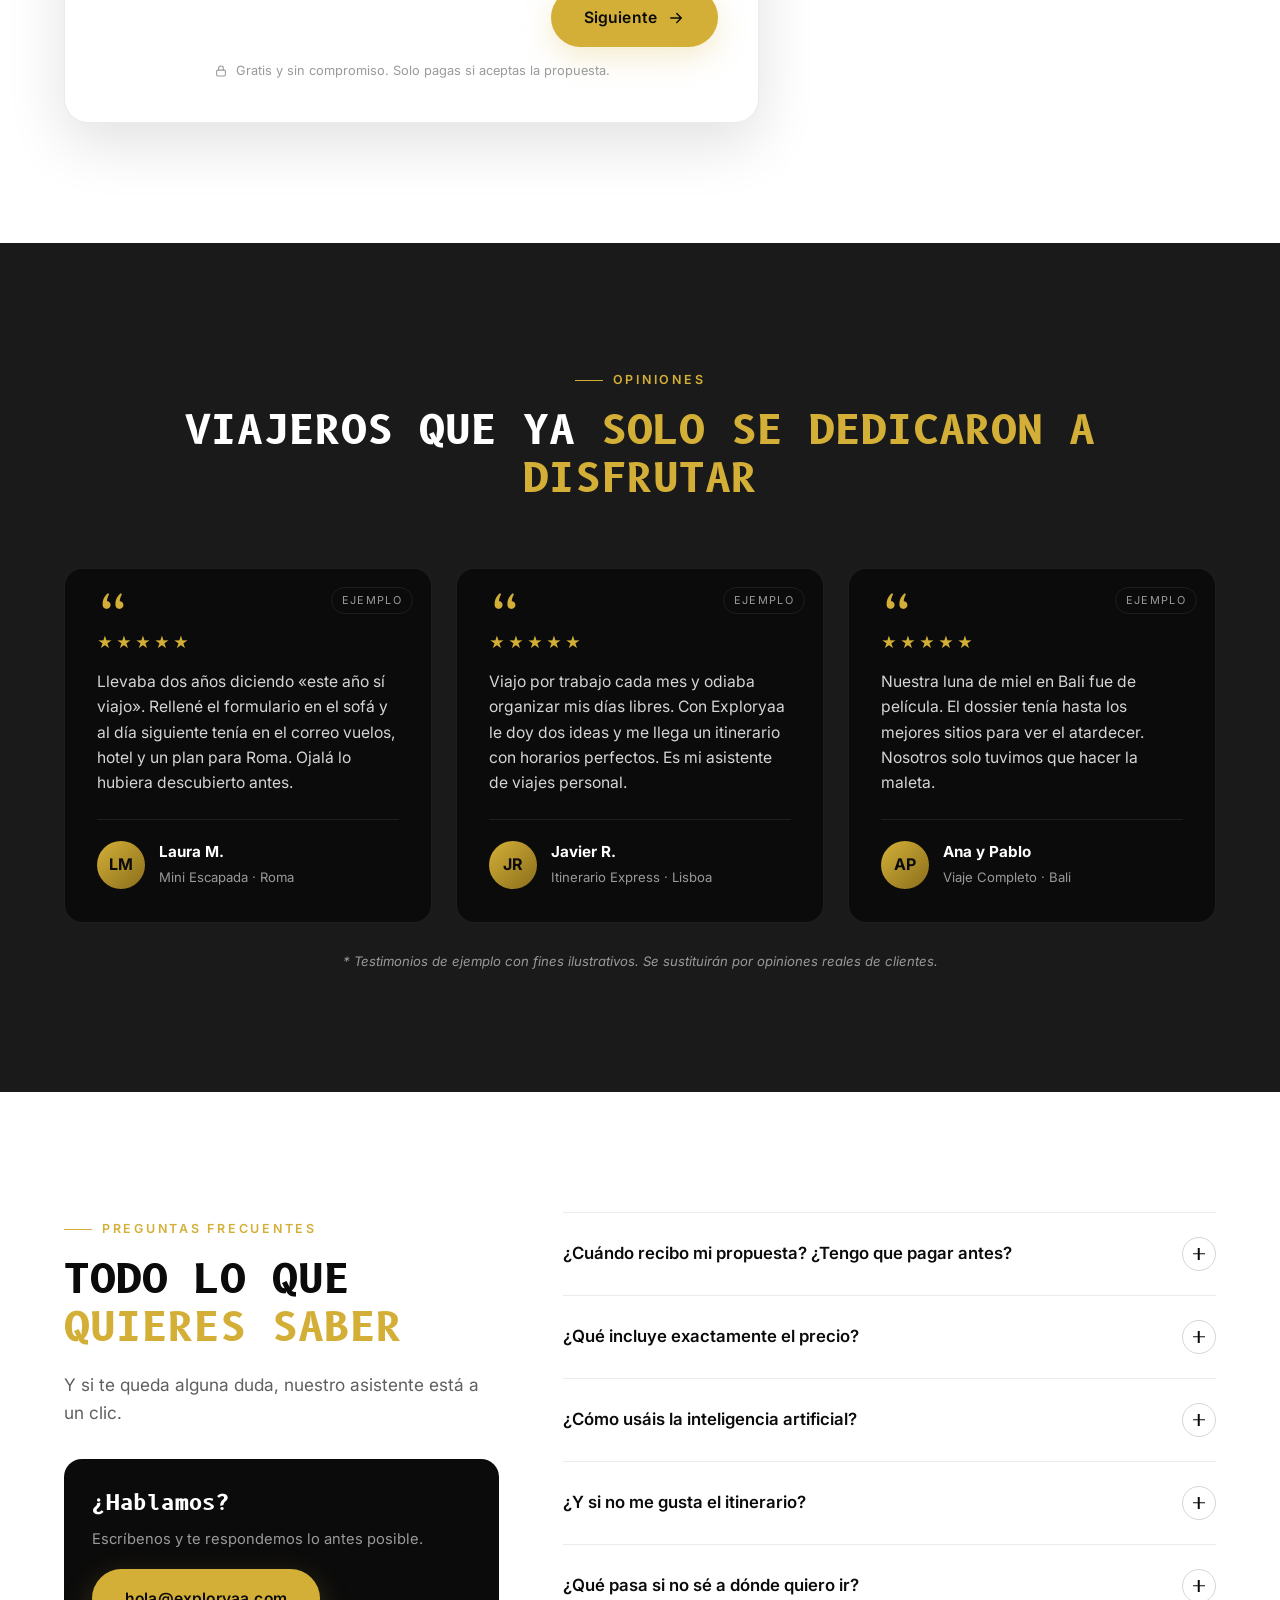
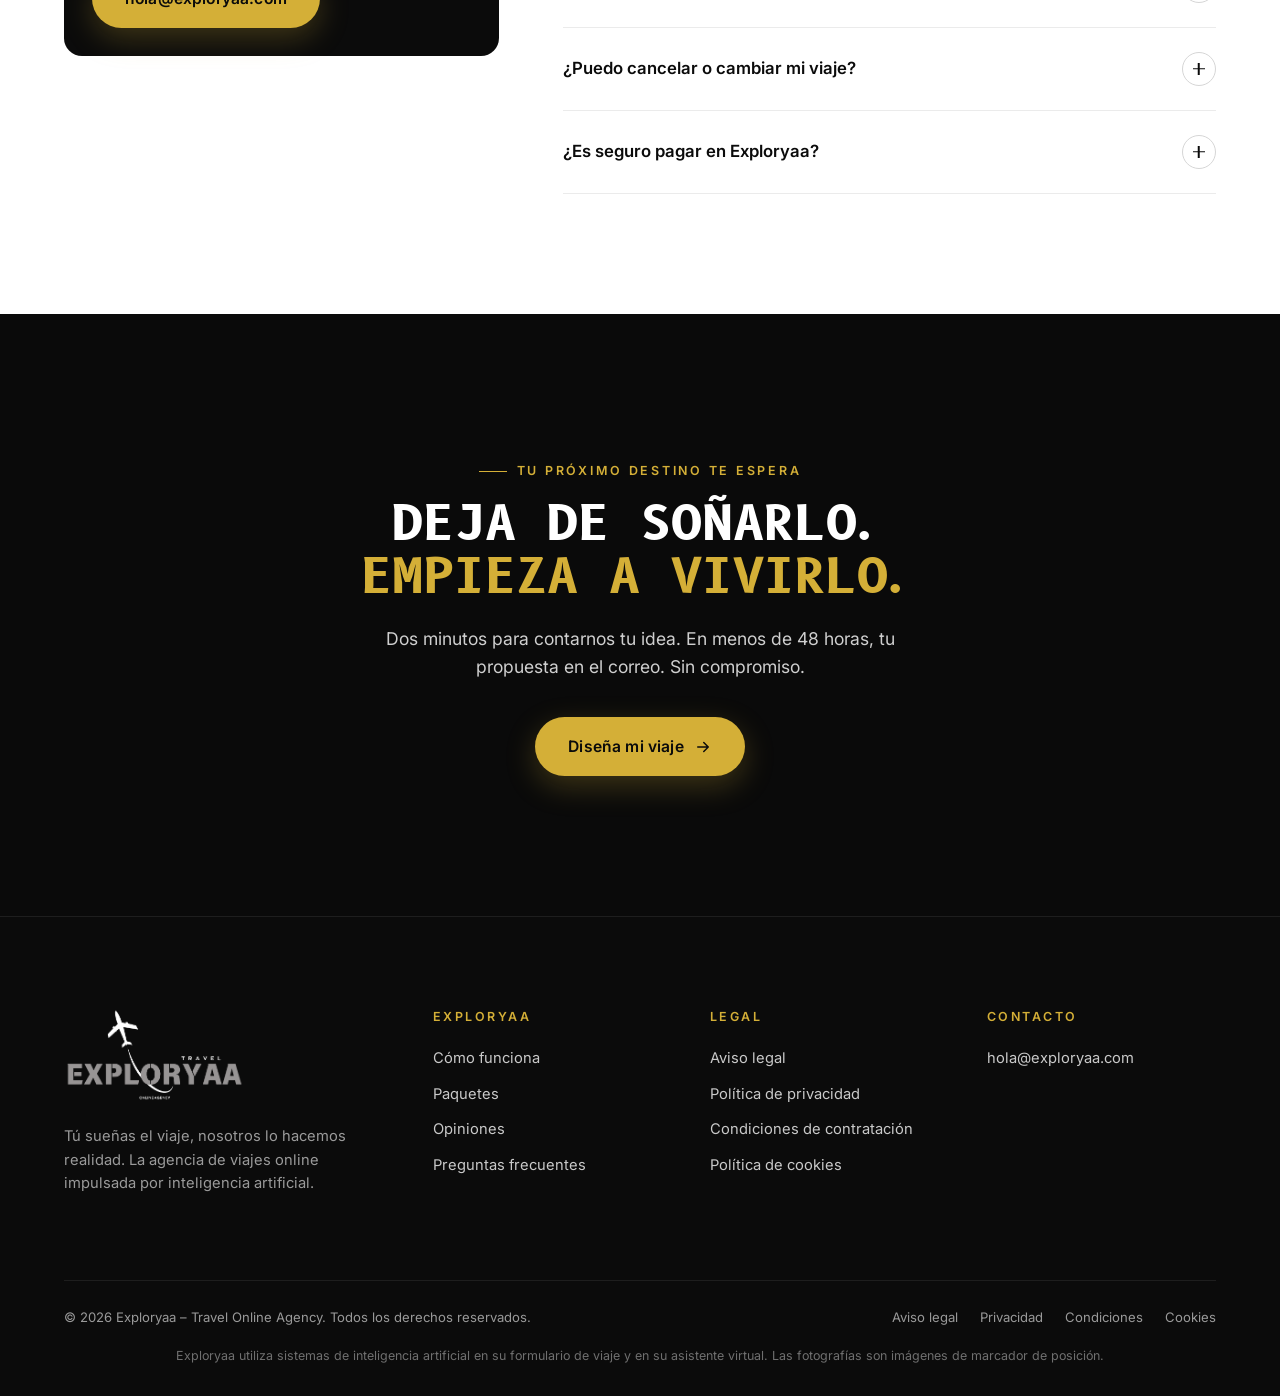
==== commit 0ebf42bf: "Tipografía de panel de vuelos: B612 Mono y titular en lamas - Títulos, precios y cifras en B612 Mono" ====
--- a/web/index.html
+++ b/web/index.html
@@ -22,7 +22,7 @@
   <link rel="preconnect" href="https://fonts.googleapis.com" />
   <link rel="preconnect" href="https://fonts.gstatic.com" crossorigin />
   <link rel="preconnect" href="https://images.unsplash.com" />
-  <link href="https://fonts.googleapis.com/css2?family=Space+Grotesk:wght@500;600;700&family=Inter:wght@300;400;500;600;700&display=swap" rel="stylesheet" />
+  <link href="https://fonts.googleapis.com/css2?family=B612+Mono:wght@400;700&family=Inter:wght@300;400;500;600;700&display=swap" rel="stylesheet" />
   <script type="application/ld+json">
   {
     "@context": "https://schema.org",
@@ -54,7 +54,7 @@
       --radius: 18px;
       --radius-sm: 12px;
       --shadow: 0 20px 60px rgba(0, 0, 0, 0.12);
-      --font-display: "Space Grotesk", system-ui, -apple-system, "Segoe UI", sans-serif;
+      --font-display: "B612 Mono", ui-monospace, "SF Mono", Menlo, Consolas, monospace;
       --font-body: "Inter", system-ui, -apple-system, "Segoe UI", Roboto, sans-serif;
       --header-h: 78px;
       --max: 1200px;
@@ -193,9 +193,24 @@
     }
     .hero__badge b { background: var(--gold); color: var(--black); font-size: 0.7rem; letter-spacing: 0.08em; padding: 4px 9px; border-radius: 999px; }
     .hero h1 {
-      font-family: var(--font-display); font-weight: 600;
-      font-size: clamp(2.6rem, 6.6vw, 5.2rem); line-height: 1.04; letter-spacing: -0.02em; margin-bottom: 26px;
-    }
+      font-family: var(--font-display); font-weight: 700; text-transform: uppercase;
+      font-size: clamp(1.9rem, 4.6vw, 3.9rem); line-height: 1.12; margin-bottom: 26px;
+    }
+    .hero__content { max-width: 1000px; }
+
+    /* Panel de salidas: letras en lamas (split-flap) */
+    .flap { display: flex; flex-wrap: wrap; gap: 0.14em 0.42em; margin-bottom: 0.18em; }
+    .flap__word { display: inline-flex; gap: 0.07em; }
+    .flap__c {
+      position: relative; display: inline-grid; place-items: center;
+      width: 0.8em; height: 1.18em; border-radius: 0.08em; color: var(--white);
+      background: linear-gradient(180deg, #232323 0 50%, #191919 50% 100%);
+      box-shadow: inset 0 1px 0 rgba(255,255,255,0.07), 0 0.06em 0.12em rgba(0,0,0,0.6);
+    }
+    .flap__c::after { content: ""; position: absolute; left: 0; right: 0; top: 50%; height: 1px; background: rgba(0,0,0,0.85); }
+    .sr-only { position: absolute; width: 1px; height: 1px; padding: 0; margin: -1px; overflow: hidden; clip: rect(0 0 0 0); white-space: nowrap; border: 0; }
+    .flap__c.flip { animation: flapFlip .08s linear; }
+    @keyframes flapFlip { 0% { transform: scaleY(1); } 50% { transform: scaleY(0.82); filter: brightness(1.4); } 100% { transform: scaleY(1); } }
     .hero h1 em { font-style: normal; color: var(--gold); }
     .hero p.lead { font-size: clamp(1.05rem, 1.6vw, 1.25rem); color: #d0d0d0; max-width: 600px; margin-bottom: 40px; font-weight: 300; }
     .hero__actions { display: flex; flex-wrap: wrap; gap: 16px; align-items: center; }
@@ -579,9 +594,16 @@
     .reveal.visible { opacity: 1; transform: none; }
     .reveal.d1 { transition-delay: .1s; } .reveal.d2 { transition-delay: .2s; } .reveal.d3 { transition-delay: .3s; } .reveal.d4 { transition-delay: .4s; }
 
-    /* Space Grotesk no tiene cursiva: el énfasis va solo en dorado */
+    /* Tipografía de panel de vuelos (B612 Mono): títulos en mayúsculas, énfasis en dorado */
     h1 em, h2 em, .section-title em { font-style: normal; }
-    .hero h1, .section-title, .final-cta h2 { letter-spacing: -0.03em; }
+    .section-title { text-transform: uppercase; font-weight: 700; font-size: clamp(1.55rem, 3.3vw, 2.5rem); letter-spacing: 0; line-height: 1.2; }
+    .final-cta h2 { text-transform: uppercase; font-weight: 700; font-size: clamp(1.7rem, 4vw, 3rem); }
+    .step h3, .pkg h3, .faq-contact h4, .extras h4, .trip-summary h3, .form-success h3 { font-weight: 700; letter-spacing: -0.01em; }
+    .pkg h3 { font-size: 1.3rem; }
+    .pkg__price { flex-wrap: wrap; }
+    .pkg__price strong { font-size: clamp(1.7rem, 2.3vw, 2.1rem); white-space: nowrap; letter-spacing: -0.06em; }
+    .hero__stats div strong { letter-spacing: -0.05em; }
+    .pkg__price strong, .hero__stats div strong, .trip-summary__price strong, .summary strong { font-weight: 700; letter-spacing: -0.02em; }
 
     /* =========================================================
        BANNER DE COOKIES
@@ -722,7 +744,7 @@
       <div class="container">
         <div class="hero__content">
           <div class="hero__badge reveal"><b>IA</b> Agencia de viajes online 100% impulsada por inteligencia artificial</div>
-          <h1 class="reveal d1">Tú sueñas el viaje,<br/><em>nosotros lo hacemos realidad.</em></h1>
+          <h1 class="reveal d1"><span class="flap" id="flap" data-text="Tú sueñas el viaje,">Tú sueñas el viaje,</span><em>nosotros lo hacemos realidad.</em></h1>
           <p class="lead reveal d2">Cuéntanos tu idea y en menos de 48 horas recibirás en tu correo una propuesta con vuelos, alojamiento, experiencias y un itinerario hecho solo para ti. Sin buscar. Sin comparar. Y solo pagas si te convence.</p>
           <div class="hero__actions reveal d3">
             <a href="#disena" class="btn btn--gold">Diseña mi viaje <svg><use href="#i-arrow"/></svg></a>
@@ -1479,6 +1501,39 @@
         const mpath = document.createElementNS(ns, "mpath");
         mpath.setAttribute("href", "#flightPath");
         motion.appendChild(mpath); g.appendChild(motion); flightSvg.appendChild(g);
+      }
+
+      /* ---------- Titular en lamas de panel de salidas ---------- */
+      const flap = $("#flap");
+      if (flap) {
+        const texto = flap.dataset.text.toUpperCase();
+        const quieto = window.matchMedia("(prefers-reduced-motion: reduce)").matches;
+        const ABC = "ABCDEFGHIJKLMNÑOPQRSTUVWXYZ0123456789";
+        flap.textContent = "";
+        const sr = document.createElement("span");
+        sr.className = "sr-only"; sr.textContent = flap.dataset.text + " ";
+        flap.appendChild(sr);
+        const celdas = [];
+        texto.split(" ").forEach(palabra => {
+          const w = document.createElement("span");
+          w.className = "flap__word"; w.setAttribute("aria-hidden", "true");
+          [...palabra].forEach(ch => {
+            const c = document.createElement("span");
+            c.className = "flap__c"; c.textContent = quieto ? ch : " ";
+            w.appendChild(c); celdas.push({ c, ch });
+          });
+          flap.appendChild(w);
+        });
+        if (!quieto) {
+          celdas.forEach(({ c, ch }, i) => {
+            let vueltas = 6 + i + Math.floor(Math.random() * 6);
+            setTimeout(function girar() {
+              c.classList.remove("flip"); void c.offsetWidth; c.classList.add("flip");
+              if (vueltas-- > 0) { c.textContent = ABC[Math.floor(Math.random() * ABC.length)]; setTimeout(girar, 70); }
+              else c.textContent = ch;
+            }, 350 + i * 25);
+          });
+        }
       }
 
       /* ---------- FAQ ---------- */
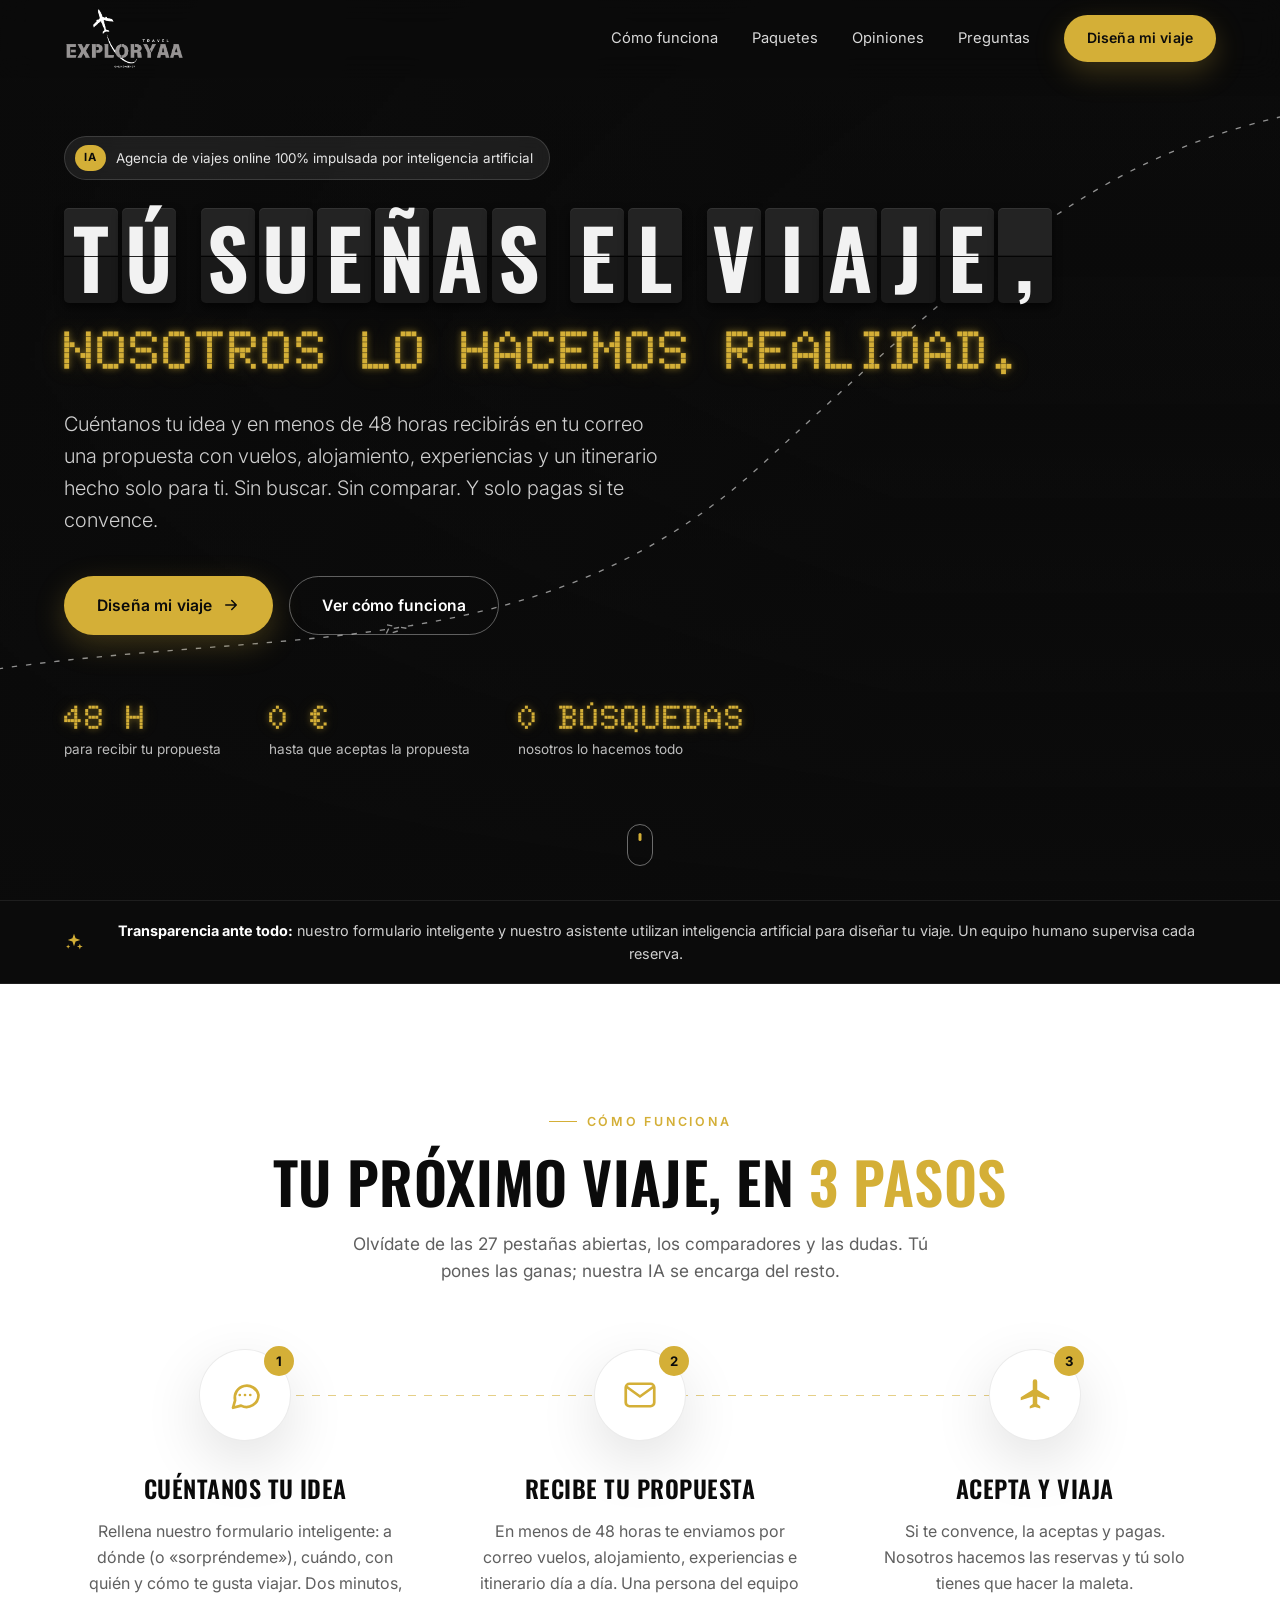
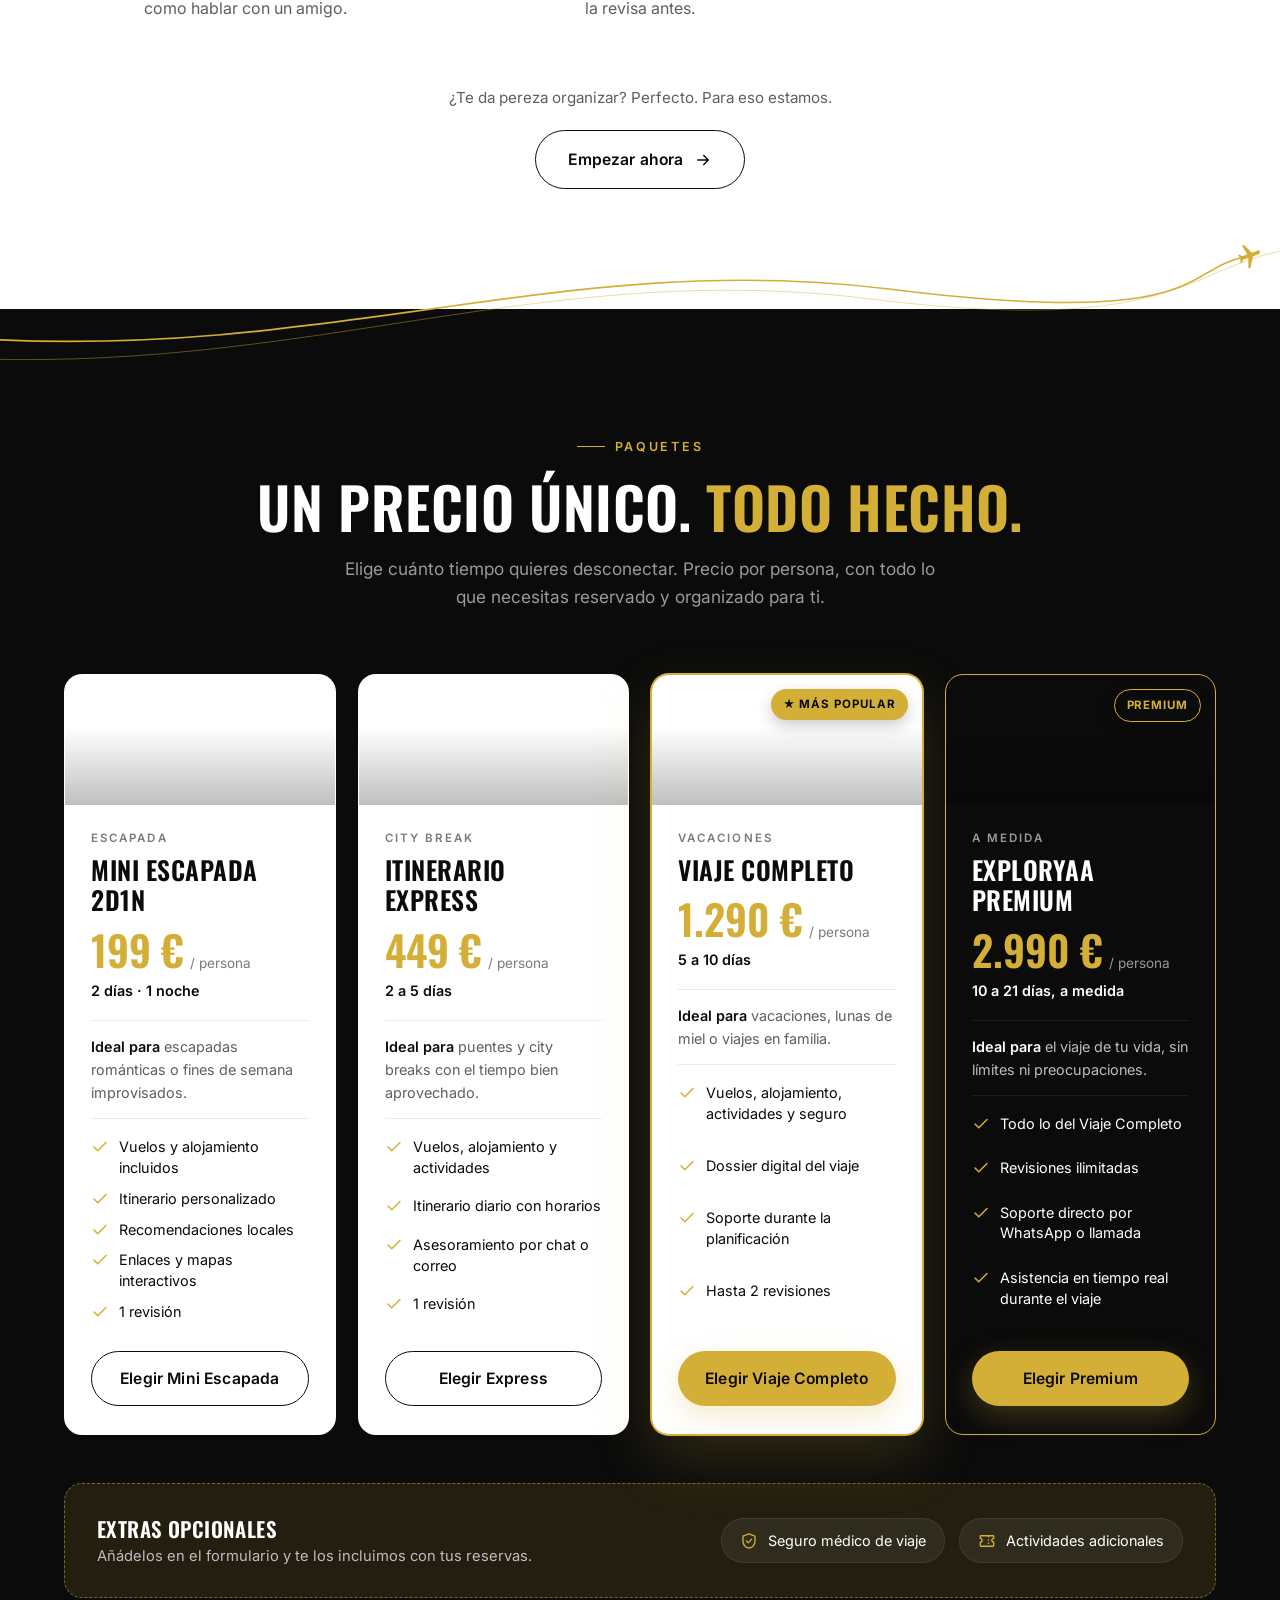
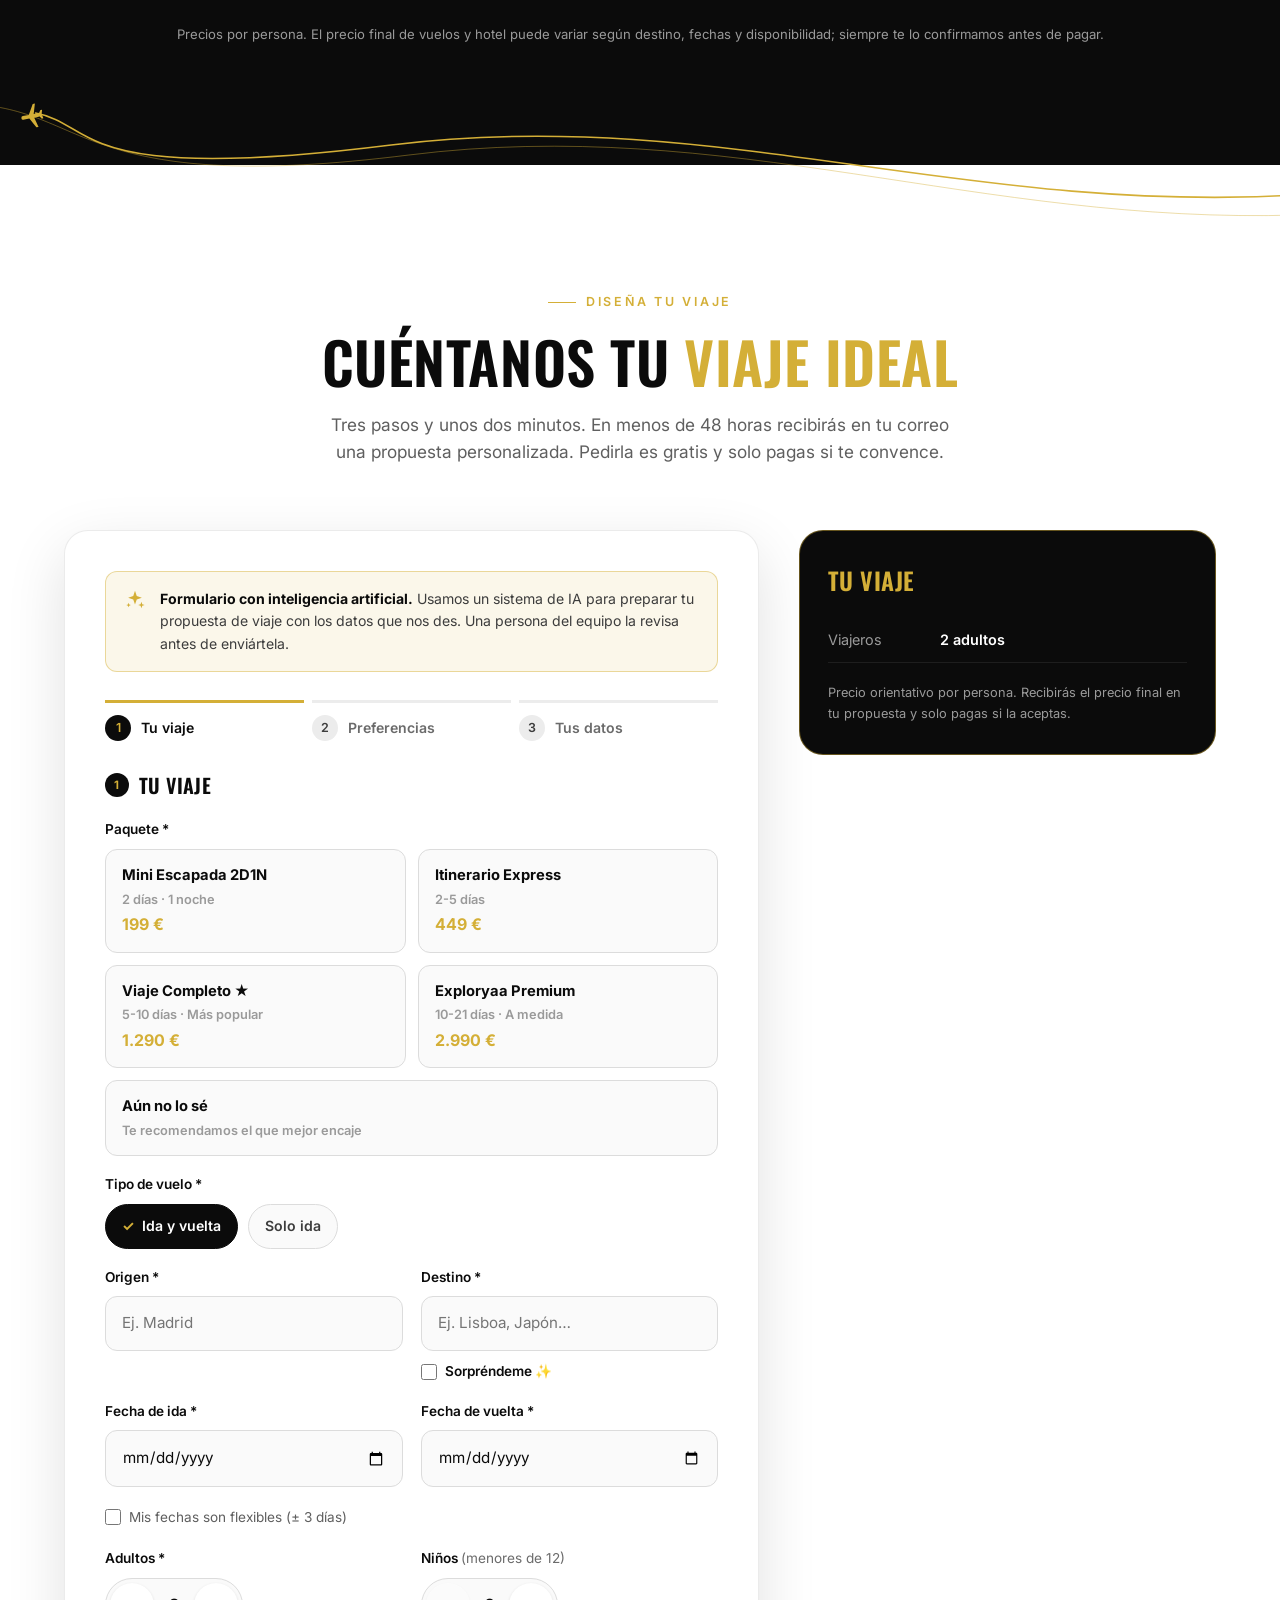
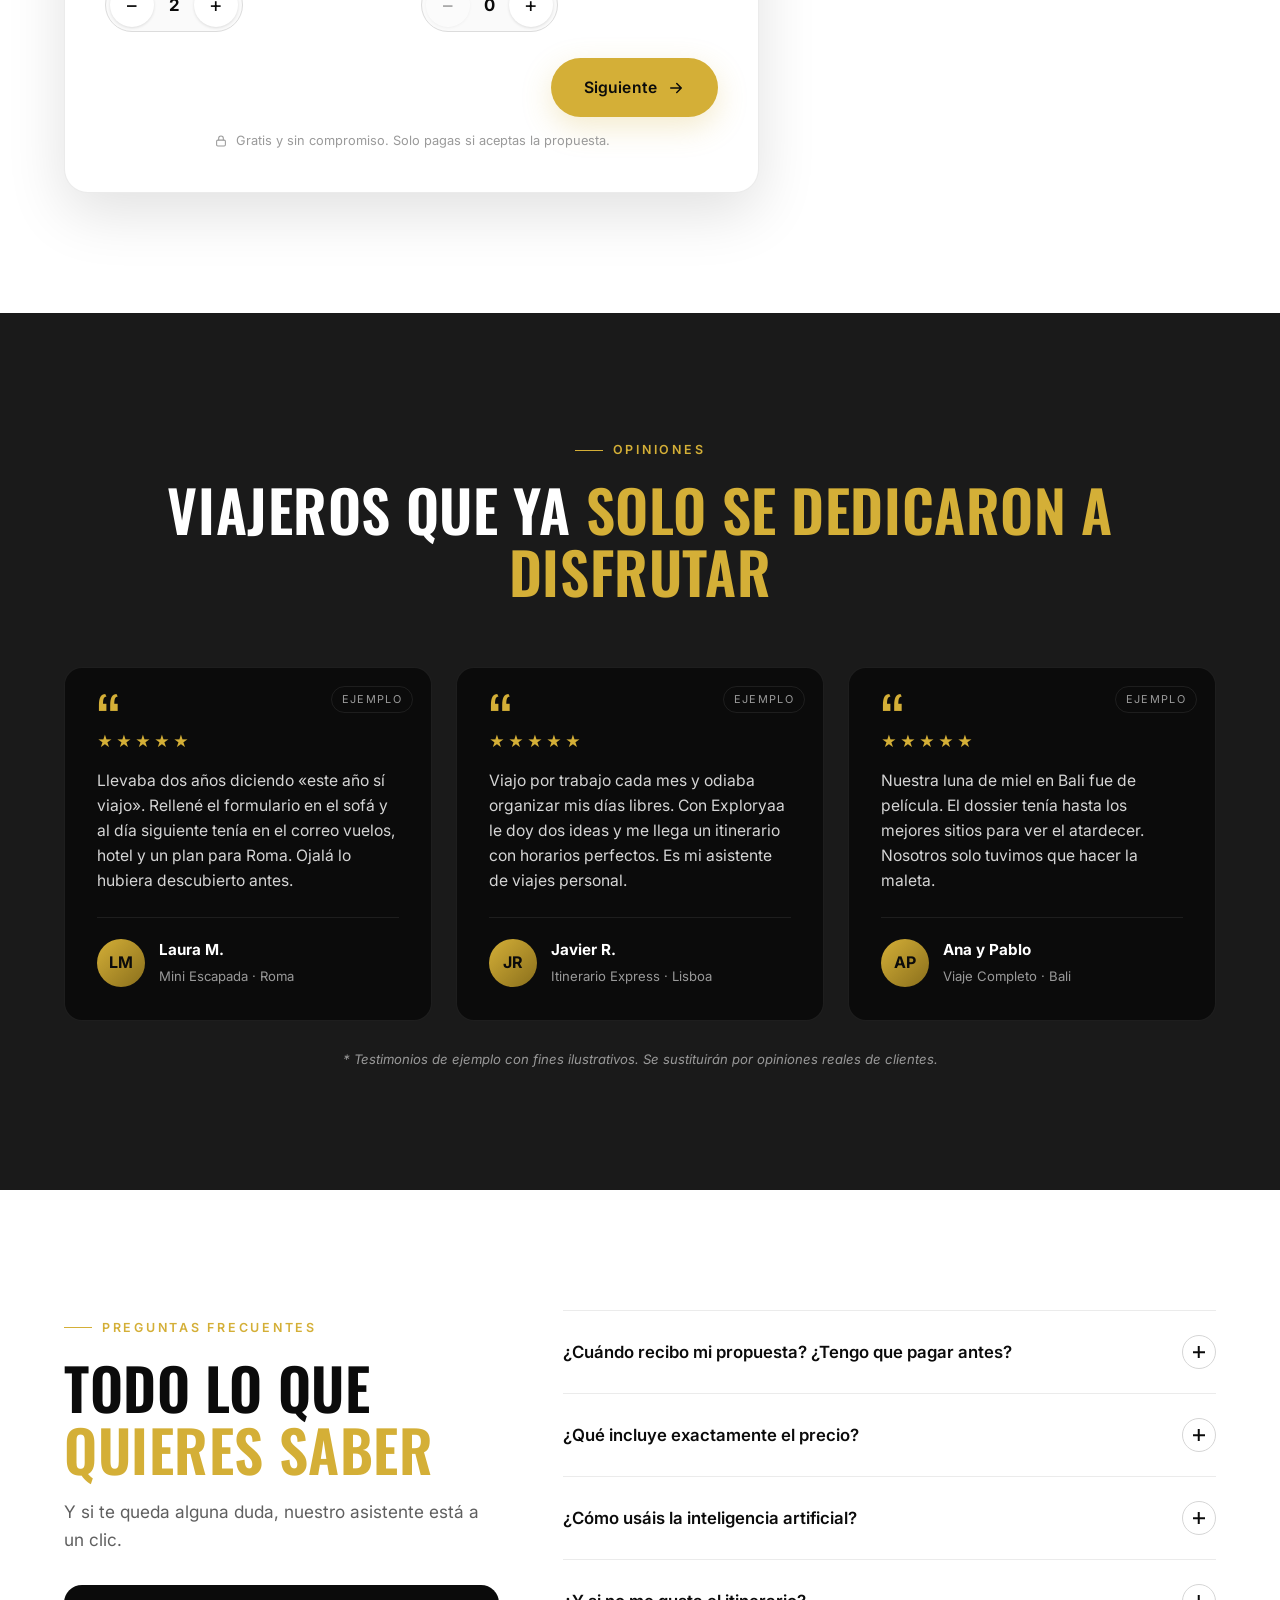
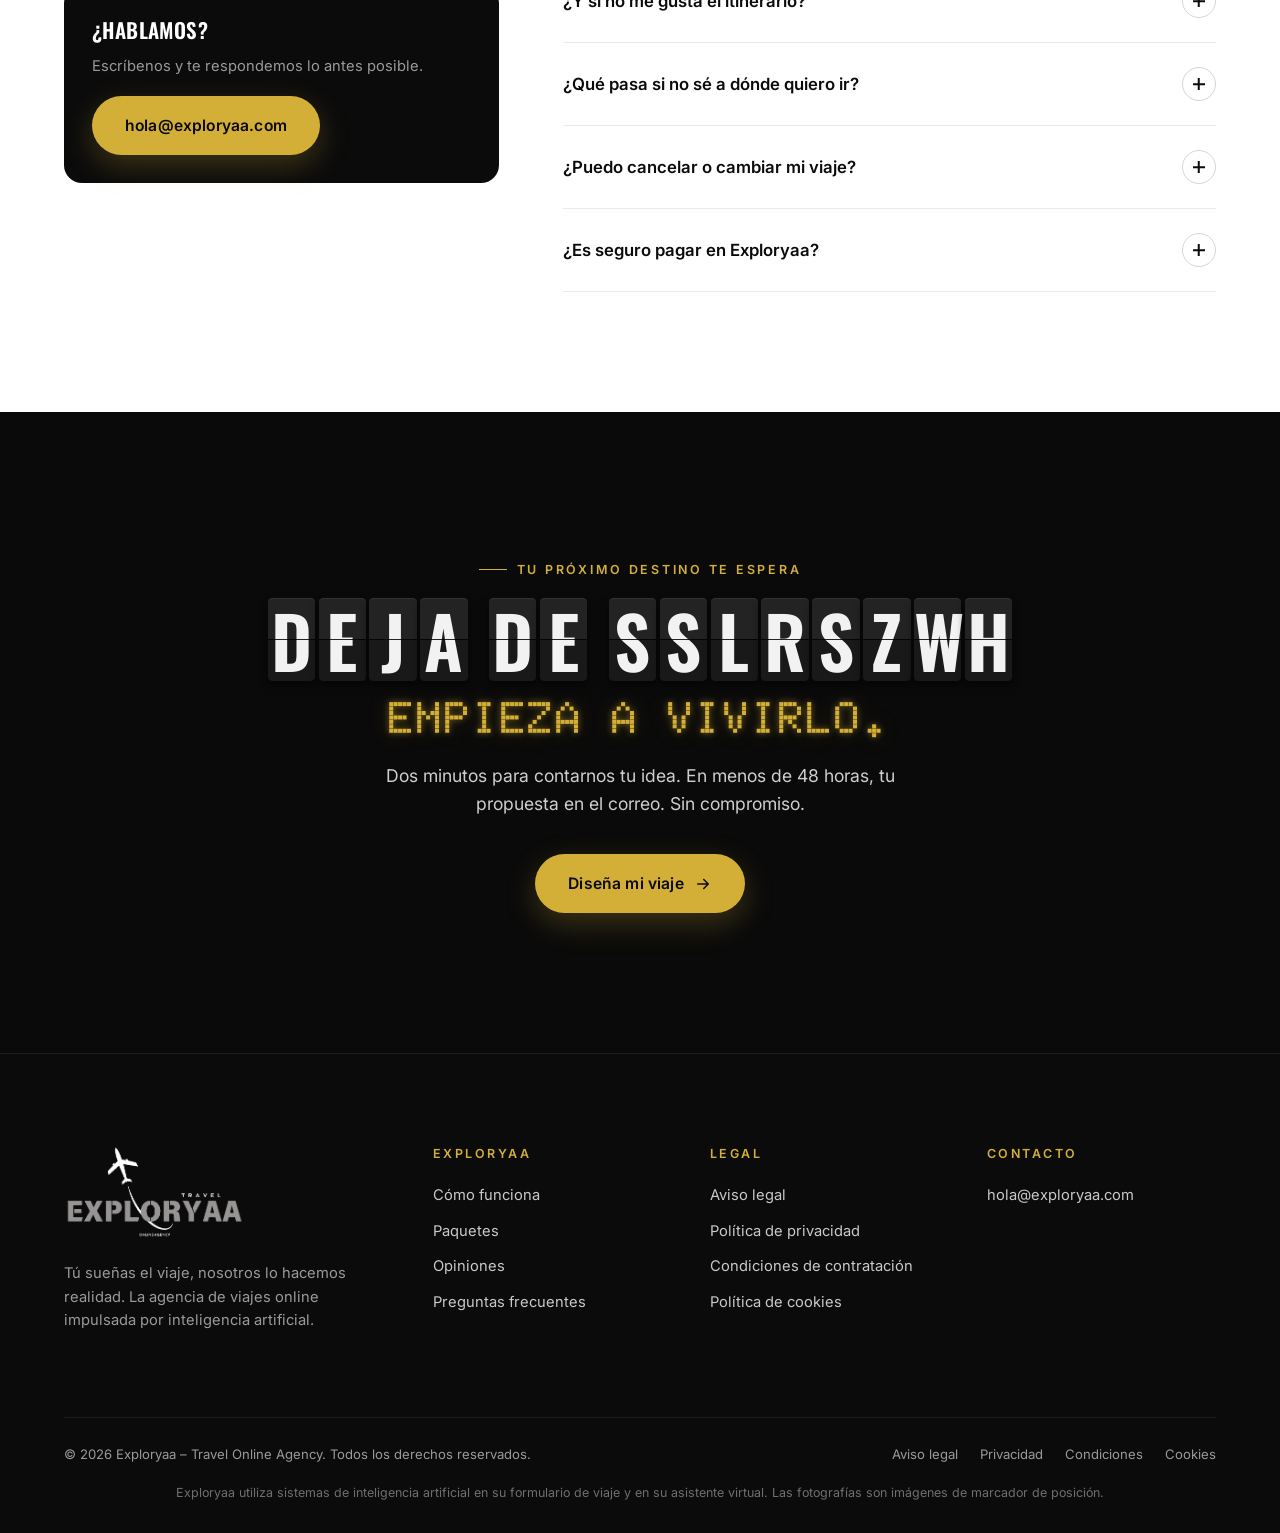
==== commit 69573f0e: "Estilo de panel de aeropuerto: lamas con Oswald y LED con Doto - Títulos en Oswald (letra estrecha d" ====
--- a/web/index.html
+++ b/web/index.html
@@ -22,7 +22,7 @@
   <link rel="preconnect" href="https://fonts.googleapis.com" />
   <link rel="preconnect" href="https://fonts.gstatic.com" crossorigin />
   <link rel="preconnect" href="https://images.unsplash.com" />
-  <link href="https://fonts.googleapis.com/css2?family=B612+Mono:wght@400;700&family=Inter:wght@300;400;500;600;700&display=swap" rel="stylesheet" />
+  <link href="https://fonts.googleapis.com/css2?family=Oswald:wght@500;600;700&family=Doto:wght@800;900&family=Inter:wght@300;400;500;600;700&display=swap" rel="stylesheet" />
   <script type="application/ld+json">
   {
     "@context": "https://schema.org",
@@ -54,7 +54,8 @@
       --radius: 18px;
       --radius-sm: 12px;
       --shadow: 0 20px 60px rgba(0, 0, 0, 0.12);
-      --font-display: "B612 Mono", ui-monospace, "SF Mono", Menlo, Consolas, monospace;
+      --font-display: "Oswald", "Arial Narrow", "Roboto Condensed", sans-serif;
+      --font-led: "Doto", ui-monospace, monospace;
       --font-body: "Inter", system-ui, -apple-system, "Segoe UI", Roboto, sans-serif;
       --header-h: 78px;
       --max: 1200px;
@@ -193,17 +194,17 @@
     }
     .hero__badge b { background: var(--gold); color: var(--black); font-size: 0.7rem; letter-spacing: 0.08em; padding: 4px 9px; border-radius: 999px; }
     .hero h1 {
-      font-family: var(--font-display); font-weight: 700; text-transform: uppercase;
-      font-size: clamp(1.9rem, 4.6vw, 3.9rem); line-height: 1.12; margin-bottom: 26px;
+      font-family: var(--font-display); font-weight: 600; text-transform: uppercase;
+      font-size: clamp(2.5rem, 6.4vw, 5.4rem); line-height: 1.05; margin-bottom: 26px; letter-spacing: 0.01em;
     }
     .hero__content { max-width: 1000px; }
 
     /* Panel de salidas: letras en lamas (split-flap) */
-    .flap { display: flex; flex-wrap: wrap; gap: 0.14em 0.42em; margin-bottom: 0.18em; }
-    .flap__word { display: inline-flex; gap: 0.07em; }
+    .flap { display: flex; flex-wrap: wrap; gap: 0.1em 0.3em; margin-bottom: 0.2em; }
+    .flap__word { display: inline-flex; gap: 0.05em; }
     .flap__c {
       position: relative; display: inline-grid; place-items: center;
-      width: 0.8em; height: 1.18em; border-radius: 0.08em; color: var(--white);
+      width: 0.66em; height: 1.16em; border-radius: 0.06em; color: #F2F2F2; font-weight: 600;
       background: linear-gradient(180deg, #232323 0 50%, #191919 50% 100%);
       box-shadow: inset 0 1px 0 rgba(255,255,255,0.07), 0 0.06em 0.12em rgba(0,0,0,0.6);
     }
@@ -212,6 +213,10 @@
     .flap__c.flip { animation: flapFlip .08s linear; }
     @keyframes flapFlip { 0% { transform: scaleY(1); } 50% { transform: scaleY(0.82); filter: brightness(1.4); } 100% { transform: scaleY(1); } }
     .hero h1 em { font-style: normal; color: var(--gold); }
+    /* Panel LED de puntos (como los letreros de "Departures") */
+    .led { font-family: var(--font-led); font-weight: 900; color: var(--gold); text-transform: uppercase; letter-spacing: 0.02em;
+      text-shadow: 0 0 6px rgba(212,175,55,0.55), 0 0 22px rgba(212,175,55,0.25); }
+    .hero h1 em.led { display: block; font-size: 0.66em; line-height: 1.15; }
     .hero p.lead { font-size: clamp(1.05rem, 1.6vw, 1.25rem); color: #d0d0d0; max-width: 600px; margin-bottom: 40px; font-weight: 300; }
     .hero__actions { display: flex; flex-wrap: wrap; gap: 16px; align-items: center; }
     .hero__stats { display: flex; flex-wrap: wrap; gap: 48px; margin-top: 64px; }
@@ -594,16 +599,19 @@
     .reveal.visible { opacity: 1; transform: none; }
     .reveal.d1 { transition-delay: .1s; } .reveal.d2 { transition-delay: .2s; } .reveal.d3 { transition-delay: .3s; } .reveal.d4 { transition-delay: .4s; }
 
-    /* Tipografía de panel de vuelos (B612 Mono): títulos en mayúsculas, énfasis en dorado */
+    /* Tipografía de panel de vuelos: Oswald (lamas) + Doto (LED) */
     h1 em, h2 em, .section-title em { font-style: normal; }
-    .section-title { text-transform: uppercase; font-weight: 700; font-size: clamp(1.55rem, 3.3vw, 2.5rem); letter-spacing: 0; line-height: 1.2; }
-    .final-cta h2 { text-transform: uppercase; font-weight: 700; font-size: clamp(1.7rem, 4vw, 3rem); }
-    .step h3, .pkg h3, .faq-contact h4, .extras h4, .trip-summary h3, .form-success h3 { font-weight: 700; letter-spacing: -0.01em; }
-    .pkg h3 { font-size: 1.3rem; }
+    .section-title { text-transform: uppercase; font-weight: 600; font-size: clamp(2.1rem, 4.6vw, 3.6rem); letter-spacing: 0.01em; line-height: 1.08; }
+    .final-cta h2 { text-transform: uppercase; font-weight: 600; font-size: clamp(2.4rem, 5.6vw, 4.6rem); letter-spacing: 0.01em; line-height: 1.05; }
+    .final-cta h2 em.led { display: block; font-size: 0.62em; margin-top: 0.15em; }
+    .final-cta h2 .flap { justify-content: center; }
+    .step h3, .pkg h3, .faq-contact h4, .extras h4, .trip-summary h3, .form-success h3, .fieldset-title { font-weight: 600; letter-spacing: 0.02em; text-transform: uppercase; }
+    .pkg h3 { font-size: 1.6rem; }
     .pkg__price { flex-wrap: wrap; }
-    .pkg__price strong { font-size: clamp(1.7rem, 2.3vw, 2.1rem); white-space: nowrap; letter-spacing: -0.06em; }
-    .hero__stats div strong { letter-spacing: -0.05em; }
-    .pkg__price strong, .hero__stats div strong, .trip-summary__price strong, .summary strong { font-weight: 700; letter-spacing: -0.02em; }
+    .pkg__price strong { font-size: 2.6rem; white-space: nowrap; font-weight: 600; letter-spacing: 0; }
+    .hero__stats div strong, .trip-summary__price strong, .summary strong { font-family: var(--font-led); font-weight: 900; letter-spacing: 0.02em;
+      text-shadow: 0 0 6px rgba(212,175,55,0.5), 0 0 18px rgba(212,175,55,0.2); text-transform: uppercase; }
+    .hero__stats div strong { font-size: 2.1rem; }
 
     /* =========================================================
        BANNER DE COOKIES
@@ -744,7 +752,7 @@
       <div class="container">
         <div class="hero__content">
           <div class="hero__badge reveal"><b>IA</b> Agencia de viajes online 100% impulsada por inteligencia artificial</div>
-          <h1 class="reveal d1"><span class="flap" id="flap" data-text="Tú sueñas el viaje,">Tú sueñas el viaje,</span><em>nosotros lo hacemos realidad.</em></h1>
+          <h1 class="reveal d1"><span class="flap" data-text="Tú sueñas el viaje,">Tú sueñas el viaje,</span><em class="led">nosotros lo hacemos realidad.</em></h1>
           <p class="lead reveal d2">Cuéntanos tu idea y en menos de 48 horas recibirás en tu correo una propuesta con vuelos, alojamiento, experiencias y un itinerario hecho solo para ti. Sin buscar. Sin comparar. Y solo pagas si te convence.</p>
           <div class="hero__actions reveal d3">
             <a href="#disena" class="btn btn--gold">Diseña mi viaje <svg><use href="#i-arrow"/></svg></a>
@@ -1285,7 +1293,7 @@
       <div class="final-cta__bg" role="img" aria-label="Ala de avión sobre las nubes (foto de ejemplo)"></div>
       <div class="container">
         <span class="eyebrow reveal">Tu próximo destino te espera</span>
-        <h2 class="reveal d1">Deja de soñarlo.<br/><em>Empieza a vivirlo.</em></h2>
+        <h2 class="reveal d1"><span class="flap" data-text="Deja de soñarlo.">Deja de soñarlo.</span><em class="led">Empieza a vivirlo.</em></h2>
         <p class="reveal d2">Dos minutos para contarnos tu idea. En menos de 48 horas, tu propuesta en el correo. Sin compromiso.</p>
         <a href="#disena" class="btn btn--gold reveal d3">Diseña mi viaje <svg><use href="#i-arrow"/></svg></a>
       </div>
@@ -1503,12 +1511,11 @@
         motion.appendChild(mpath); g.appendChild(motion); flightSvg.appendChild(g);
       }
 
-      /* ---------- Titular en lamas de panel de salidas ---------- */
-      const flap = $("#flap");
-      if (flap) {
+      /* ---------- Titulares en lamas de panel de salidas ---------- */
+      const quieto = window.matchMedia("(prefers-reduced-motion: reduce)").matches;
+      const ABC = "ABCDEFGHIJKLMNÑOPQRSTUVWXYZ0123456789";
+      function montarLamas(flap) {
         const texto = flap.dataset.text.toUpperCase();
-        const quieto = window.matchMedia("(prefers-reduced-motion: reduce)").matches;
-        const ABC = "ABCDEFGHIJKLMNÑOPQRSTUVWXYZ0123456789";
         flap.textContent = "";
         const sr = document.createElement("span");
         sr.className = "sr-only"; sr.textContent = flap.dataset.text + " ";
@@ -1524,17 +1531,24 @@
           });
           flap.appendChild(w);
         });
-        if (!quieto) {
-          celdas.forEach(({ c, ch }, i) => {
-            let vueltas = 6 + i + Math.floor(Math.random() * 6);
-            setTimeout(function girar() {
-              c.classList.remove("flip"); void c.offsetWidth; c.classList.add("flip");
-              if (vueltas-- > 0) { c.textContent = ABC[Math.floor(Math.random() * ABC.length)]; setTimeout(girar, 70); }
-              else c.textContent = ch;
-            }, 350 + i * 25);
-          });
-        }
+        return () => celdas.forEach(({ c, ch }, i) => {
+          let vueltas = 6 + i + Math.floor(Math.random() * 6);
+          setTimeout(function girar() {
+            c.classList.remove("flip"); void c.offsetWidth; c.classList.add("flip");
+            if (vueltas-- > 0) { c.textContent = ABC[Math.floor(Math.random() * ABC.length)]; setTimeout(girar, 70); }
+            else c.textContent = ch;
+          }, 350 + i * 25);
+        });
       }
+      $$(".flap[data-text]").forEach(flap => {
+        const girar = montarLamas(flap);
+        if (quieto) return;
+        if (!("IntersectionObserver" in window)) { girar(); return; }
+        const obs = new IntersectionObserver(es => {
+          if (es.some(e => e.isIntersecting)) { obs.disconnect(); girar(); }
+        }, { threshold: 0.4 });
+        obs.observe(flap);
+      });
 
       /* ---------- FAQ ---------- */
       $$(".faq-item").forEach(item => {
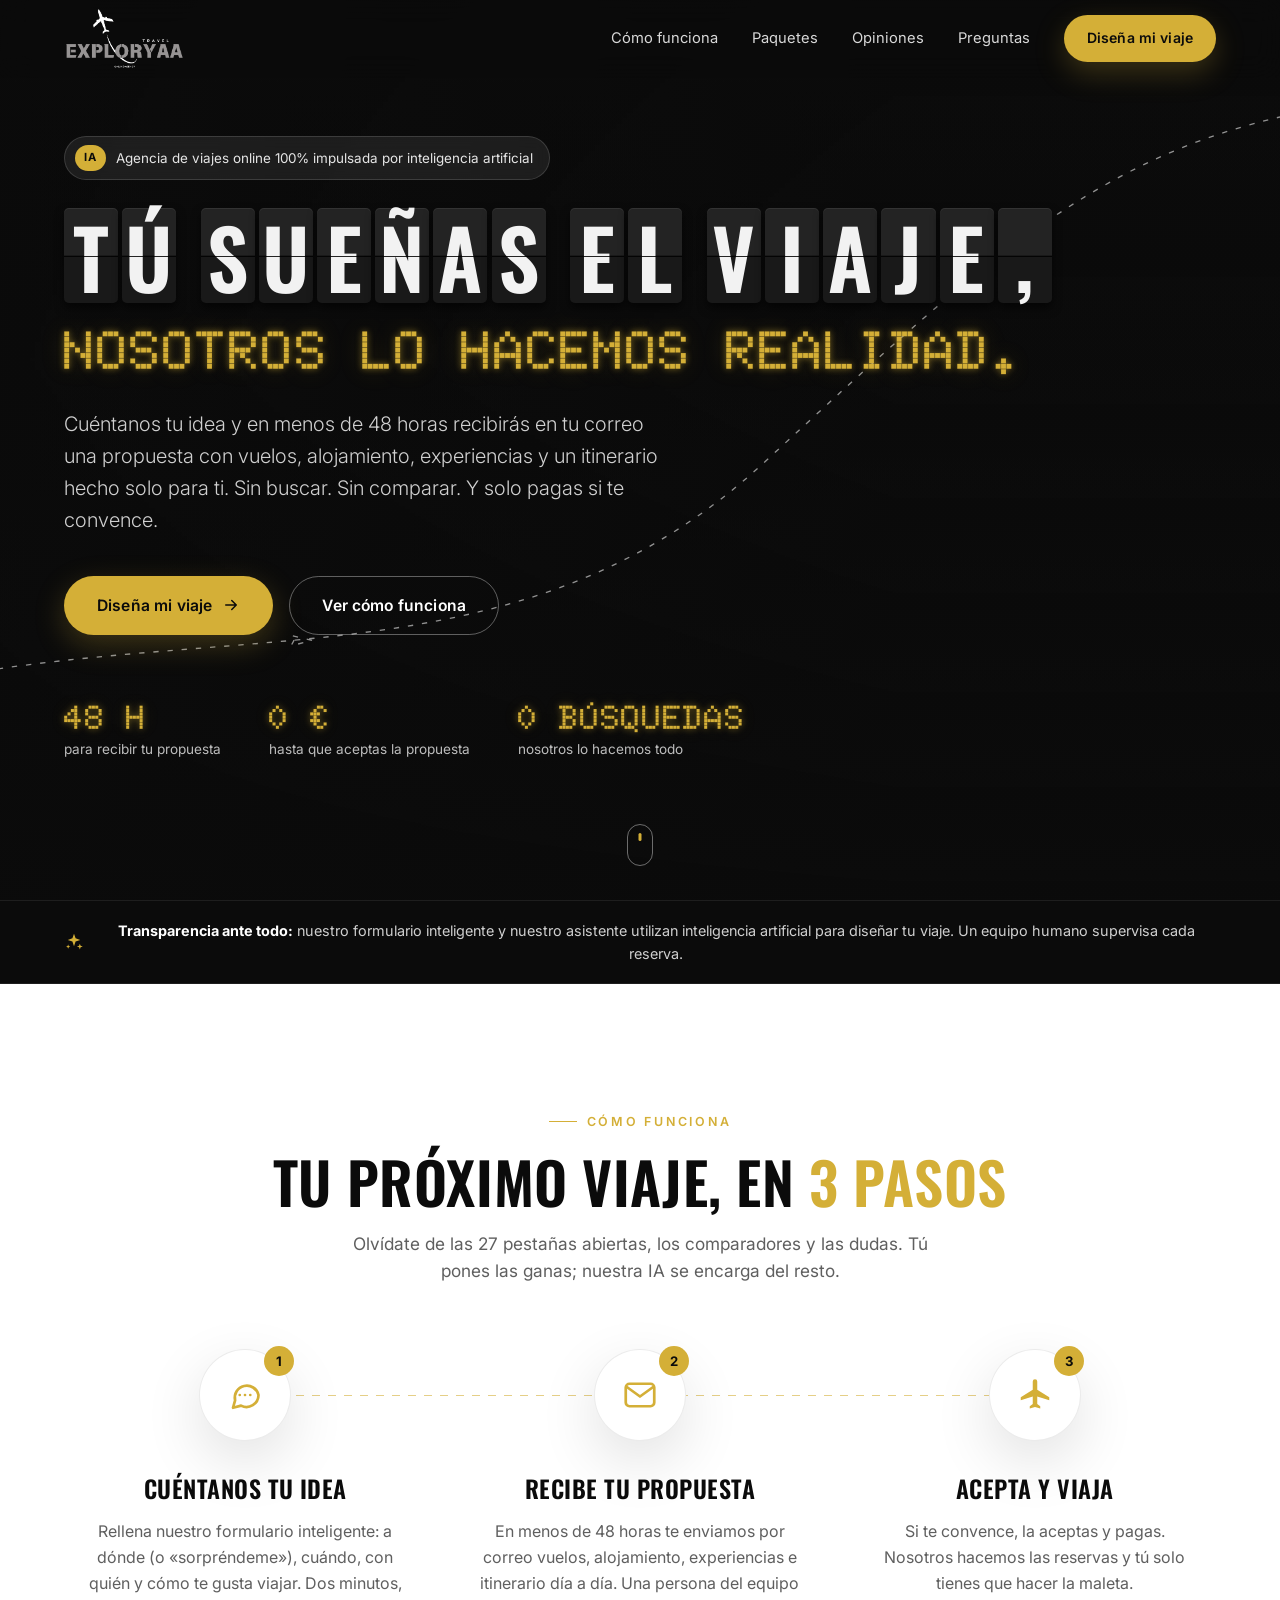
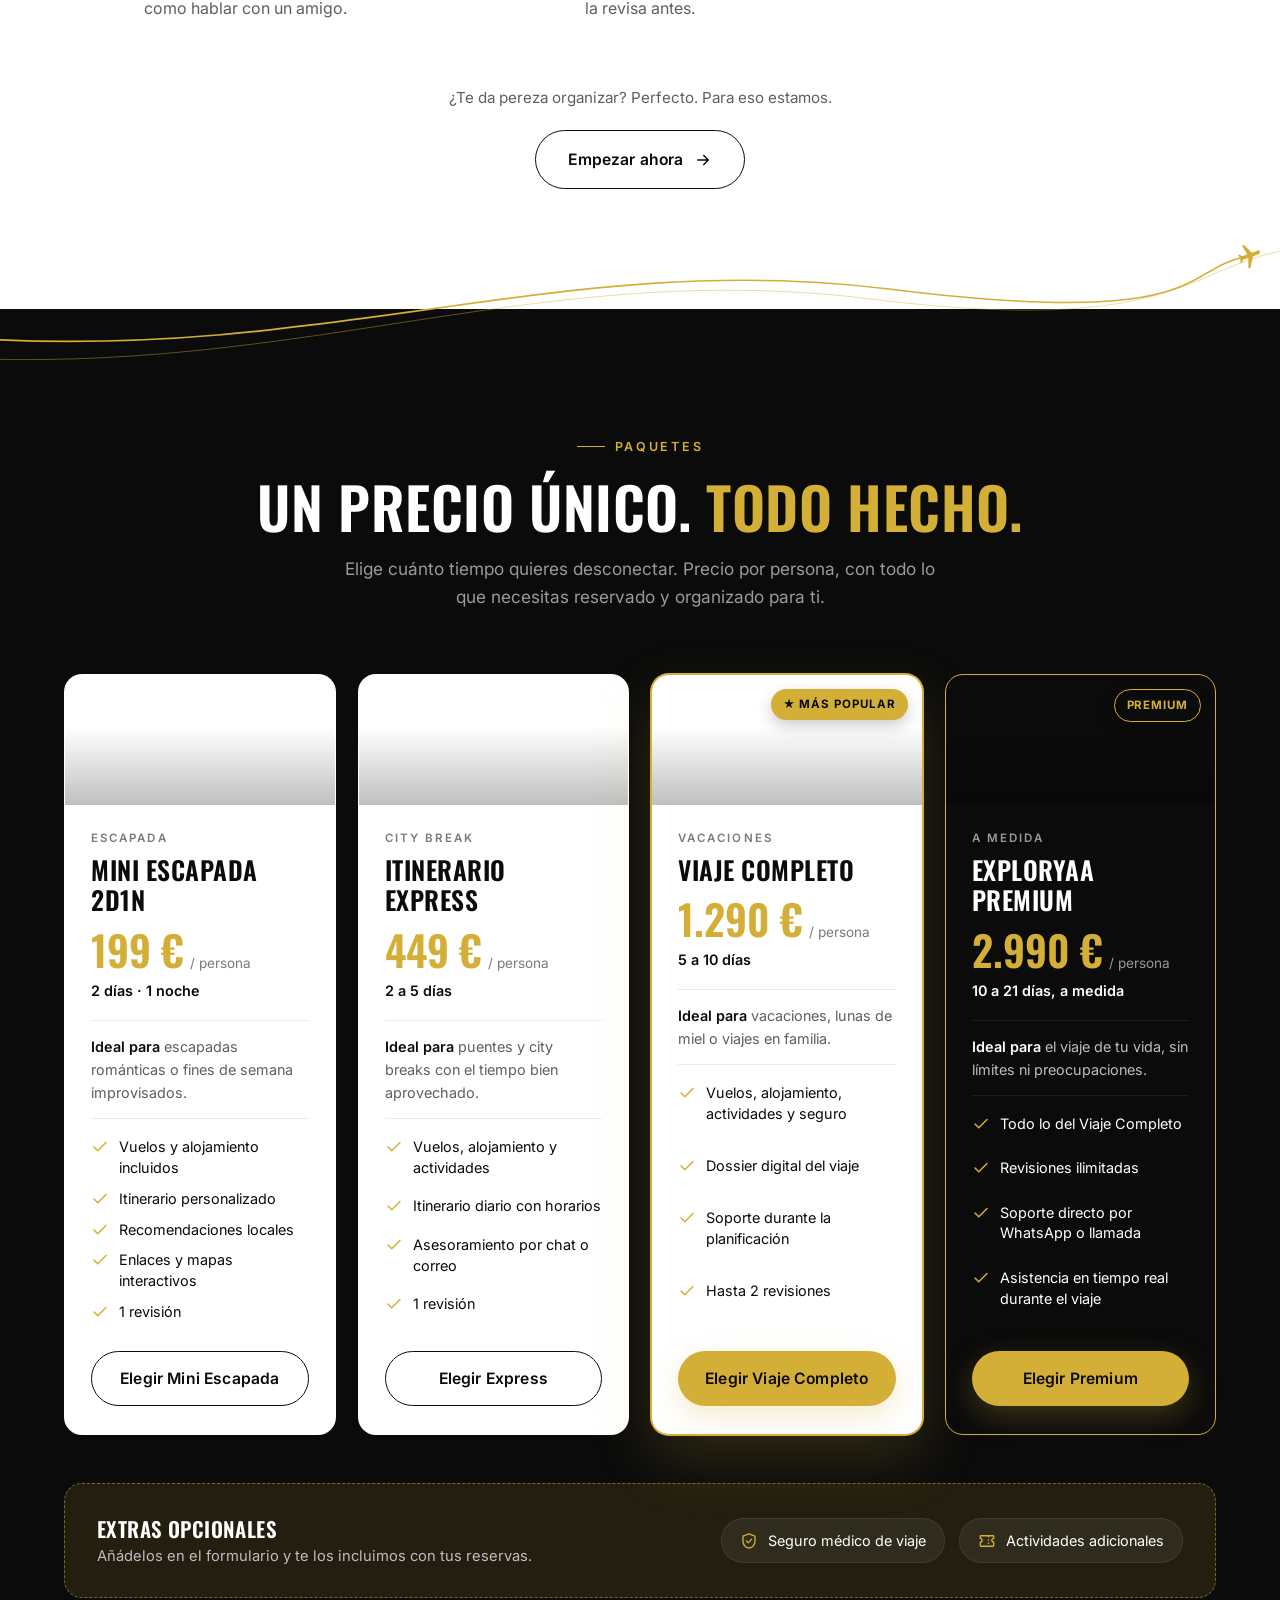
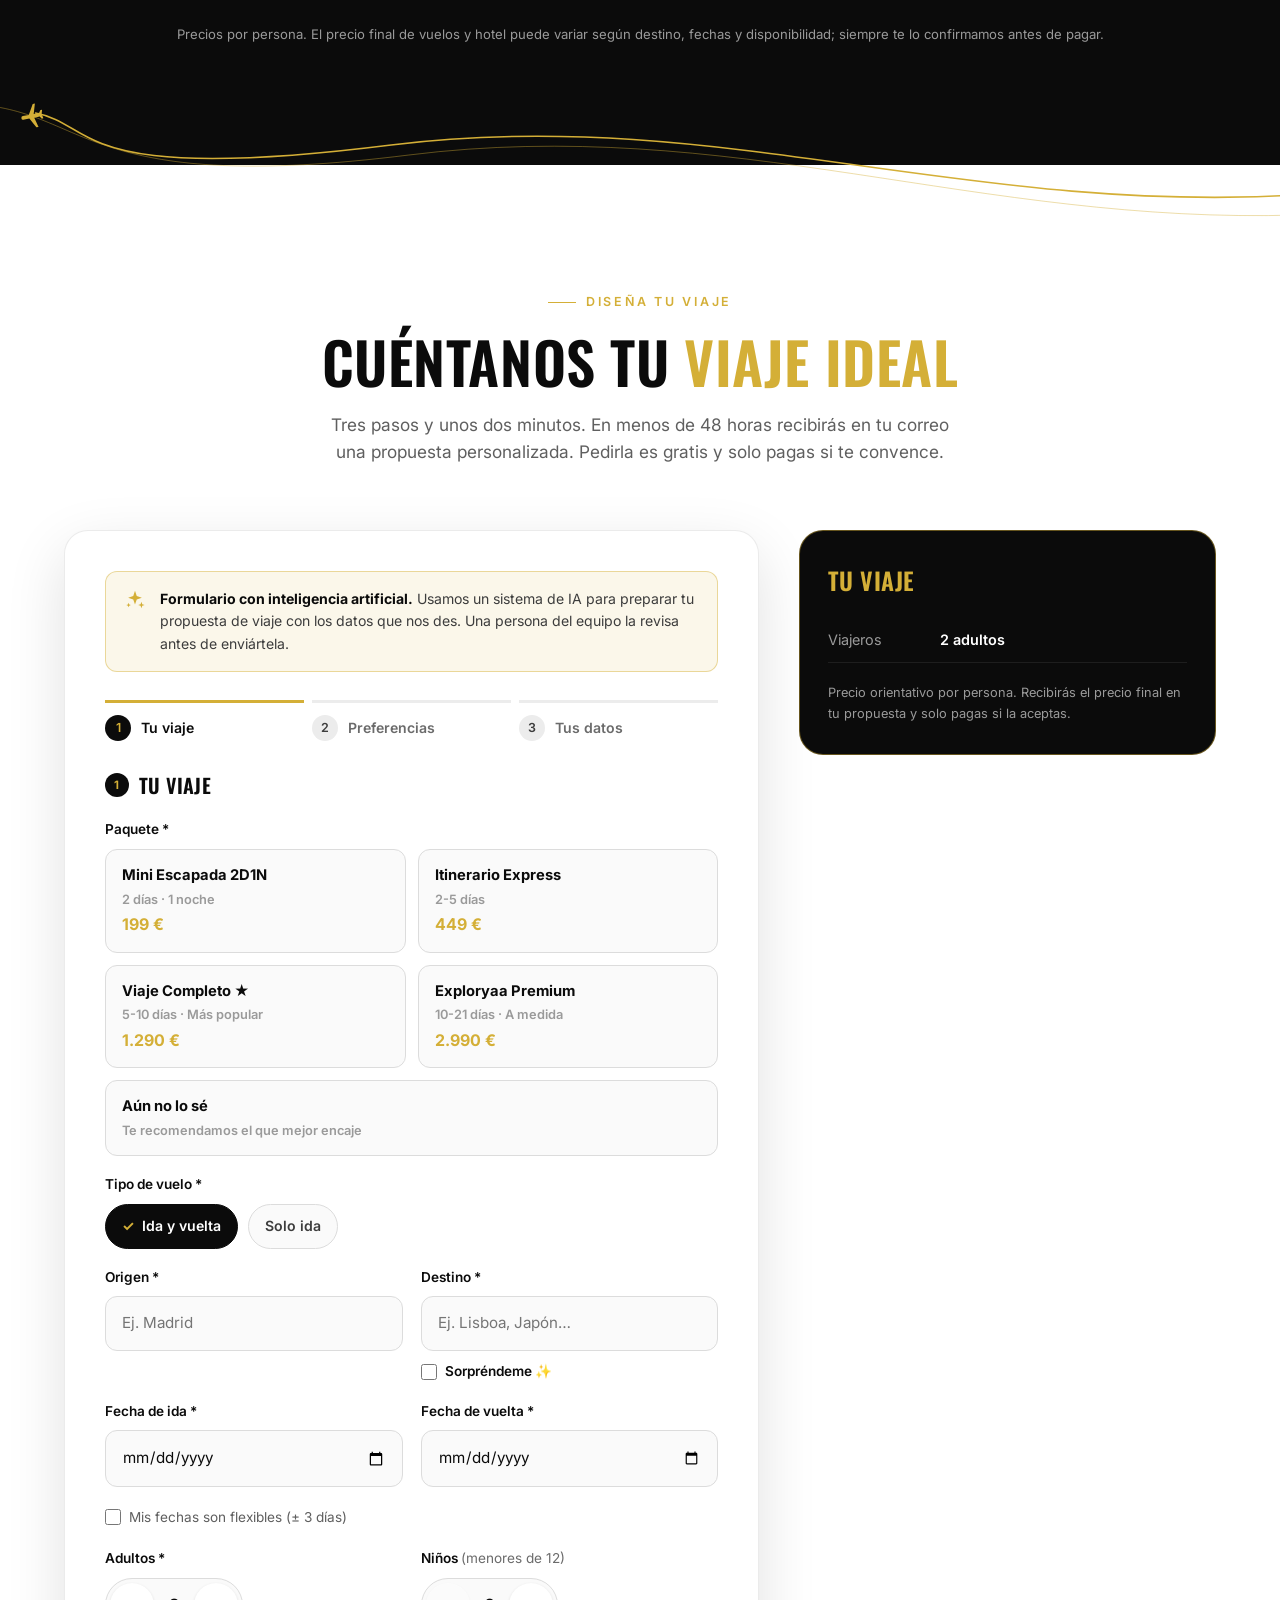
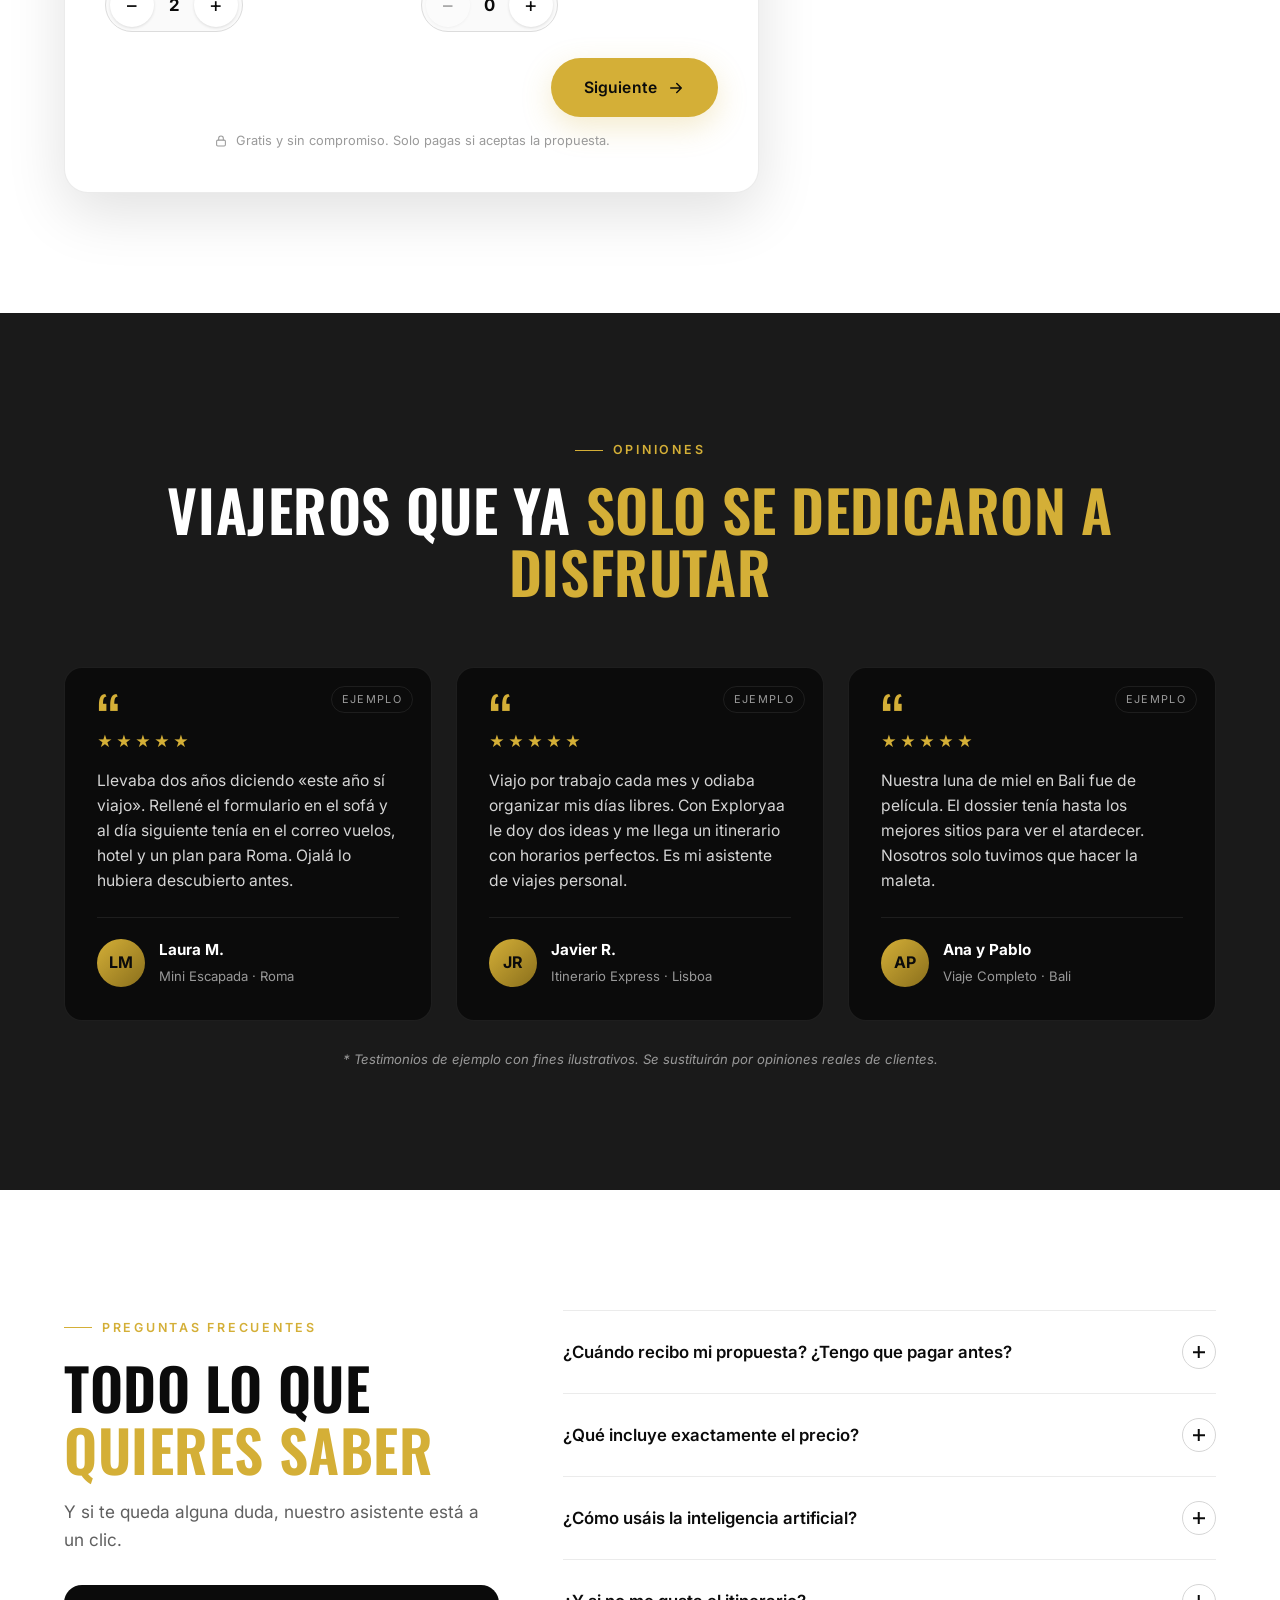
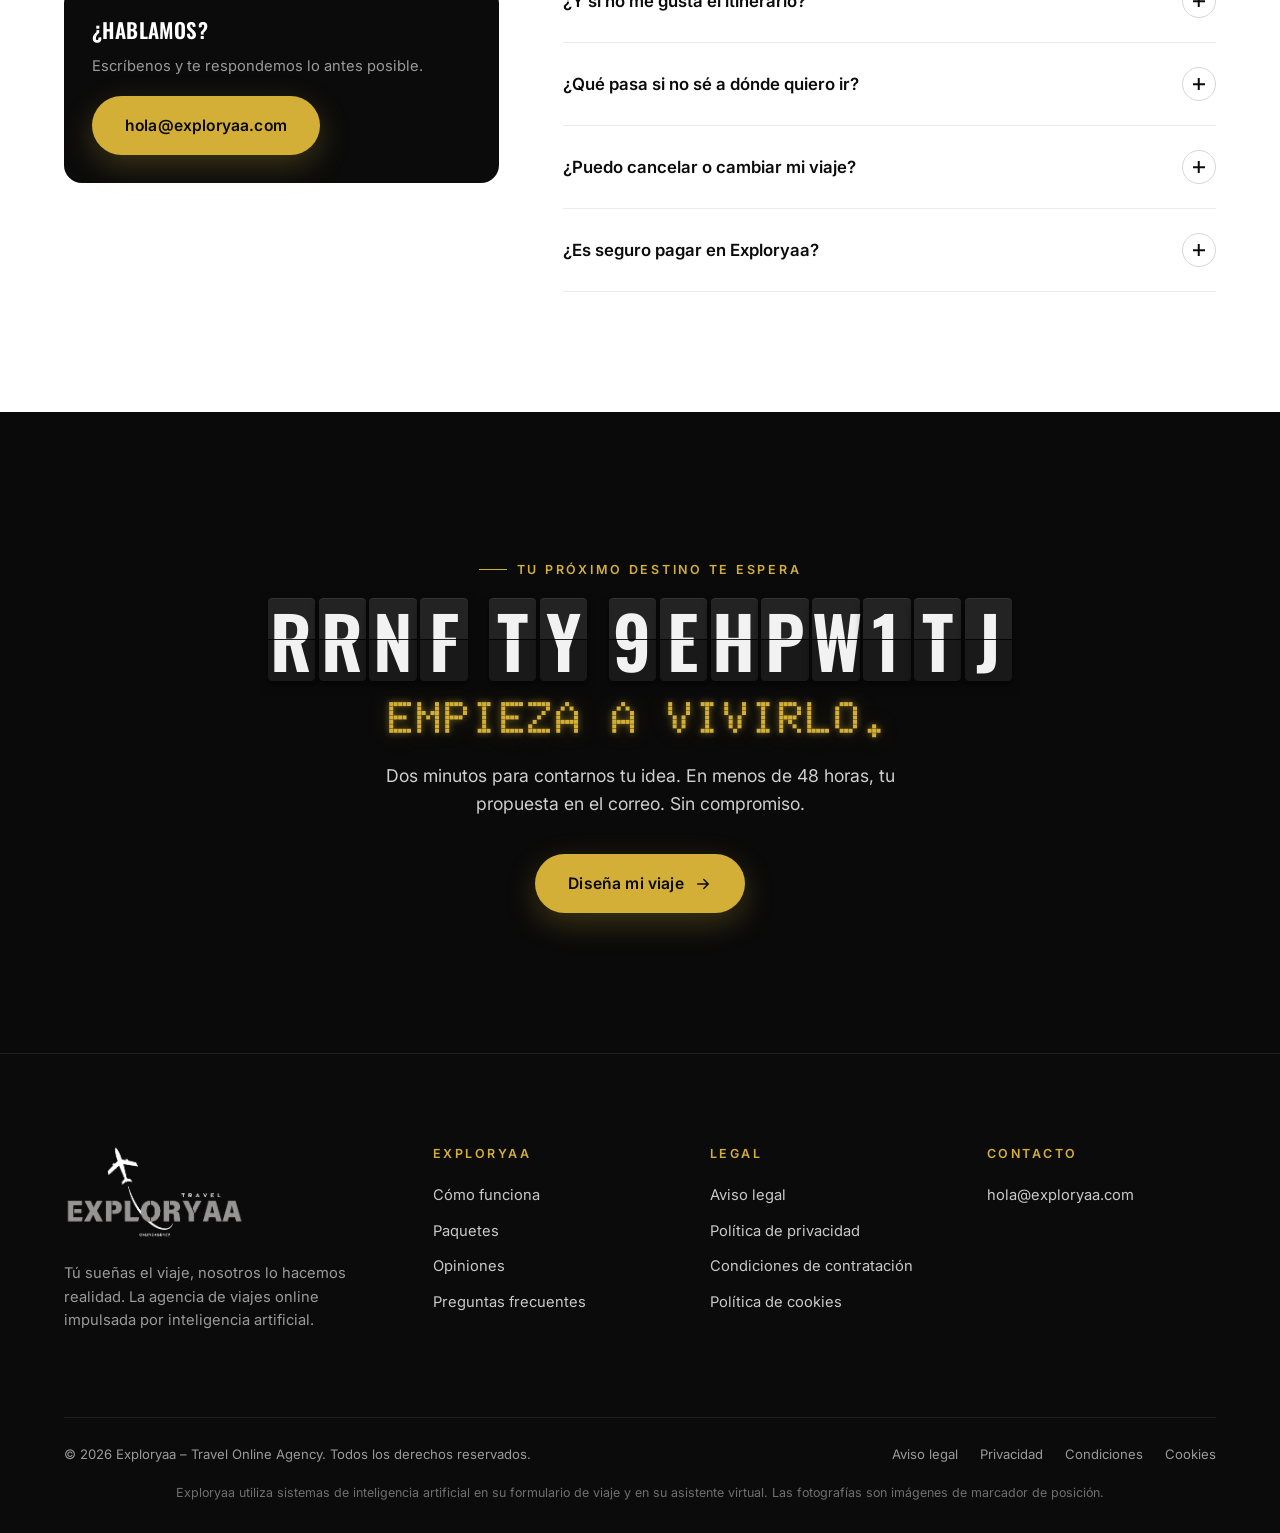
==== commit fe162a0a: "Merge remote-tracking branch 'origin/claude/peaceful-gates-sept1z' into claude/great-allen-86jlub" ====
--- a/web/index.html
+++ b/web/index.html
@@ -345,6 +345,13 @@
     .stepper li.active span { background: var(--black); color: var(--gold); }
     .stepper li.done { color: var(--black); border-top-color: var(--black); }
     .stepper li.done span { background: var(--gold); color: var(--black); }
+    .email-sugerencia { margin-top: 2px; padding: 12px 14px; border-radius: var(--radius-sm); background: #FBF7EA; border: 1px solid rgba(212,175,55,0.55); font-size: 0.88rem; color: #3d3d3d; }
+    .email-sugerencia strong { color: var(--black); overflow-wrap: anywhere; }
+    .email-sugerencia div { display: flex; flex-wrap: wrap; gap: 8px; margin-top: 10px; }
+    .btn-mini { min-height: 44px; padding: 0 16px; border-radius: 999px; border: 1px solid #cfcfcf; background: var(--white); color: var(--black); font-weight: 600; font-size: 0.85rem; cursor: pointer; }
+    .btn-mini:hover { border-color: var(--black); }
+    .btn-mini--si { background: var(--black); border-color: var(--black); color: var(--gold); }
+    .btn-mini--si:hover { background: #2a2a2a; }
     .form-error { background: #FDECEA; border: 1px solid #F5C2BD; color: #8A1F13; padding: 12px 16px; border-radius: var(--radius-sm); margin-bottom: 20px; font-size: 0.9rem; }
     .field .opt, .field label .opt { font-weight: 400; color: #6b6b6b; }
     .inline-check--field { margin: -4px 0 20px; }
@@ -1130,6 +1137,13 @@
                     <label for="email">Email *</label>
                     <input type="email" id="email" name="email" autocomplete="email" maxlength="150" placeholder="tu@correo.com" />
                     <span class="error">Escribe un email válido: ahí te enviaremos la propuesta.</span>
+                    <div class="email-sugerencia" id="emailSugerencia" role="status" hidden>
+                      <p>¿Quisiste decir <strong id="emailSugerido"></strong>?</p>
+                      <div>
+                        <button type="button" class="btn-mini btn-mini--si" id="emailCorregir">Sí, corregir</button>
+                        <button type="button" class="btn-mini" id="emailMantener">No, está bien</button>
+                      </div>
+                    </div>
                   </div>
                 </div>
                 <div class="grid-2">
@@ -1766,6 +1780,11 @@
           ok = marcar(campo("#nombre"), !f.nombre.trim()) && ok;
           ok = marcar(campo("#email"), !/^[^\s@]+@[^\s@]+\.[^\s@]{2,}$/.test(f.email.trim())) && ok;
           ok = marcar($("#campoConsent"), !f.consentimiento) && ok;
+          if (ok && revisarEmail()) {
+            mostrarError("Revisa tu email antes de enviar: es donde recibirás la propuesta.");
+            $("#emailCorregir").focus();
+            return false;
+          }
         }
         if (!ok) {
           mostrarError("Revisa los campos marcados en rojo para continuar.");
@@ -1781,6 +1800,56 @@
       $$('input[type="checkbox"], input[type="radio"]', form).forEach(el => el.addEventListener("change", () => {
         const f = el.closest(".field"); if (f) f.classList.remove("invalid");
       }));
+
+      /* ---------- Erratas en el email (gmial.com → gmail.com) ---------- */
+      const DOMINIOS = ["gmail.com", "hotmail.com", "hotmail.es", "outlook.com", "outlook.es", "live.com",
+        "yahoo.com", "yahoo.es", "icloud.com", "me.com", "msn.com", "protonmail.com", "proton.me", "telefonica.net"];
+      const distancia = (a, b) => {
+        const d = Array.from({ length: a.length + 1 }, (_, i) => [i, ...Array(b.length).fill(0)]);
+        for (let j = 1; j <= b.length; j++) d[0][j] = j;
+        for (let i = 1; i <= a.length; i++) for (let j = 1; j <= b.length; j++) {
+          d[i][j] = Math.min(d[i - 1][j] + 1, d[i][j - 1] + 1, d[i - 1][j - 1] + (a[i - 1] === b[j - 1] ? 0 : 1));
+          if (i > 1 && j > 1 && a[i - 1] === b[j - 2] && a[i - 2] === b[j - 1]) d[i][j] = Math.min(d[i][j], d[i - 2][j - 2] + 1);
+        }
+        return d[a.length][b.length];
+      };
+      function sugerirEmail(email) {
+        const m = email.trim().toLowerCase().match(/^([^\s@]+)@([^\s@]+)$/);
+        if (!m || DOMINIOS.includes(m[2])) return "";
+        let mejor = "", min = 3;
+        for (const dom of DOMINIOS) {
+          const dist = distancia(m[2], dom);
+          if (dist < min) { min = dist; mejor = dom; }
+        }
+        // Solo si se parece mucho (1 error, o 2 en dominios largos)
+        if (!mejor || min > (mejor.length >= 9 ? 2 : 1)) return "";
+        return `${m[1]}@${mejor}`;
+      }
+      const emailInput = $("#email"), cajaSugerencia = $("#emailSugerencia");
+      let emailRevisado = "";  // email que el cliente ya confirmó como correcto
+      function revisarEmail() {
+        const v = emailInput.value.trim();
+        const sug = v && v.toLowerCase() !== emailRevisado ? sugerirEmail(v) : "";
+        $("#emailSugerido").textContent = sug;
+        cajaSugerencia.hidden = !sug;
+        return sug;
+      }
+      // Se revisa mientras escribe (tras una pausa), no al salir del campo:
+      // así la sugerencia no mueve la casilla de privacidad justo cuando se va a pulsar.
+      let esperaEmail;
+      emailInput.addEventListener("input", () => {
+        clearTimeout(esperaEmail);
+        if (!cajaSugerencia.hidden) revisarEmail();
+        esperaEmail = setTimeout(revisarEmail, 700);
+      });
+      $("#emailCorregir").addEventListener("click", () => {
+        emailInput.value = $("#emailSugerido").textContent;
+        cajaSugerencia.hidden = true; ocultarError(); emailInput.focus(); actualizarResumen();
+      });
+      $("#emailMantener").addEventListener("click", () => {
+        emailRevisado = emailInput.value.trim().toLowerCase();
+        cajaSugerencia.hidden = true; ocultarError(); emailInput.focus();
+      });
 
       function mostrarError(msg) { errorBox.textContent = msg; errorBox.hidden = false; }
       function ocultarError() { errorBox.hidden = true; errorBox.textContent = ""; }
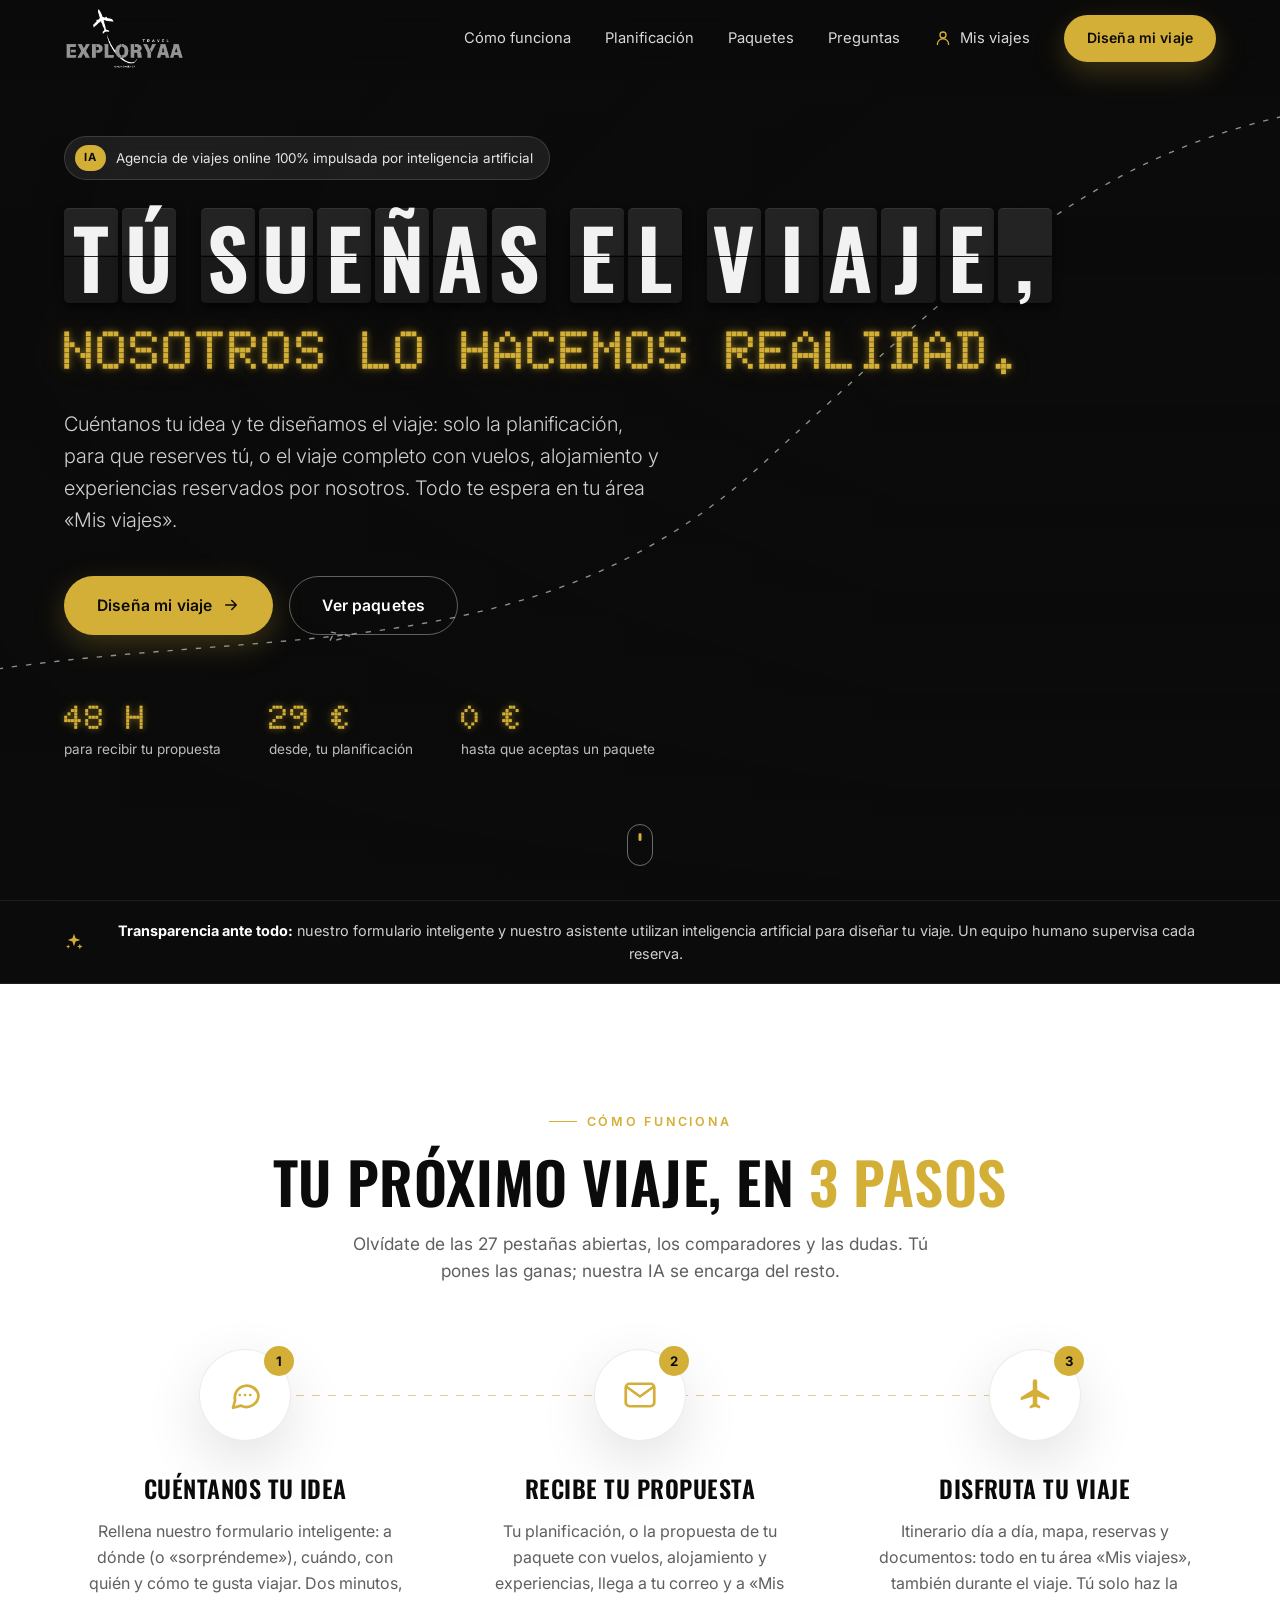
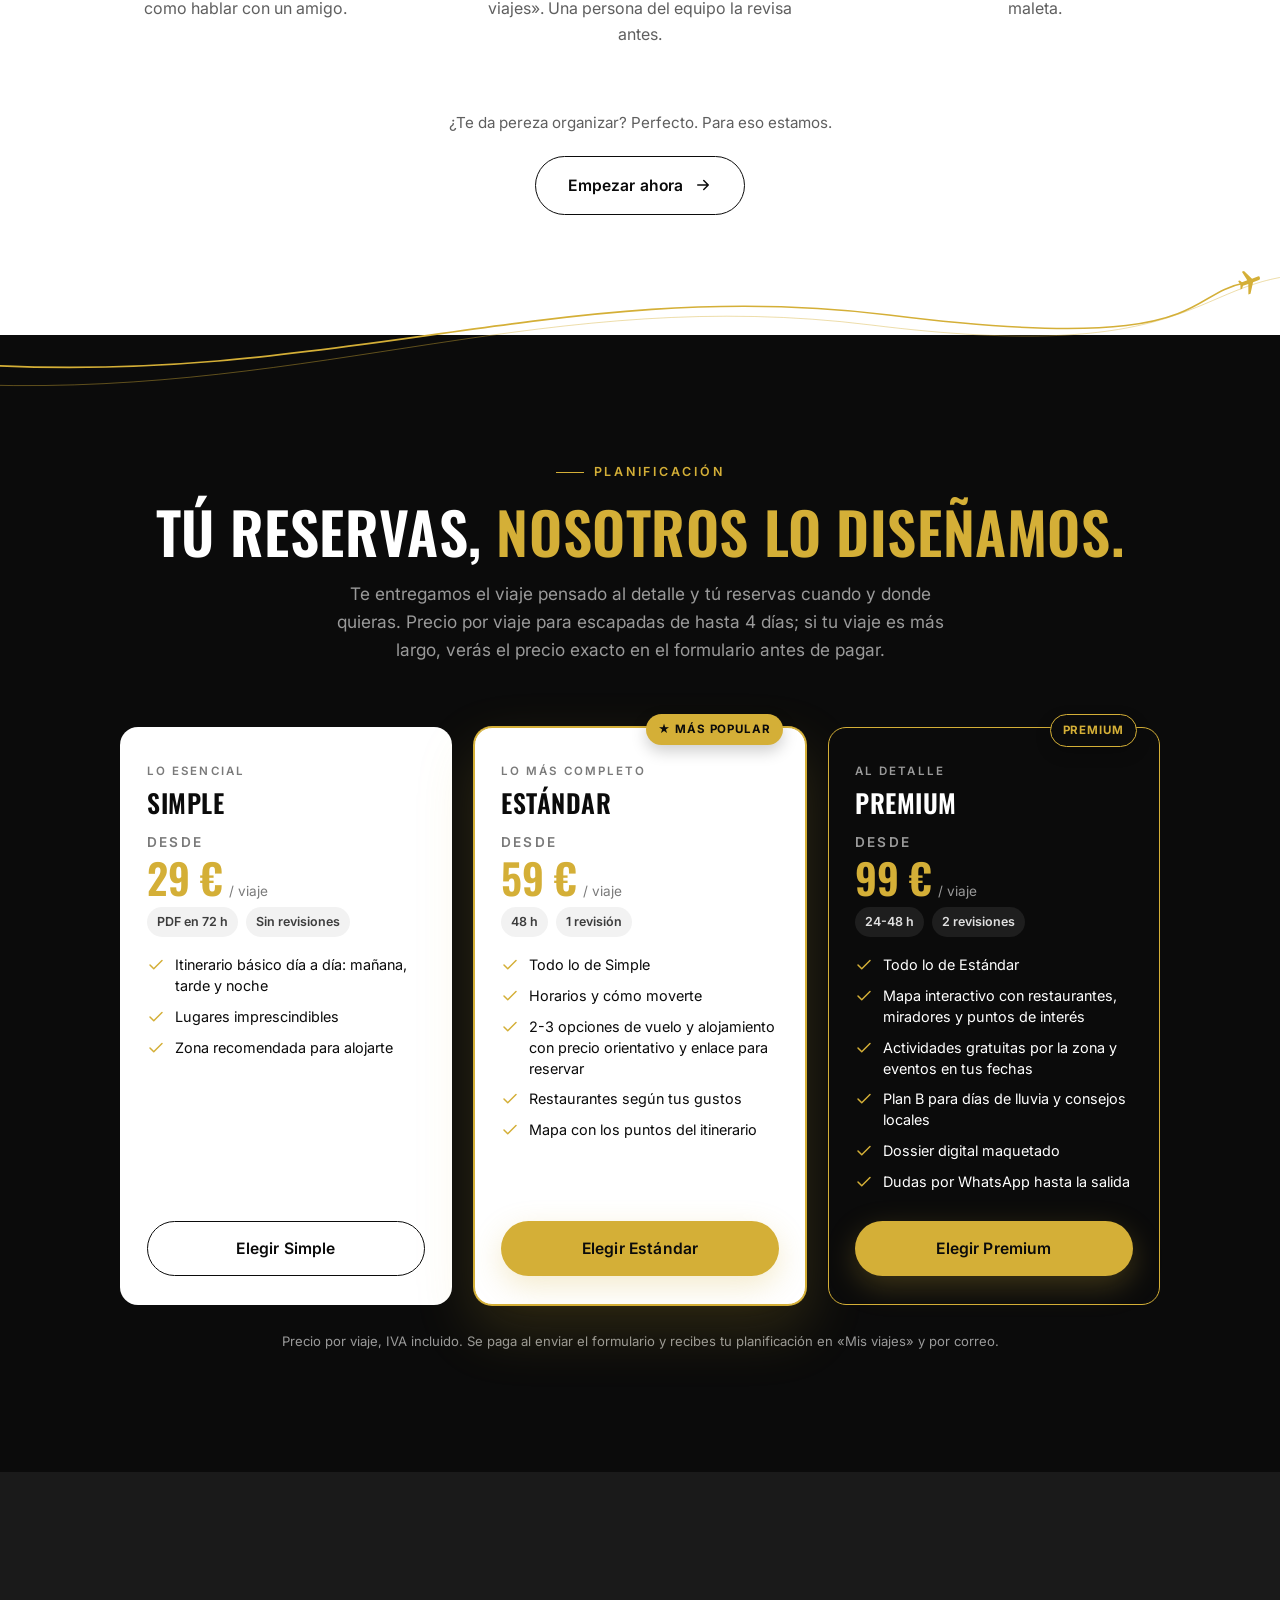
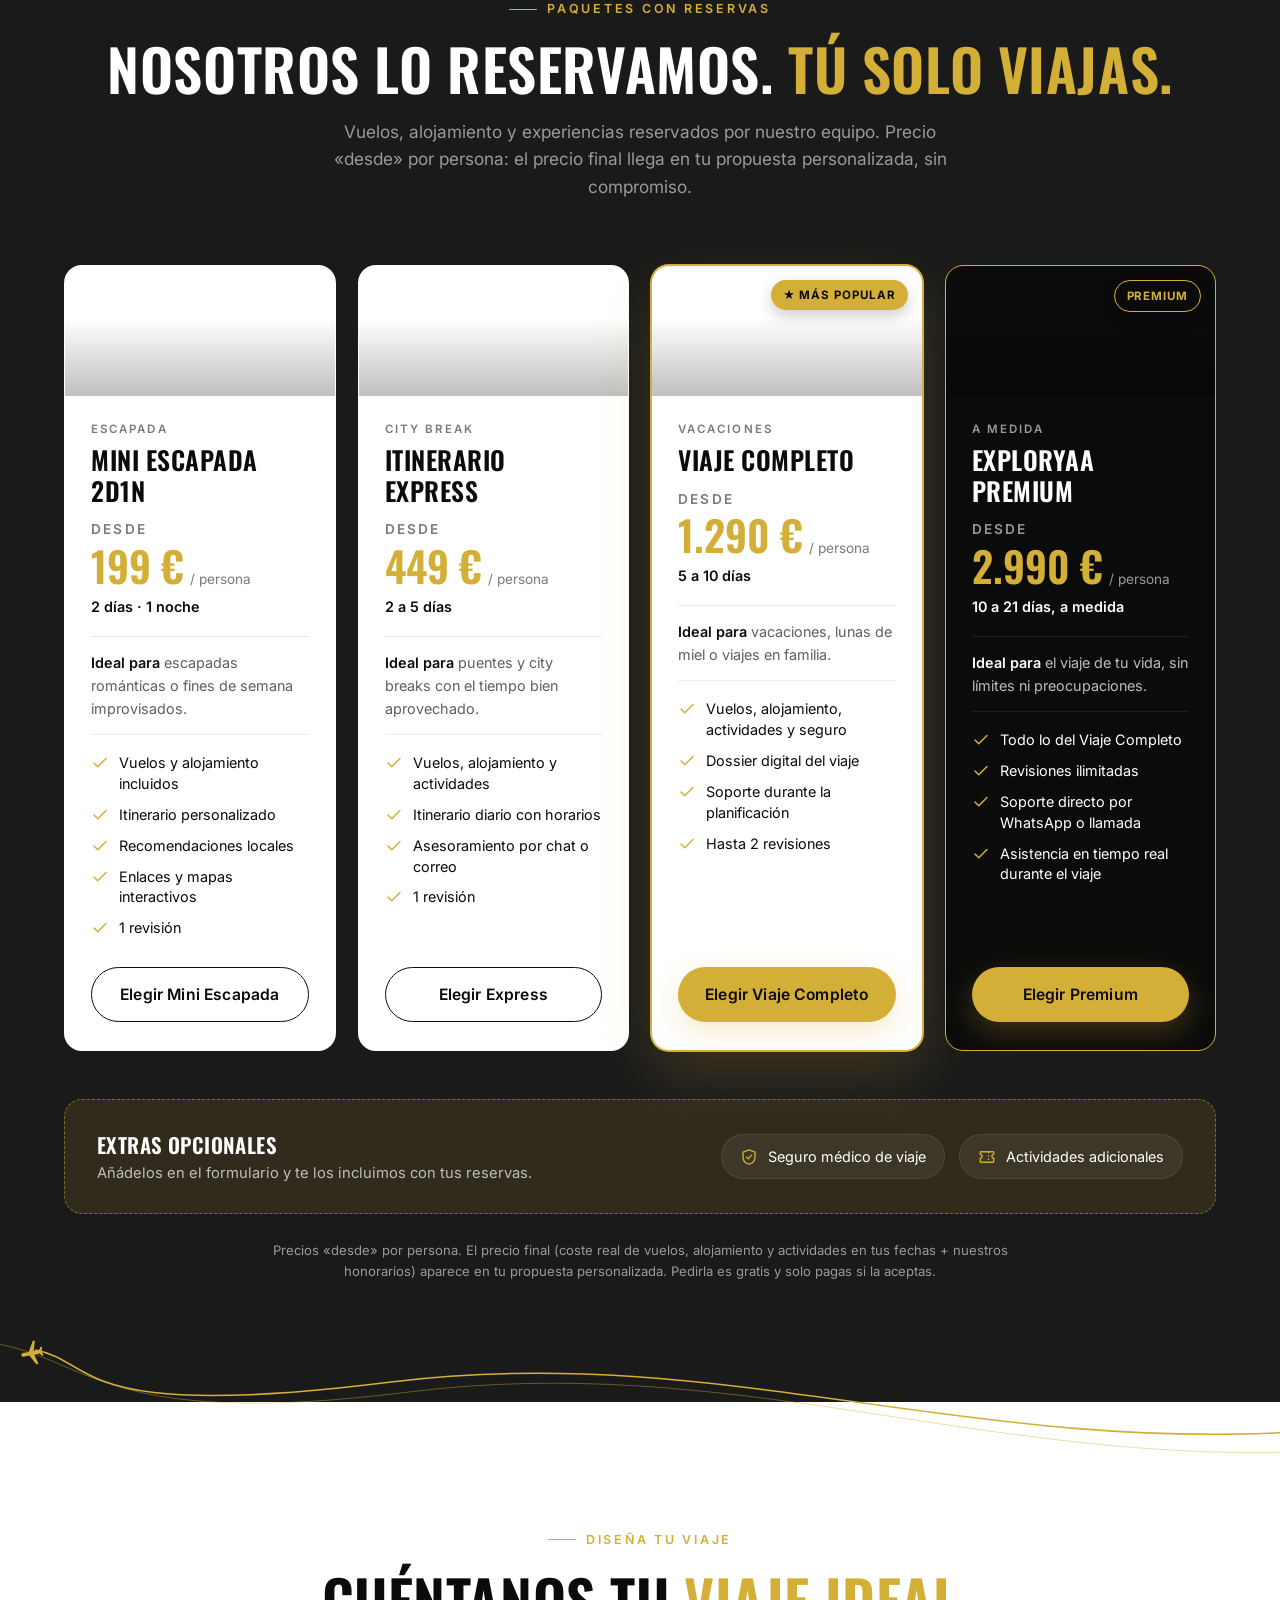
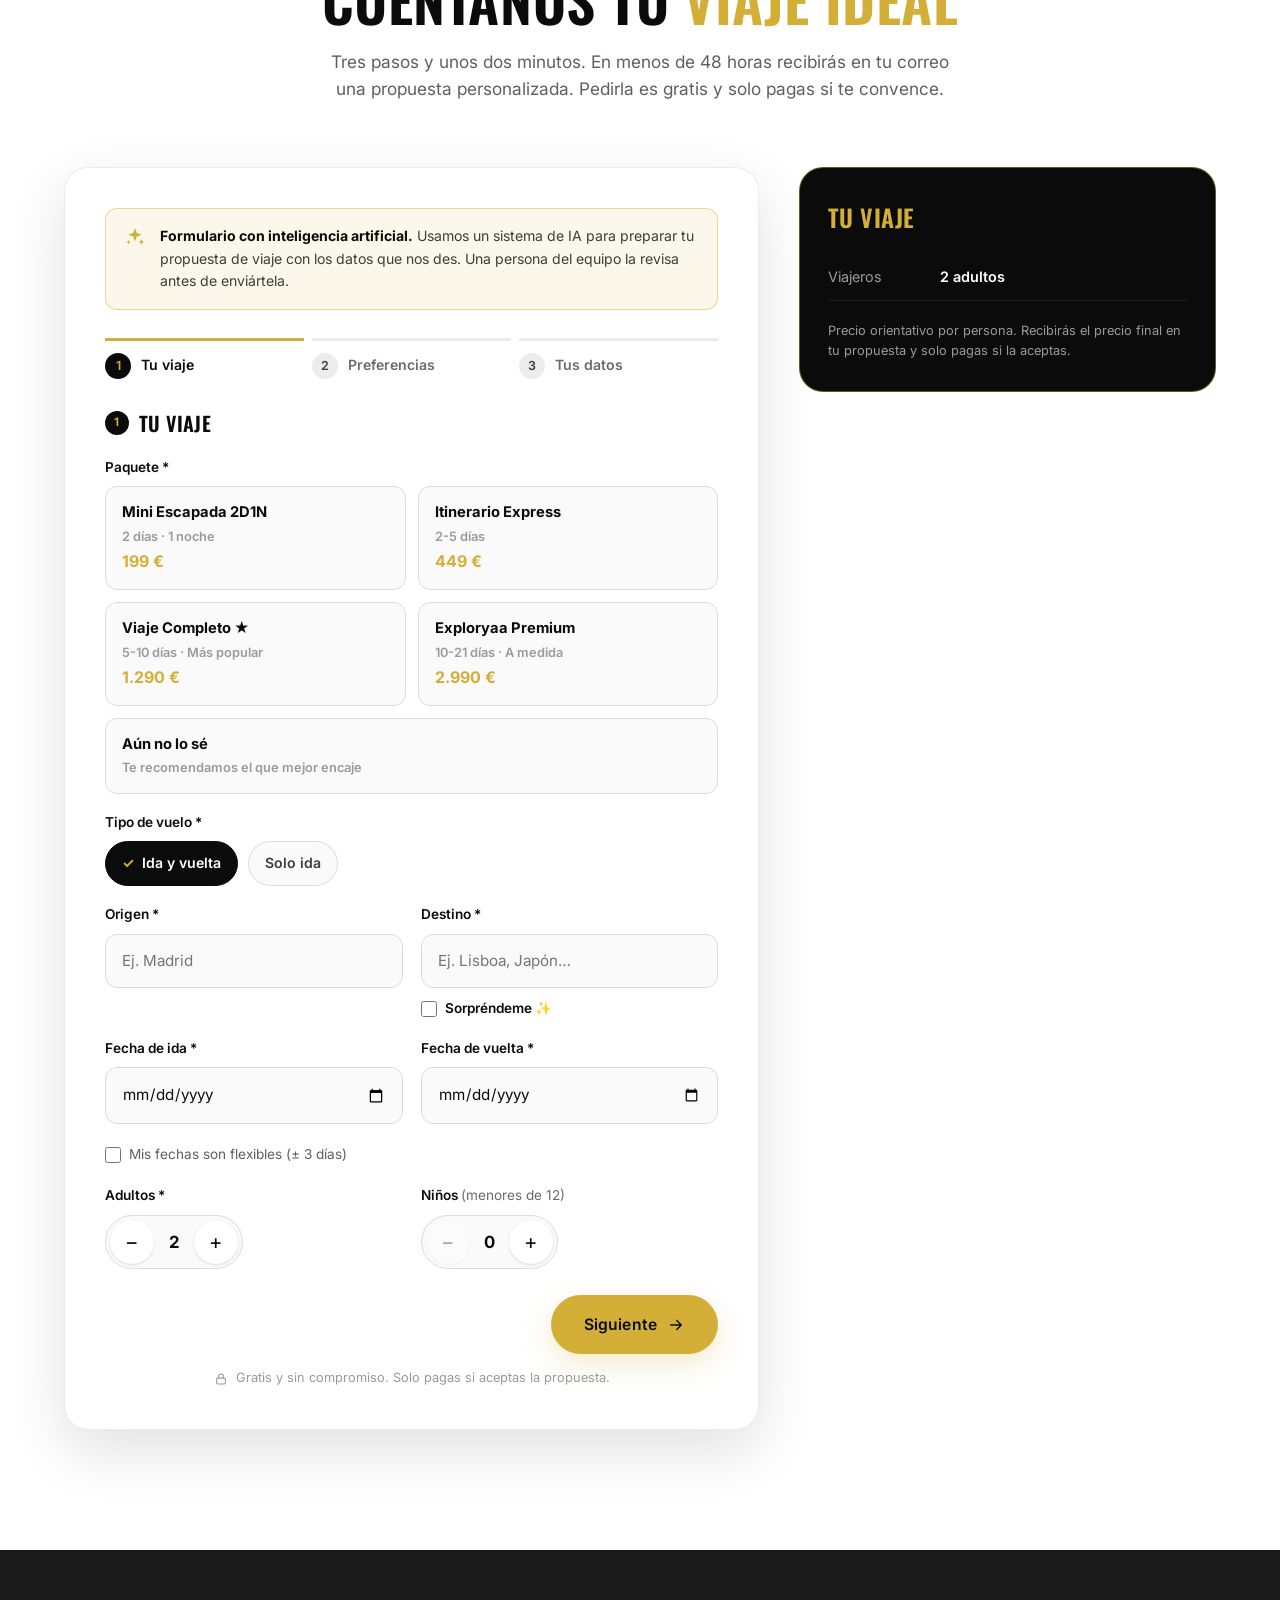
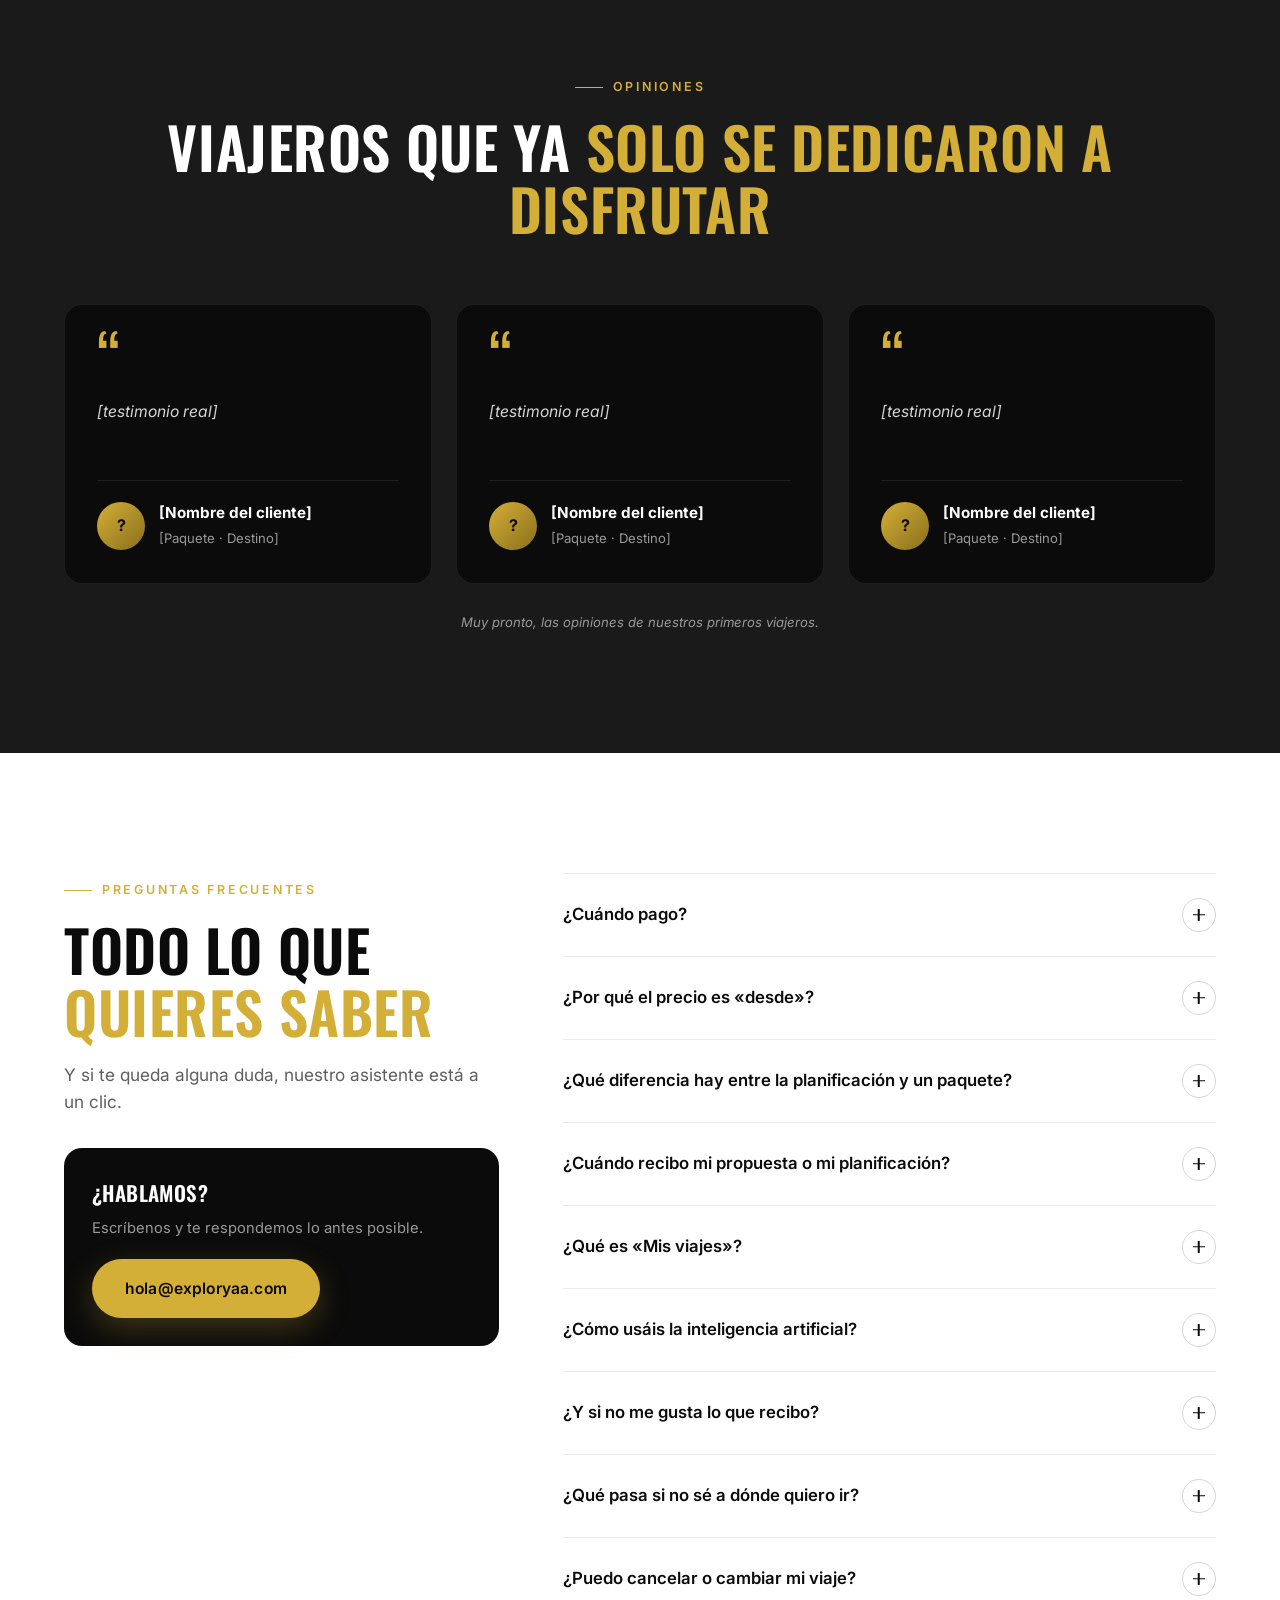
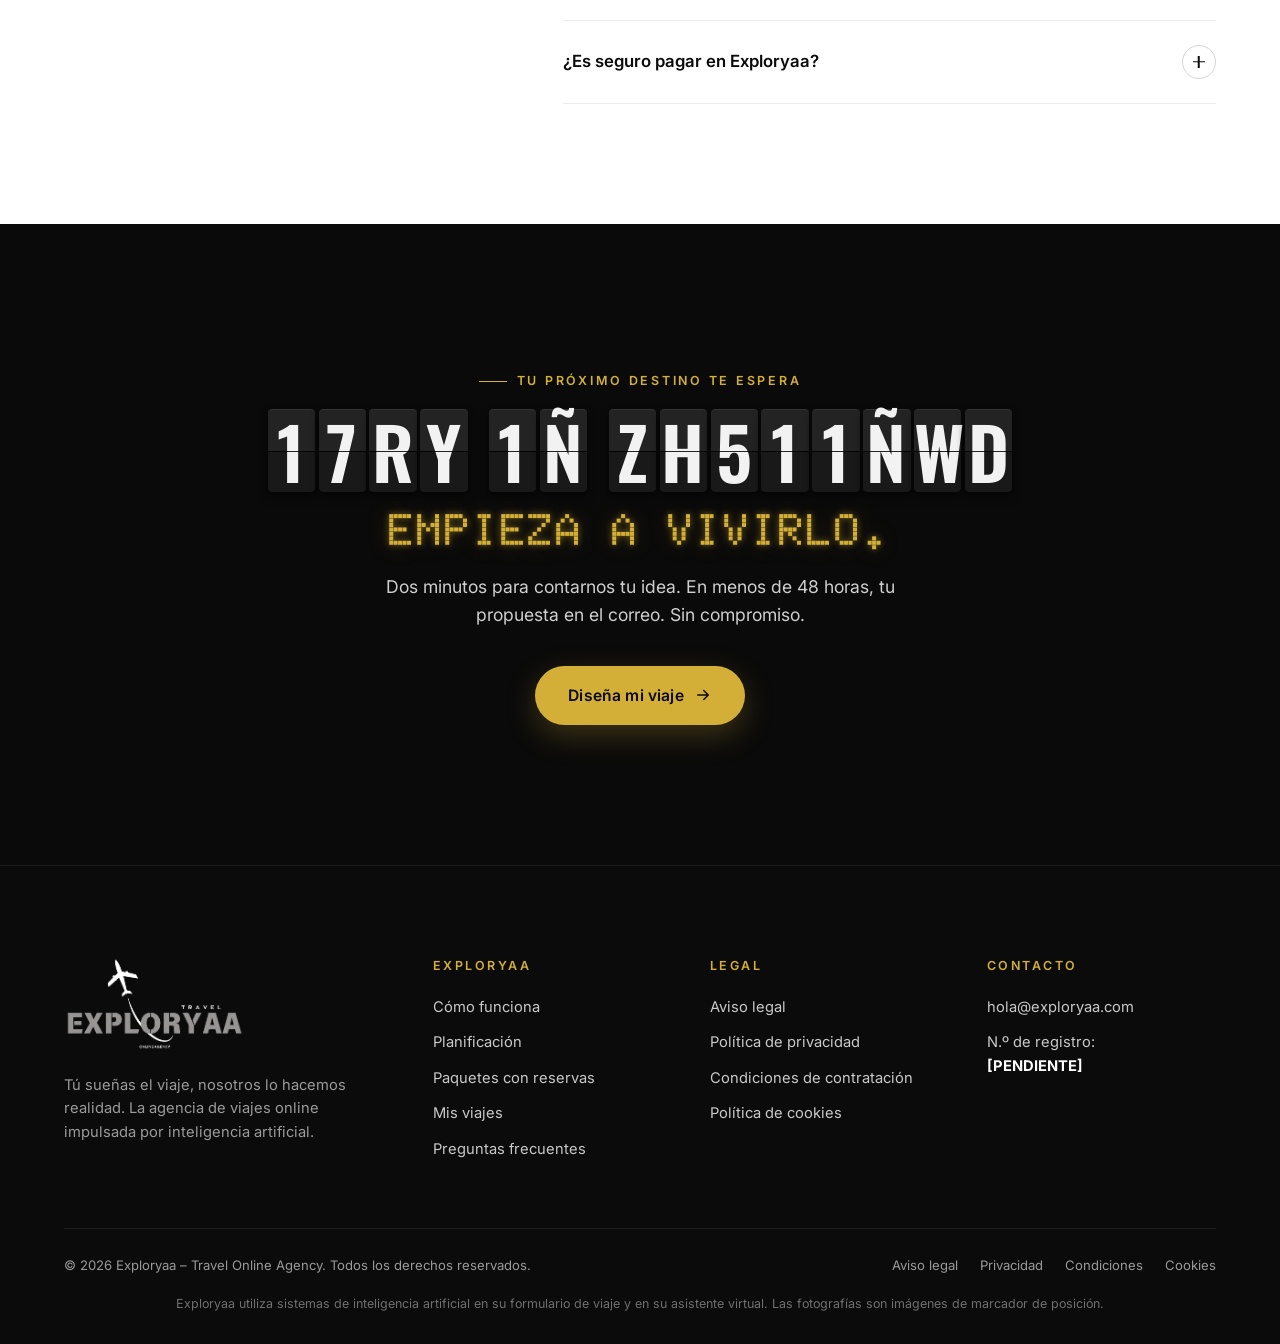
==== commit 52bb8ef7: "Fase 1: servidor FastAPI, precios configurables y portada actualizada - servidor/: FastAPI sirve la " ====
--- a/web/index.html
+++ b/web/index.html
@@ -328,7 +328,20 @@
     .extras__list { display: flex; flex-wrap: wrap; gap: 14px; }
     .chip { display: inline-flex; align-items: center; gap: 10px; padding: 10px 18px; border-radius: 999px; background: rgba(255,255,255,0.06); border: 1px solid var(--line); font-size: 0.9rem; }
     .chip svg { width: 18px; height: 18px; color: var(--gold); }
-    .pkg-note { text-align: center; margin-top: 26px; font-size: 0.82rem; color: var(--grey); }
+    .pkg-note { text-align: center; margin-top: 26px; font-size: 0.82rem; color: var(--grey); max-width: 760px; margin-left: auto; margin-right: auto; }
+    .pkg__from { flex-basis: 100%; font-size: 0.74rem; font-weight: 600; letter-spacing: 0.16em; text-transform: uppercase; color: #7a7a7a; margin-bottom: -2px; }
+    .pkg ul { align-content: start; }
+    .pkg--premium .pkg__from { color: var(--grey); }
+    .pkg__meta { display: flex; flex-wrap: wrap; gap: 8px; margin-bottom: 18px; }
+    .pkg__meta span { font-size: 0.78rem; font-weight: 600; padding: 5px 10px; border-radius: 999px; background: #f2f2f2; color: #3d3d3d; }
+    .pkg--premium .pkg__meta span { background: rgba(255,255,255,0.08); color: #e0e0e0; }
+    .packages--3 { grid-template-columns: repeat(3, 1fr); max-width: 1040px; margin: 0 auto; }
+    .pkg--plan { padding-top: 34px; }
+    .pkg--plan .pkg__badge { top: -14px; right: 22px; }
+    .nav .nav__cuenta { display: inline-flex; align-items: center; gap: 8px; }
+    .nav .nav__cuenta svg { width: 18px; height: 18px; color: var(--gold); }
+    .testi--hueco { border-style: dashed; display: flex; flex-direction: column; justify-content: space-between; min-height: 280px; }
+    .testi--hueco p { color: var(--grey); font-style: italic; }
 
     /* =========================================================
        FORMULARIO
@@ -646,9 +659,11 @@
        ========================================================= */
     @media (max-width: 1100px) {
       .packages { grid-template-columns: repeat(2, 1fr); }
+      .packages--3 { grid-template-columns: repeat(3, 1fr); }
       .footer__grid { grid-template-columns: 1fr 1fr; }
     }
     @media (max-width: 920px) {
+      .packages--3 { grid-template-columns: 1fr; max-width: 460px; gap: 34px; }
       :root { --header-h: 68px; }
       .section { padding: 90px 0; }
       .nav {
@@ -698,6 +713,8 @@
   <!-- Iconos reutilizables -->
   <svg width="0" height="0" style="position:absolute" aria-hidden="true">
     <defs>
+      <symbol id="i-user" viewBox="0 0 24 24"><circle cx="12" cy="8" r="4" fill="none" stroke="currentColor" stroke-width="1.8"/><path fill="none" stroke="currentColor" stroke-width="1.8" stroke-linecap="round" d="M4.5 20.5a7.5 7.5 0 0 1 15 0"/></symbol>
+      <symbol id="i-map" viewBox="0 0 24 24"><path fill="none" stroke="currentColor" stroke-width="1.8" stroke-linejoin="round" d="M9 4 3.5 6v14L9 18l6 2 5.5-2V4L15 6 9 4Zm0 0v14m6-12v14"/></symbol>
       <symbol id="i-check" viewBox="0 0 24 24"><path fill="none" stroke="currentColor" stroke-width="2" stroke-linecap="round" stroke-linejoin="round" d="M20 6 9 17l-5-5"/></symbol>
       <symbol id="i-arrow" viewBox="0 0 24 24"><path fill="none" stroke="currentColor" stroke-width="2" stroke-linecap="round" stroke-linejoin="round" d="M5 12h14M13 6l6 6-6 6"/></symbol>
       <symbol id="i-plane" viewBox="0 0 24 24"><path fill="currentColor" d="M21.5 15.5v-2l-8-5V3a1.5 1.5 0 0 0-3 0v5.5l-8 5v2l8-2.5V18l-2 1.5V21l3.5-1 3.5 1v-1.5l-2-1.5v-5l8 2.5Z"/></symbol>
@@ -733,9 +750,10 @@
 
       <nav class="nav" id="nav" aria-label="Menú principal">
         <a href="#como-funciona">Cómo funciona</a>
+        <a href="#planificacion">Planificación</a>
         <a href="#paquetes">Paquetes</a>
-        <a href="#opiniones">Opiniones</a>
         <a href="#faq">Preguntas</a>
+        <a href="/mis-viajes" class="nav__cuenta"><svg aria-hidden="true"><use href="#i-user"/></svg>Mis viajes</a>
         <a href="#disena" class="btn btn--gold">Diseña mi viaje</a>
       </nav>
 
@@ -760,15 +778,15 @@
         <div class="hero__content">
           <div class="hero__badge reveal"><b>IA</b> Agencia de viajes online 100% impulsada por inteligencia artificial</div>
           <h1 class="reveal d1"><span class="flap" data-text="Tú sueñas el viaje,">Tú sueñas el viaje,</span><em class="led">nosotros lo hacemos realidad.</em></h1>
-          <p class="lead reveal d2">Cuéntanos tu idea y en menos de 48 horas recibirás en tu correo una propuesta con vuelos, alojamiento, experiencias y un itinerario hecho solo para ti. Sin buscar. Sin comparar. Y solo pagas si te convence.</p>
+          <p class="lead reveal d2">Cuéntanos tu idea y te diseñamos el viaje: solo la planificación, para que reserves tú, o el viaje completo con vuelos, alojamiento y experiencias reservados por nosotros. Todo te espera en tu área «Mis viajes».</p>
           <div class="hero__actions reveal d3">
             <a href="#disena" class="btn btn--gold">Diseña mi viaje <svg><use href="#i-arrow"/></svg></a>
-            <a href="#como-funciona" class="btn btn--ghost">Ver cómo funciona</a>
+            <a href="#planificacion" class="btn btn--ghost">Ver paquetes</a>
           </div>
           <div class="hero__stats reveal d4">
             <div><strong>48 h</strong><span>para recibir tu propuesta</span></div>
-            <div><strong>0 €</strong><span>hasta que aceptas la propuesta</span></div>
-            <div><strong>0 búsquedas</strong><span>nosotros lo hacemos todo</span></div>
+            <div><strong data-precio="planificacion.simple">29 €</strong><span>desde, tu planificación</span></div>
+            <div><strong>0 €</strong><span>hasta que aceptas un paquete</span></div>
           </div>
         </div>
       </div>
@@ -803,12 +821,12 @@
           <article class="step reveal d2">
             <div class="step__icon"><svg><use href="#i-mail"/></svg><span class="step__num">2</span></div>
             <h3>Recibe tu propuesta</h3>
-            <p>En menos de 48 horas te enviamos por correo vuelos, alojamiento, experiencias e itinerario día a día. Una persona del equipo la revisa antes.</p>
+            <p>Tu planificación, o la propuesta de tu paquete con vuelos, alojamiento y experiencias, llega a tu correo y a «Mis viajes». Una persona del equipo la revisa antes.</p>
           </article>
           <article class="step reveal d4">
             <div class="step__icon"><svg><use href="#i-plane"/></svg><span class="step__num">3</span></div>
-            <h3>Acepta y viaja</h3>
-            <p>Si te convence, la aceptas y pagas. Nosotros hacemos las reservas y tú solo tienes que hacer la maleta.</p>
+            <h3>Disfruta tu viaje</h3>
+            <p>Itinerario día a día, mapa, reservas y documentos: todo en tu área «Mis viajes», también durante el viaje. Tú solo haz la maleta.</p>
           </article>
         </div>
 
@@ -829,14 +847,76 @@
     </div>
 
     <!-- =====================================================
-         4. PAQUETES
+         4. PLANIFICACIÓN (tú reservas, nosotros lo diseñamos)
          ===================================================== -->
-    <section class="section section--black" id="paquetes">
+    <section class="section section--black" id="planificacion">
       <div class="container">
         <div class="section-head center">
-          <span class="eyebrow reveal">Paquetes</span>
-          <h2 class="section-title reveal d1">Un precio único. <em>Todo hecho.</em></h2>
-          <p class="section-lead reveal d2">Elige cuánto tiempo quieres desconectar. Precio por persona, con todo lo que necesitas reservado y organizado para ti.</p>
+          <span class="eyebrow reveal">Planificación</span>
+          <h2 class="section-title reveal d1">Tú reservas, <em>nosotros lo diseñamos.</em></h2>
+          <p class="section-lead reveal d2">Te entregamos el viaje pensado al detalle y tú reservas cuando y donde quieras. Precio por viaje para escapadas de hasta <span data-dato="dias_incluidos">4</span> días; si tu viaje es más largo, verás el precio exacto en el formulario antes de pagar.</p>
+        </div>
+
+        <div class="packages packages--3">
+          <article class="pkg pkg--plan reveal">
+            <span class="pkg__tag">Lo esencial</span>
+            <h3>Simple</h3>
+            <div class="pkg__price"><span class="pkg__from">desde</span><strong data-precio="planificacion.simple">29 €</strong><span>/ viaje</span></div>
+            <div class="pkg__meta"><span data-entrega="simple">PDF en 72 h</span><span data-revisiones="planificacion.simple">Sin revisiones</span></div>
+            <ul>
+              <li><svg><use href="#i-check"/></svg>Itinerario básico día a día: mañana, tarde y noche</li>
+              <li><svg><use href="#i-check"/></svg>Lugares imprescindibles</li>
+              <li><svg><use href="#i-check"/></svg>Zona recomendada para alojarte</li>
+            </ul>
+            <a href="#disena" class="btn btn--outline-dark" data-servicio="plan-simple">Elegir Simple</a>
+          </article>
+
+          <article class="pkg pkg--plan pkg--popular reveal d1">
+            <span class="pkg__badge">★ Más popular</span>
+            <span class="pkg__tag">Lo más completo</span>
+            <h3>Estándar</h3>
+            <div class="pkg__price"><span class="pkg__from">desde</span><strong data-precio="planificacion.estandar">59 €</strong><span>/ viaje</span></div>
+            <div class="pkg__meta"><span data-entrega="estandar">48 h</span><span data-revisiones="planificacion.estandar">1 revisión</span></div>
+            <ul>
+              <li><svg><use href="#i-check"/></svg>Todo lo de Simple</li>
+              <li><svg><use href="#i-check"/></svg>Horarios y cómo moverte</li>
+              <li><svg><use href="#i-check"/></svg>2-3 opciones de vuelo y alojamiento con precio orientativo y enlace para reservar</li>
+              <li><svg><use href="#i-check"/></svg>Restaurantes según tus gustos</li>
+              <li><svg><use href="#i-check"/></svg>Mapa con los puntos del itinerario</li>
+            </ul>
+            <a href="#disena" class="btn btn--gold" data-servicio="plan-estandar">Elegir Estándar</a>
+          </article>
+
+          <article class="pkg pkg--plan pkg--premium reveal d2">
+            <span class="pkg__badge">Premium</span>
+            <span class="pkg__tag">Al detalle</span>
+            <h3>Premium</h3>
+            <div class="pkg__price"><span class="pkg__from">desde</span><strong data-precio="planificacion.premium">99 €</strong><span>/ viaje</span></div>
+            <div class="pkg__meta"><span data-entrega="premium">24-48 h</span><span data-revisiones="planificacion.premium">2 revisiones</span></div>
+            <ul>
+              <li><svg><use href="#i-check"/></svg>Todo lo de Estándar</li>
+              <li><svg><use href="#i-check"/></svg>Mapa interactivo con restaurantes, miradores y puntos de interés</li>
+              <li><svg><use href="#i-check"/></svg>Actividades gratuitas por la zona y eventos en tus fechas</li>
+              <li><svg><use href="#i-check"/></svg>Plan B para días de lluvia y consejos locales</li>
+              <li><svg><use href="#i-check"/></svg>Dossier digital maquetado</li>
+              <li><svg><use href="#i-check"/></svg>Dudas por WhatsApp hasta la salida</li>
+            </ul>
+            <a href="#disena" class="btn btn--gold" data-servicio="plan-premium">Elegir Premium</a>
+          </article>
+        </div>
+        <p class="pkg-note">Precio por viaje, IVA incluido. Se paga al enviar el formulario y recibes tu planificación en «Mis viajes» y por correo.</p>
+      </div>
+    </section>
+
+    <!-- =====================================================
+         5. PAQUETES CON RESERVAS
+         ===================================================== -->
+    <section class="section section--dark" id="paquetes">
+      <div class="container">
+        <div class="section-head center">
+          <span class="eyebrow reveal">Paquetes con reservas</span>
+          <h2 class="section-title reveal d1">Nosotros lo reservamos. <em>Tú solo viajas.</em></h2>
+          <p class="section-lead reveal d2">Vuelos, alojamiento y experiencias reservados por nuestro equipo. Precio «desde» por persona: el precio final llega en tu propuesta personalizada, sin compromiso.</p>
         </div>
 
         <div class="packages">
@@ -845,7 +925,7 @@
             <div class="pkg__img" style="background-image:url('https://images.unsplash.com/photo-1502602898657-3e91760cbb34?auto=format&fit=crop&w=800&q=70')" role="img" aria-label="París al atardecer (foto de ejemplo)"></div>
             <span class="pkg__tag">Escapada</span>
             <h3>Mini Escapada 2D1N</h3>
-            <div class="pkg__price"><strong data-precio="mini">199 €</strong><span>/ persona</span></div>
+            <div class="pkg__price"><span class="pkg__from">desde</span><strong data-precio="paquetes.mini">199 €</strong><span>/ persona</span></div>
             <div class="pkg__duration">2 días · 1 noche</div>
             <p class="pkg__ideal"><b>Ideal para</b> escapadas románticas o fines de semana improvisados.</p>
             <ul>
@@ -863,7 +943,7 @@
             <div class="pkg__img" style="background-image:url('https://images.unsplash.com/photo-1513635269975-59663e0ac1ad?auto=format&fit=crop&w=800&q=70')" role="img" aria-label="Londres con el Big Ben (foto de ejemplo)"></div>
             <span class="pkg__tag">City break</span>
             <h3>Itinerario Express</h3>
-            <div class="pkg__price"><strong data-precio="express">449 €</strong><span>/ persona</span></div>
+            <div class="pkg__price"><span class="pkg__from">desde</span><strong data-precio="paquetes.express">449 €</strong><span>/ persona</span></div>
             <div class="pkg__duration">2 a 5 días</div>
             <p class="pkg__ideal"><b>Ideal para</b> puentes y city breaks con el tiempo bien aprovechado.</p>
             <ul>
@@ -881,7 +961,7 @@
             <div class="pkg__img" style="background-image:url('https://images.unsplash.com/photo-1537996194471-e657df975ab4?auto=format&fit=crop&w=800&q=70')" role="img" aria-label="Templo en Bali (foto de ejemplo)"></div>
             <span class="pkg__tag">Vacaciones</span>
             <h3>Viaje Completo</h3>
-            <div class="pkg__price"><strong data-precio="completo">1.290 €</strong><span>/ persona</span></div>
+            <div class="pkg__price"><span class="pkg__from">desde</span><strong data-precio="paquetes.completo">1.290 €</strong><span>/ persona</span></div>
             <div class="pkg__duration">5 a 10 días</div>
             <p class="pkg__ideal"><b>Ideal para</b> vacaciones, lunas de miel o viajes en familia.</p>
             <ul>
@@ -899,7 +979,7 @@
             <div class="pkg__img" style="background-image:url('https://images.unsplash.com/photo-1514282401047-d79a71a590e8?auto=format&fit=crop&w=800&q=70')" role="img" aria-label="Villa sobre el agua en Maldivas (foto de ejemplo)"></div>
             <span class="pkg__tag">A medida</span>
             <h3>Exploryaa Premium</h3>
-            <div class="pkg__price"><strong data-precio="premium">2.990 €</strong><span>/ persona</span></div>
+            <div class="pkg__price"><span class="pkg__from">desde</span><strong data-precio="paquetes.premium">2.990 €</strong><span>/ persona</span></div>
             <div class="pkg__duration">10 a 21 días, a medida</div>
             <p class="pkg__ideal"><b>Ideal para</b> el viaje de tu vida, sin límites ni preocupaciones.</p>
             <ul>
@@ -922,7 +1002,7 @@
             <span class="chip"><svg><use href="#i-ticket"/></svg>Actividades adicionales</span>
           </div>
         </div>
-        <p class="pkg-note">Precios por persona. El precio final de vuelos y hotel puede variar según destino, fechas y disponibilidad; siempre te lo confirmamos antes de pagar.</p>
+        <p class="pkg-note">Precios «desde» por persona. El precio final (coste real de vuelos, alojamiento y actividades en tus fechas + nuestros honorarios) aparece en tu propuesta personalizada. Pedirla es gratis y solo pagas si la aceptas.</p>
       </div>
     </section>
 
@@ -973,19 +1053,19 @@
                   <div class="pkg-select" role="radiogroup" aria-labelledby="pkgLabel">
                     <div class="pkg-option">
                       <input type="radio" name="paquete" id="p-mini" value="Mini Escapada 2D1N" data-pkg="mini" />
-                      <label for="p-mini"><strong>Mini Escapada 2D1N</strong><span>2 días · 1 noche</span><em data-precio="mini">199 €</em></label>
+                      <label for="p-mini"><strong>Mini Escapada 2D1N</strong><span>2 días · 1 noche</span><em data-precio="paquetes.mini">199 €</em></label>
                     </div>
                     <div class="pkg-option">
                       <input type="radio" name="paquete" id="p-express" value="Itinerario Express" data-pkg="express" />
-                      <label for="p-express"><strong>Itinerario Express</strong><span>2-5 días</span><em data-precio="express">449 €</em></label>
+                      <label for="p-express"><strong>Itinerario Express</strong><span>2-5 días</span><em data-precio="paquetes.express">449 €</em></label>
                     </div>
                     <div class="pkg-option">
                       <input type="radio" name="paquete" id="p-completo" value="Viaje Completo" data-pkg="completo" />
-                      <label for="p-completo"><strong>Viaje Completo ★</strong><span>5-10 días · Más popular</span><em data-precio="completo">1.290 €</em></label>
+                      <label for="p-completo"><strong>Viaje Completo ★</strong><span>5-10 días · Más popular</span><em data-precio="paquetes.completo">1.290 €</em></label>
                     </div>
                     <div class="pkg-option">
                       <input type="radio" name="paquete" id="p-premium" value="Exploryaa Premium" data-pkg="premium" />
-                      <label for="p-premium"><strong>Exploryaa Premium</strong><span>10-21 días · A medida</span><em data-precio="premium">2.990 €</em></label>
+                      <label for="p-premium"><strong>Exploryaa Premium</strong><span>10-21 días · A medida</span><em data-precio="paquetes.premium">2.990 €</em></label>
                     </div>
                     <div class="pkg-option pkg-option--wide">
                       <input type="radio" name="paquete" id="p-nose" value="Aún no lo sé" />
@@ -1225,29 +1305,23 @@
         </div>
 
         <div class="testimonials">
-          <article class="testi reveal">
-            <span class="sample-tag">Ejemplo</span>
+          <article class="testi testi--hueco reveal">
             <div class="testi__quote">“</div>
-            <div class="testi__stars" aria-label="5 de 5 estrellas">★★★★★</div>
-            <p>Llevaba dos años diciendo «este año sí viajo». Rellené el formulario en el sofá y al día siguiente tenía en el correo vuelos, hotel y un plan para Roma. Ojalá lo hubiera descubierto antes.</p>
-            <div class="testi__author"><div class="testi__avatar">LM</div><div><strong>Laura M.</strong><span>Mini Escapada · Roma</span></div></div>
+            <p>[testimonio real]</p>
+            <div class="testi__author"><div class="testi__avatar">?</div><div><strong>[Nombre del cliente]</strong><span>[Paquete · Destino]</span></div></div>
           </article>
-          <article class="testi reveal d2">
-            <span class="sample-tag">Ejemplo</span>
+          <article class="testi testi--hueco reveal d2">
             <div class="testi__quote">“</div>
-            <div class="testi__stars" aria-label="5 de 5 estrellas">★★★★★</div>
-            <p>Viajo por trabajo cada mes y odiaba organizar mis días libres. Con Exploryaa le doy dos ideas y me llega un itinerario con horarios perfectos. Es mi asistente de viajes personal.</p>
-            <div class="testi__author"><div class="testi__avatar">JR</div><div><strong>Javier R.</strong><span>Itinerario Express · Lisboa</span></div></div>
+            <p>[testimonio real]</p>
+            <div class="testi__author"><div class="testi__avatar">?</div><div><strong>[Nombre del cliente]</strong><span>[Paquete · Destino]</span></div></div>
           </article>
-          <article class="testi reveal d4">
-            <span class="sample-tag">Ejemplo</span>
+          <article class="testi testi--hueco reveal d4">
             <div class="testi__quote">“</div>
-            <div class="testi__stars" aria-label="5 de 5 estrellas">★★★★★</div>
-            <p>Nuestra luna de miel en Bali fue de película. El dossier tenía hasta los mejores sitios para ver el atardecer. Nosotros solo tuvimos que hacer la maleta.</p>
-            <div class="testi__author"><div class="testi__avatar">AP</div><div><strong>Ana y Pablo</strong><span>Viaje Completo · Bali</span></div></div>
+            <p>[testimonio real]</p>
+            <div class="testi__author"><div class="testi__avatar">?</div><div><strong>[Nombre del cliente]</strong><span>[Paquete · Destino]</span></div></div>
           </article>
         </div>
-        <p class="sample-note">* Testimonios de ejemplo con fines ilustrativos. Se sustituirán por opiniones reales de clientes.</p>
+        <p class="sample-note">Muy pronto, las opiniones de nuestros primeros viajeros.</p>
       </div>
     </section>
 
@@ -1270,20 +1344,32 @@
 
           <div class="faq-list reveal d1">
             <div class="faq-item">
-              <button class="faq-q" aria-expanded="false">¿Cuándo recibo mi propuesta? ¿Tengo que pagar antes?<span class="plus" aria-hidden="true"></span></button>
-              <div class="faq-a"><p>En menos de 48 horas desde que envías el formulario, y pedirla es gratis. Solo pagas si la propuesta te convence y la aceptas; entonces hacemos las reservas y te enviamos el dossier de tu viaje.</p></div>
+              <button class="faq-q" aria-expanded="false">¿Cuándo pago?<span class="plus" aria-hidden="true"></span></button>
+              <div class="faq-a"><p>Depende de lo que elijas. <b>Planificación:</b> pagas al enviar el formulario, y el precio exacto lo ves calculado antes de pagar. <b>Paquetes con reservas:</b> pedir tu propuesta es gratis; solo pagas si la aceptas, y entonces hacemos las reservas.</p></div>
             </div>
             <div class="faq-item">
-              <button class="faq-q" aria-expanded="false">¿Qué incluye exactamente el precio?<span class="plus" aria-hidden="true"></span></button>
-              <div class="faq-a"><p>Cada paquete indica lo que incluye: vuelos y alojamiento en todos, actividades a partir del Itinerario Express y seguro a partir del Viaje Completo. Es un precio único por persona. Si tu destino o tus fechas suponen un coste distinto, te lo confirmamos antes de cobrarte nada.</p></div>
+              <button class="faq-q" aria-expanded="false">¿Por qué el precio es «desde»?<span class="plus" aria-hidden="true"></span></button>
+              <div class="faq-a"><p>Porque cada viaje es distinto. En la <b>planificación</b>, el precio «desde» cubre viajes de hasta <span data-dato="dias_incluidos">4</span> días y un destino; cada día o destino adicional suma un pequeño importe que verás calculado en el formulario. En los <b>paquetes</b>, el precio final es el coste real de vuelos, alojamiento y actividades en tus fechas más nuestros honorarios, y te lo damos cerrado en tu propuesta antes de pagar nada.</p></div>
+            </div>
+            <div class="faq-item">
+              <button class="faq-q" aria-expanded="false">¿Qué diferencia hay entre la planificación y un paquete?<span class="plus" aria-hidden="true"></span></button>
+              <div class="faq-a"><p>Con la <b>planificación</b> te diseñamos el viaje (itinerario, zonas, opciones y enlaces) y tú lo reservas por tu cuenta. Con un <b>paquete</b> nos encargamos también de reservar vuelos, alojamiento y actividades, y te subimos los billetes y confirmaciones a «Mis viajes».</p></div>
+            </div>
+            <div class="faq-item">
+              <button class="faq-q" aria-expanded="false">¿Cuándo recibo mi propuesta o mi planificación?<span class="plus" aria-hidden="true"></span></button>
+              <div class="faq-a"><p>La propuesta de un paquete, en menos de 48 horas. La planificación, según el nivel: <span data-entrega="simple">PDF en 72 h</span> en Simple, <span data-entrega="estandar">48 h</span> en Estándar y <span data-entrega="premium">24-48 h</span> en Premium.</p></div>
+            </div>
+            <div class="faq-item">
+              <button class="faq-q" aria-expanded="false">¿Qué es «Mis viajes»?<span class="plus" aria-hidden="true"></span></button>
+              <div class="faq-a"><p>Tu área privada en Exploryaa. Se crea sola con tu email al enviar el formulario, sin contraseñas: entras con un enlace que te enviamos al correo o con tu cuenta de Google. Allí ves el estado de tu viaje, la propuesta, el itinerario con mapa, tus reservas, los pagos y los mensajes con tu asesora.</p></div>
             </div>
             <div class="faq-item">
               <button class="faq-q" aria-expanded="false">¿Cómo usáis la inteligencia artificial?<span class="plus" aria-hidden="true"></span></button>
-              <div class="faq-a"><p>Usamos IA para entender tu idea, comparar miles de combinaciones de vuelos y alojamientos y crear un itinerario a tu medida. Te lo decimos con total transparencia: el formulario y el asistente utilizan IA, y un equipo humano supervisa las reservas.</p></div>
+              <div class="faq-a"><p>Usamos IA para entender tu idea, comparar combinaciones de vuelos y alojamientos y crear un itinerario a tu medida. Te lo decimos con total transparencia: el formulario y el asistente utilizan IA, y una persona del equipo revisa cada propuesta y cada reserva.</p></div>
             </div>
             <div class="faq-item">
-              <button class="faq-q" aria-expanded="false">¿Y si no me gusta el itinerario?<span class="plus" aria-hidden="true"></span></button>
-              <div class="faq-a"><p>Cada paquete incluye revisiones: 1 en Mini Escapada e Itinerario Express, hasta 2 en Viaje Completo e ilimitadas en Premium. Nos dices qué cambiar y lo ajustamos.</p></div>
+              <button class="faq-q" aria-expanded="false">¿Y si no me gusta lo que recibo?<span class="plus" aria-hidden="true"></span></button>
+              <div class="faq-a"><p>Cada nivel incluye revisiones: nos dices qué cambiar y lo ajustamos. En la planificación, Simple no incluye revisiones, Estándar 1 y Premium 2. En los paquetes, 1 en Mini Escapada e Itinerario Express, hasta 2 en Viaje Completo e ilimitadas en Premium.</p></div>
             </div>
             <div class="faq-item">
               <button class="faq-q" aria-expanded="false">¿Qué pasa si no sé a dónde quiero ir?<span class="plus" aria-hidden="true"></span></button>
@@ -1291,11 +1377,11 @@
             </div>
             <div class="faq-item">
               <button class="faq-q" aria-expanded="false">¿Puedo cancelar o cambiar mi viaje?<span class="plus" aria-hidden="true"></span></button>
-              <div class="faq-a"><p>Las condiciones de cancelación dependen de las tarifas de cada aerolínea y alojamiento, y siempre te las indicamos antes de pagar. Te recomendamos añadir el seguro opcional para viajar con total tranquilidad.</p></div>
+              <div class="faq-a"><p>En los paquetes, las condiciones de cancelación dependen de las tarifas de cada aerolínea y alojamiento, y siempre te las indicamos en la propuesta antes de pagar. Te recomendamos añadir el seguro opcional para viajar con total tranquilidad.</p></div>
             </div>
             <div class="faq-item">
               <button class="faq-q" aria-expanded="false">¿Es seguro pagar en Exploryaa?<span class="plus" aria-hidden="true"></span></button>
-              <div class="faq-a"><p>Sí. Los pagos se procesan a través de una pasarela certificada y nunca almacenamos los datos de tu tarjeta.</p></div>
+              <div class="faq-a"><p>Sí. Los pagos se procesan a través de una pasarela de pago certificada y nunca vemos ni guardamos los datos de tu tarjeta.</p></div>
             </div>
           </div>
         </div>
@@ -1343,8 +1429,9 @@
           <h5>Exploryaa</h5>
           <ul>
             <li><a href="#como-funciona">Cómo funciona</a></li>
-            <li><a href="#paquetes">Paquetes</a></li>
-            <li><a href="#opiniones">Opiniones</a></li>
+            <li><a href="#planificacion">Planificación</a></li>
+            <li><a href="#paquetes">Paquetes con reservas</a></li>
+            <li><a href="/mis-viajes">Mis viajes</a></li>
             <li><a href="#faq">Preguntas frecuentes</a></li>
           </ul>
         </div>
@@ -1364,7 +1451,7 @@
           <ul>
             <li><a href="mailto:hola@exploryaa.com">hola@exploryaa.com</a></li>
             <li id="contactoTelefono" hidden><a href="#"></a></li>
-            <li id="contactoRegistro" hidden>Nº de registro de agencia:<br/><strong style="color:#fff"></strong></li>
+            <li id="contactoRegistro">N.º de registro:<br/><strong style="color:#fff">[PENDIENTE]</strong></li>
           </ul>
         </div>
       </div>
@@ -1452,14 +1539,19 @@
        El envío del formulario está en enviarSolicitud() (primer <script>).
        ========================================================= */
     const EXPLORYAA_CONFIG = {
-      // PRECIOS por persona, en euros. Cámbialos SOLO aquí: se actualizan en
-      // las tarjetas, el formulario, el resumen y el asistente.
-      // Pon null para mostrar "[PRECIO] €" mientras no estén decididos.
-      precios: { mini: 199, express: 449, completo: 1290, premium: 2990 },
+      // PRECIOS: los reales están en config/precios.toml y llegan del servidor
+      // (/api/precios). Estos solo se usan si el servidor no responde.
+      precios: {
+        planificacion: { dias_incluidos: 4, niveles: {
+          simple: { desde: 29, revisiones: 0, entrega: "PDF en 72 h" },
+          estandar: { desde: 59, revisiones: 1, entrega: "48 h" },
+          premium: { desde: 99, revisiones: 2, entrega: "24-48 h" } } },
+        paquetes: { mini: { desde: 199 }, express: { desde: 449 }, completo: { desde: 1290 }, premium: { desde: 2990 } }
+      },
 
       // CONTACTO. Lo que quede vacío no se muestra en la web.
       telefono: "",            // Ej. "+34 600 000 000"
-      registroAgencia: "",     // Nº de registro de agencia de viajes de tu comunidad autónoma
+      registroAgencia: "",     // N.º de registro de agencia de viajes; vacío muestra "[PENDIENTE]"
       redes: {                 // URL completa de cada perfil, p. ej. "https://instagram.com/exploryaa"
         Instagram: "", TikTok: "", Facebook: "", YouTube: "",
         WhatsApp: ""           // Ej. "https://wa.me/34600000000"
@@ -1576,20 +1668,44 @@
 
       /* ---------- Precios (desde EXPLORYAA_CONFIG.precios) ---------- */
       const C = EXPLORYAA_CONFIG;
+      // clave: "paquetes.mini" o "planificacion.simple"
+      const precioDesde = clave => {
+        const [grupo, k] = clave.split(".");
+        const P = C.precios;
+        const item = grupo === "planificacion" ? P.planificacion.niveles[k] : P.paquetes[k];
+        return item && typeof item.desde === "number" ? item.desde : null;
+      };
       const precioTexto = clave => {
-        const v = C.precios[clave];
-        return typeof v === "number" ? String(v).replace(/\B(?=(\d{3})+(?!\d))/g, ".") + " €" : "[PRECIO] €";
+        const v = precioDesde(clave);
+        return v === null ? "[PRECIO] €" : String(v).replace(/\B(?=(\d{3})+(?!\d))/g, ".") + " €";
       };
-      $$("[data-precio]").forEach(el => { el.textContent = precioTexto(el.dataset.precio); });
+      const textoRevisiones = n => n < 0 ? "Revisiones ilimitadas" : n === 0 ? "Sin revisiones" : n === 1 ? "1 revisión" : `${n} revisiones`;
+      function pintarPrecios() {
+        $$("[data-precio]").forEach(el => { el.textContent = precioTexto(el.dataset.precio); });
+        const plan = C.precios.planificacion;
+        $$('[data-dato="dias_incluidos"]').forEach(el => { el.textContent = plan.dias_incluidos; });
+        $$("[data-entrega]").forEach(el => { const n = plan.niveles[el.dataset.entrega]; if (n && n.entrega) el.textContent = n.entrega; });
+        $$("[data-revisiones]").forEach(el => {
+          const [g, k] = el.dataset.revisiones.split(".");
+          const item = g === "planificacion" ? plan.niveles[k] : C.precios.paquetes[k];
+          if (item && typeof item.revisiones === "number") el.textContent = textoRevisiones(item.revisiones);
+        });
+        // El resumen del formulario se define más abajo; al cargar la página aún no existe
+        try { actualizarResumen(); } catch (e) { /* se pinta al iniciarse el formulario */ }
+      }
+      pintarPrecios();
+      // Precios reales desde el servidor (config/precios.toml)
+      fetch("/api/precios", { headers: { Accept: "application/json" } })
+        .then(r => r.ok ? r.json() : Promise.reject(r.status))
+        .then(d => { if (d && d.planificacion && d.paquetes) { C.precios = d; pintarPrecios(); } })
+        .catch(() => { /* sin servidor: se quedan los precios de respaldo */ });
 
       /* ---------- Contacto y redes (se ocultan si están vacíos) ---------- */
       if (C.telefono) {
         const li = $("#contactoTelefono"), a = $("a", li);
         a.href = "tel:" + C.telefono.replace(/[^\d+]/g, ""); a.textContent = C.telefono; li.hidden = false;
       }
-      if (C.registroAgencia) {
-        const li = $("#contactoRegistro"); $("strong", li).textContent = C.registroAgencia; li.hidden = false;
-      }
+      if (C.registroAgencia) $("#contactoRegistro strong").textContent = C.registroAgencia;
       $$("[data-red]").forEach(a => {
         const url = C.redes[a.dataset.red];
         if (url) a.href = url; else a.remove();
@@ -1752,7 +1868,7 @@
         $("#resumen").innerHTML = filas.map(([k, v]) => `<div><dt>${k}</dt><dd>${escHTML(v)}</dd></div>`).join("");
         const sel = $('input[name="paquete"]:checked', form);
         $("#resumenPrecio").innerHTML = sel && sel.dataset.pkg
-          ? `<span>Desde</span> <strong>${precioTexto(sel.dataset.pkg)}</strong> <span>/ persona</span>` : "";
+          ? `<span>Desde</span> <strong>${precioTexto("paquetes." + sel.dataset.pkg)}</strong> <span>/ persona</span>` : "";
       }
       form.addEventListener("input", actualizarResumen);
       form.addEventListener("change", actualizarResumen);
@@ -1897,6 +2013,10 @@
           const ok = $("#formSuccess"); ok.classList.add("show"); ok.focus();
           ok.scrollIntoView({ behavior: "smooth", block: "center" });
           document.dispatchEvent(new CustomEvent("exploryaa:solicitud_enviada", { detail: { id: r && r.id, paquete: f.paquete } }));
+          // Página de confirmación (sin datos personales en la dirección)
+          const q = new URLSearchParams({ tipo: "propuesta" });
+          if (r && r.id) q.set("id", r.id);
+          setTimeout(() => location.assign("/gracias?" + q.toString()), 400);
         } catch (err) {
           console.error(err);
           const red = err instanceof TypeError || err instanceof SyntaxError;
@@ -1923,10 +2043,10 @@
       document.addEventListener("keydown", e => { if (e.key === "Escape") toggle(false); });
 
       const answers = {
-        paquete: `Depende de tu tiempo: para un finde, la <b>Mini Escapada</b> (${precioTexto("mini")}). Para un puente, el <b>Itinerario Express</b> (${precioTexto("express")}). Para vacaciones o luna de miel, el <b>Viaje Completo</b> (${precioTexto("completo")}), el favorito. Y si quieres algo único y con asistencia durante el viaje, <b>Premium</b> (${precioTexto("premium")}).`,
+        paquete: `Si prefieres reservar tú, te diseñamos el viaje con la <b>Planificación</b> (desde ${precioTexto("planificacion.simple")} por viaje). Si quieres que lo reservemos todo: <b>Mini Escapada</b> (desde ${precioTexto("paquetes.mini")}/persona), <b>Itinerario Express</b> (desde ${precioTexto("paquetes.express")}), <b>Viaje Completo</b> (desde ${precioTexto("paquetes.completo")}), el favorito, o <b>Premium</b> (desde ${precioTexto("paquetes.premium")}).`,
         tiempo: "Recibirás tu propuesta personalizada en tu correo <b>en menos de 48 horas</b> desde que envías el formulario. ⏱️",
         sorpresa: "¡Me encanta! Marca la casilla <b>«Sorpréndeme»</b> en el formulario y cuéntanos qué te apetece. Nosotros elegimos el destino perfecto. ✨",
-        precio: "Todos nuestros paquetes tienen un <b>precio único por persona</b>, sin comisiones ocultas. Pedir tu propuesta es gratis: <b>solo pagas si la aceptas</b>.",
+        precio: "Nuestros precios son <b>«desde»</b>: la <b>planificación</b> se paga al enviar el formulario, con el precio exacto calculado antes; en los <b>paquetes</b>, pedir la propuesta es gratis y <b>solo pagas si la aceptas</b>.",
         seguro: "El seguro está incluido desde el <b>Viaje Completo</b>. En el resto puedes añadir el <b>seguro médico</b> como extra opcional.",
         default: "¡Buena pregunta! Para darte la mejor respuesta, rellena el formulario «Diseña mi viaje» y nuestro equipo te ayudará. También puedes escribirnos a <b>hola@exploryaa.com</b>."
       };
